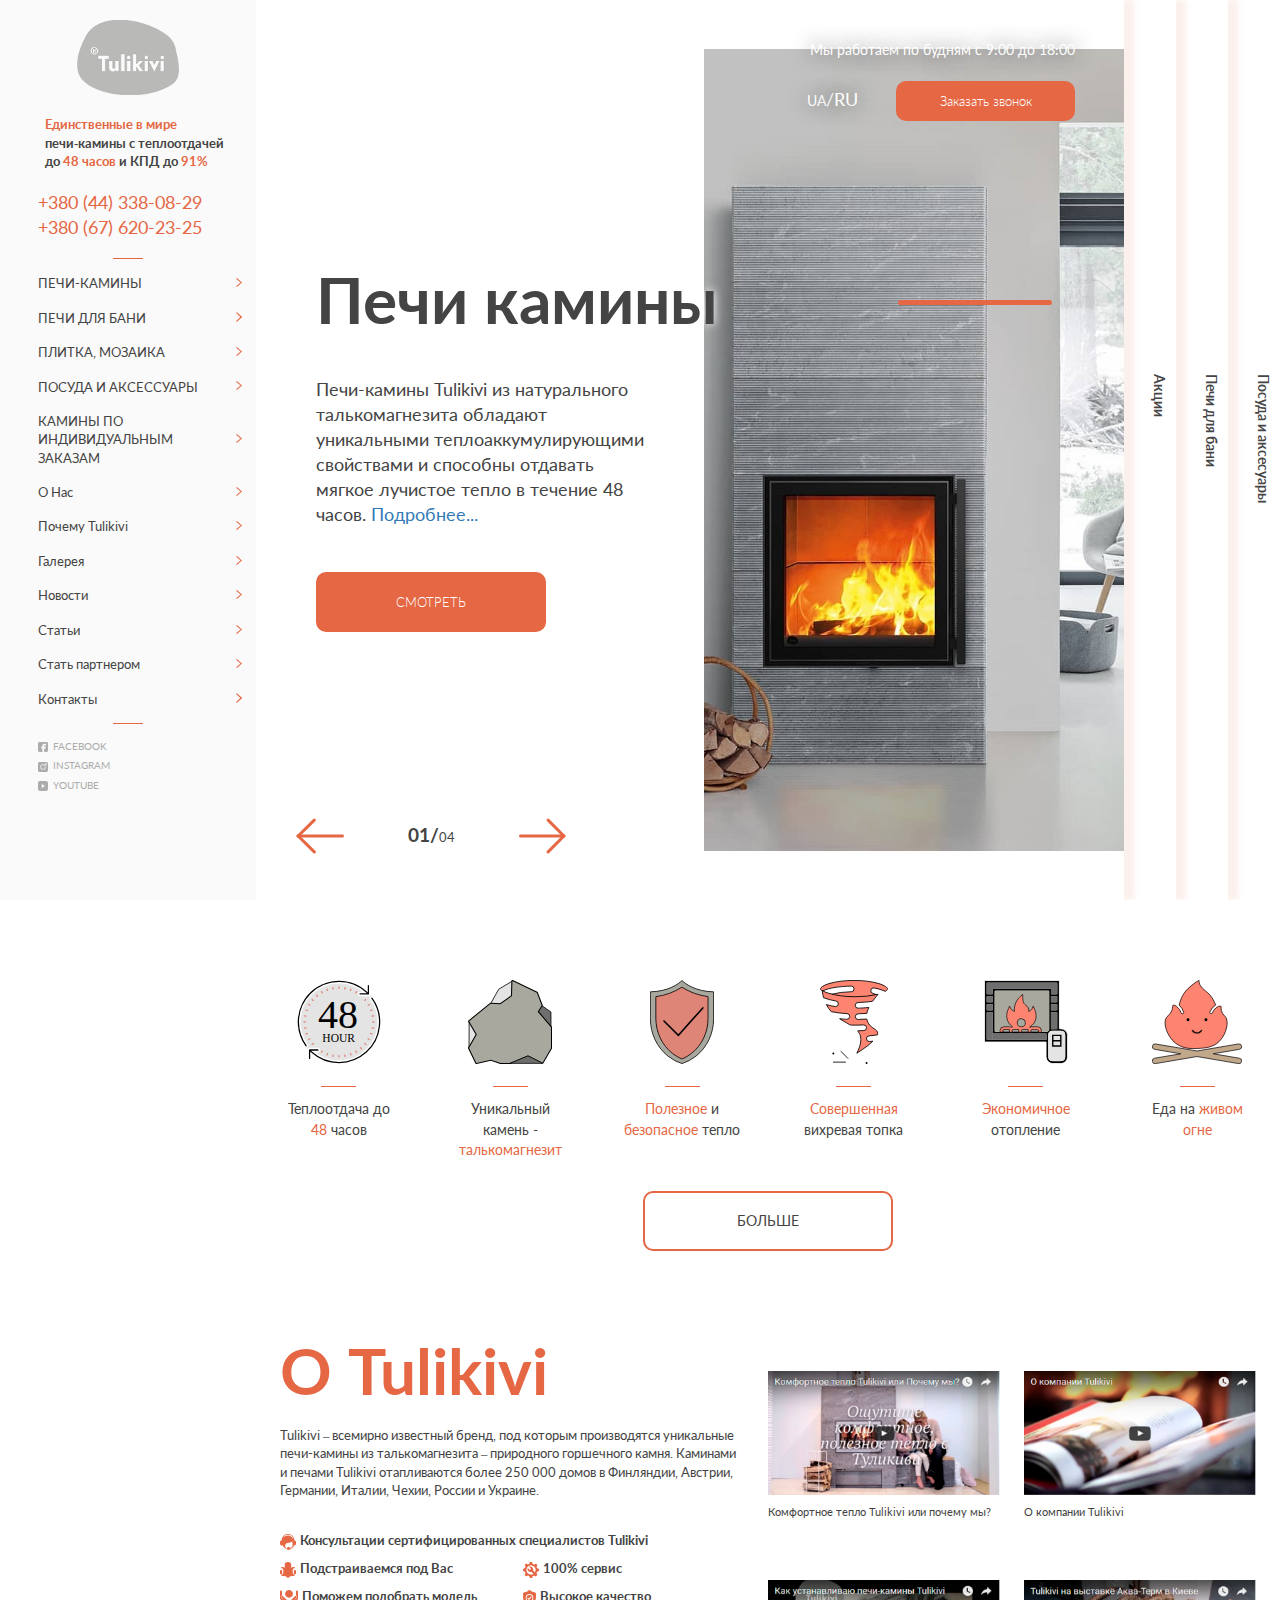
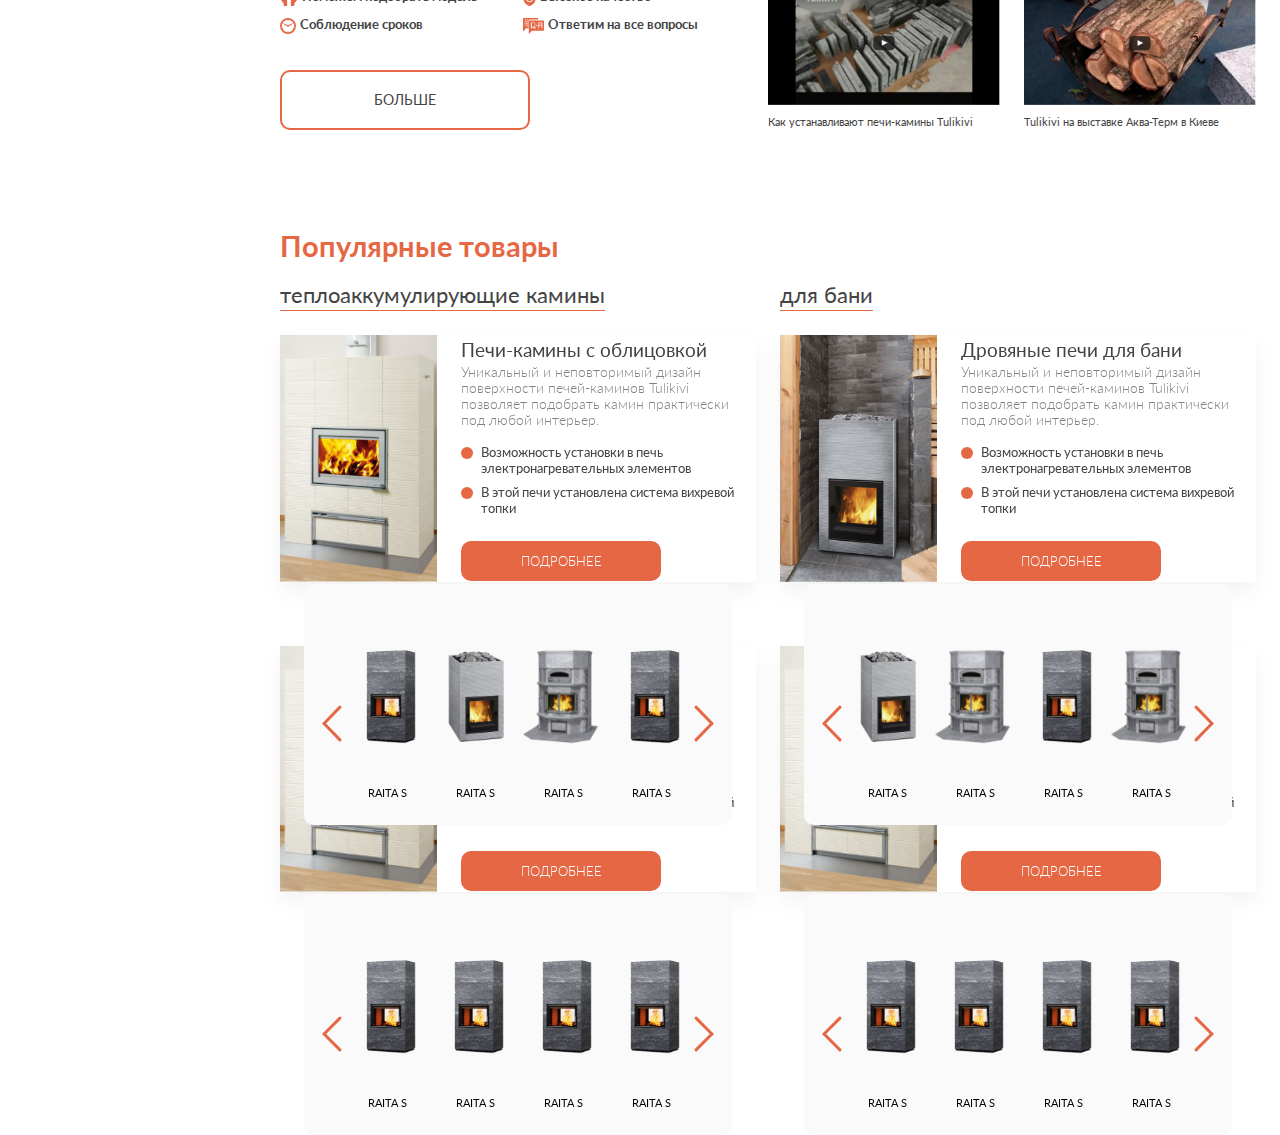
==== index.html @ 96d75d14 "add slider to category" ====
<!DOCTYPE html>
<html lang="en">
<head>
    <meta charset="UTF-8">
    <title>Tulikivi</title>
    <meta name="viewport" content="width=device-width, initial-scale=1">

    <link rel="icon" href="" type="image/ico" sizes="16x16">
    <link rel="stylesheet" href="assets/css/reset.css">
    <link rel="stylesheet" href="assets/css/bootstrap.min.css">
    <link rel="stylesheet" href="assets/fonts/lato.css">
    <link rel="stylesheet" href="assets/css/style.css">
</head>
<body>
<div class="main_wrapper">
    <div class="aside">
        <a href="/" class="aside_logo">
            <img src="assets/img/logo.png" alt="Tulikivi">
        </a>
        <div class="aside_logo_text">
            <i>Единственные в мире</i> печи&#8209;камины с теплоотдачей до&nbsp;<i>48&nbsp;часов</i> и&nbsp;КПД&nbsp;до&nbsp;<i>91%</i>
        </div>
        <div class="aside_phone">
            <p>+380 (44) 338-08-29</p>
            <p>+380 (67) 620-23-25</p>
        </div>
        <div class="aside_menu">
            <ul>
                <li><a href="">ПЕЧИ-КАМИНЫ</a></li>
                <li><a href="">ПЕЧИ ДЛЯ БАНИ</a></li>
                <li><a href="">ПЛИТКА, МОЗАИКА</a></li>
                <li><a href="">ПОСУДА И АКСЕССУАРЫ</a></li>
                <li><a href="">КАМИНЫ ПО ИНДИВИДУАЛЬНЫМ ЗАКАЗАМ</a></li>
                <li><a href="">О Нас</a></li>
                <li><a href="">Почему Tulikivi</a></li>
                <li><a href="">Галерея</a></li>
                <li><a href="">Новости</a></li>
                <li><a href="">Статьи</a></li>
                <li><a href="">Стать партнером</a></li>
                <li><a href="">Контакты</a></li>
            </ul>
        </div>
        <div class="aside_networks">
            <ul>
                <li><a href=""><img src="assets/img/facebook.svg" alt="">FACEBOOK</a></li>
                <li><a href=""><img src="assets/img/instagram.svg" alt="">INSTAGRAM</a></li>
                <li><a href=""><img src="assets/img/youtube.svg" alt="">YOUTUBE</a></li>
            </ul>
        </div>
    </div>
    <div class="page_wrapper">
        <div class="main">
            <div class="main_slider">
                <div class="main_slide  main_slide_active">
                        <div class="main_slide_wrapper">
                            <div class="main_call">
                                <div class="main_call_text">
                                    Мы работаем по будням с 9:00 до 18:00
                                </div>
                                <ul class="main_call_lang">
                                    <li><a href="#">UA</a></li>
                                    <li>/</li>
                                    <li><a href="#" class="active_lang">RU</a></li>
                                </ul>
                                <div class="main_call_btn">
                                    Заказать звонок
                                </div>
                            </div>
                            <div class="main_slide_content">
                                <h4 class="main_slide_header">Печи камины</h4>
                                <div class="main_slide_text">
                                    Печи-камины Tulikivi из натурального талькомагнезита обладают уникальными
                                    теплоаккумулирующими свойствами и способны отдавать мягкое лучистое тепло
                                    в течение 48 часов. <a href="">Подробнее...</a>
                                </div>
                                <div class="main_slide_btn">
                                    СМОТРЕТЬ
                                </div>

                            <div class="main_slide_nav">
                                <div class="main_slide_left_arrow">
                                    <img src="assets/img/l_arrow_slider.svg" alt="">
                                </div>
                                <div class="main_slide_count">
                                    <span>01/</span>04
                                </div>
                                <div class="main_slide_right_arrow">
                                    <img src="assets/img/r_arrow_slider.svg" alt="">
                                </div>
                            </div>
                            </div>
                            <div class="main_slide_img">
                                <div class="main_slide_img_viewer">
                                <img src="assets/img/main_slide.png" alt="Печи камины">
                                </div>
                            </div>
                        </div>
                </div>
                <div class="main_slide">
                        <div class="main_slide_wrapper">
                            <div class="main_call">
                                <div class="main_call_text">
                                    Мы работаем по будням с 9:00 до 18:00
                                </div>
                                <ul class="main_call_lang">
                                    <li><a href="#">UA</a></li>
                                    <li>/</li>
                                    <li><a href="#" class="active_lang">RU</a></li>
                                </ul>
                                <div class="main_call_btn">
                                    Заказать звонок
                                </div>
                            </div>
                            <div class="main_slide_content">
                                <h4 class="main_slide_header">Акции</h4>
                                <div class="main_slide_text">
                                    Печи-камины Tulikivi из натурального талькомагнезита обладают уникальными
                                    теплоаккумулирующими свойствами и способны отдавать мягкое лучистое тепло
                                    в течение 48 часов. <a href="">Подробнее...</a>
                                </div>
                                <div class="main_slide_btn">
                                    СМОТРЕТЬ
                                </div>

                            <div class="main_slide_nav">
                                <div class="main_slide_left_arrow">
                                    <img src="assets/img/l_arrow_slider.svg" alt="">
                                </div>
                                <div class="main_slide_count">
                                    <span>01/</span>04
                                </div>
                                <div class="main_slide_right_arrow">
                                    <img src="assets/img/r_arrow_slider.svg" alt="">
                                </div>
                            </div>
                            </div>
                            <div class="main_slide_img">
                                <div class="main_slide_img_viewer">
                                <img src="assets/img/main_slide.png" alt="Печи камины">
                                </div>
                            </div>
                        </div>
                </div>
                <div class="main_slide">
                        <div class="main_slide_wrapper">
                            <div class="main_call">
                                <div class="main_call_text">
                                    Мы работаем по будням с 9:00 до 18:00
                                </div>
                                <ul class="main_call_lang">
                                    <li><a href="#">UA</a></li>
                                    <li>/</li>
                                    <li><a href="#" class="active_lang">RU</a></li>
                                </ul>
                                <div class="main_call_btn">
                                    Заказать звонок
                                </div>
                            </div>
                            <div class="main_slide_content">
                                <h4 class="main_slide_header">Печи для бани</h4>
                                <div class="main_slide_text">
                                    Печи-камины Tulikivi из натурального талькомагнезита обладают уникальными
                                    теплоаккумулирующими свойствами и способны отдавать мягкое лучистое тепло
                                    в течение 48 часов. <a href="">Подробнее...</a>
                                </div>
                                <div class="main_slide_btn">
                                    СМОТРЕТЬ
                                </div>

                            <div class="main_slide_nav">
                                <div class="main_slide_left_arrow">
                                    <img src="assets/img/l_arrow_slider.svg" alt="">
                                </div>
                                <div class="main_slide_count">
                                    <span>01/</span>04
                                </div>
                                <div class="main_slide_right_arrow">
                                    <img src="assets/img/r_arrow_slider.svg" alt="">
                                </div>
                            </div>
                            </div>
                            <div class="main_slide_img">
                                <div class="main_slide_img_viewer">
                                <img src="assets/img/main_slide.png" alt="Печи камины">
                                </div>
                            </div>
                        </div>
                </div>
                <div class="main_slide">
                        <div class="main_slide_wrapper">
                            <div class="main_call">
                                <div class="main_call_text">
                                    Мы работаем по будням с 9:00 до 18:00
                                </div>
                                <ul class="main_call_lang">
                                    <li><a href="#">UA</a></li>
                                    <li>/</li>
                                    <li><a href="#" class="active_lang">RU</a></li>
                                </ul>
                                <div class="main_call_btn">
                                    Заказать звонок
                                </div>
                            </div>
                            <div class="main_slide_content">
                                <h4 class="main_slide_header">Посуда и аксесуары</h4>
                                <div class="main_slide_text">
                                    Печи-камины Tulikivi из натурального талькомагнезита обладают уникальными
                                    теплоаккумулирующими свойствами и способны отдавать мягкое лучистое тепло
                                    в течение 48 часов. <a href="">Подробнее...</a>
                                </div>
                                <div class="main_slide_btn">
                                    СМОТРЕТЬ
                                </div>

                            <div class="main_slide_nav">
                                <div class="main_slide_left_arrow">
                                    <img src="assets/img/l_arrow_slider.svg" alt="">
                                </div>
                                <div class="main_slide_count">
                                    <span>01/</span>04
                                </div>
                                <div class="main_slide_right_arrow">
                                    <img src="assets/img/r_arrow_slider.svg" alt="">
                                </div>
                            </div>
                            </div>
                            <div class="main_slide_img">
                                <div class="main_slide_img_viewer">
                                <img src="assets/img/main_slide.png" alt="Печи камины">
                                </div>
                            </div>
                        </div>
                </div>

            </div>
        </div>
        <section class="main_about">
            <div class="main_about_options">
                <ul>
                    <li class="main_about_option">
                        <a href="#">
                            <img src="assets/img/Icons-01.svg" alt="">
                            <div class="main_about_option_text">
                                Теплоотдача до <u>48</u> часов
                            </div>
                        </a>
                    </li>
                    <li class="main_about_option">
                        <a href="#">
                            <img src="assets/img/Icons-02.svg" alt="">
                            <div class="main_about_option_text">
                                Уникальный камень - <u>талькомагнезит</u>
                            </div>
                        </a>
                    </li>
                    <li class="main_about_option">
                        <a href="#">
                            <img src="assets/img/Icons-03.svg" alt="">
                            <div class="main_about_option_text">
                                <u>Полезное</u> и <u>безопасное</u> тепло
                            </div>
                        </a>
                    </li>
                    <li class="main_about_option">
                        <a href="#">
                            <img src="assets/img/Icons-04.svg" alt="">
                            <div class="main_about_option_text">
                                <u>Совершенная</u> вихревая топка
                            </div>
                        </a>
                    </li>
                    <li class="main_about_option">
                        <a href="#">
                            <img src="assets/img/Icons-05.svg" alt="">
                            <div class="main_about_option_text">
                                <u>Экономичное</u> отопление
                            </div>
                        </a>
                    </li>
                    <li class="main_about_option">
                        <a href="#">
                            <img src="assets/img/Icons-06.svg" alt="">
                            <div class="main_about_option_text">
                                Еда на <u>живом огне</u>
                            </div>
                        </a>
                    </li>
                </ul>
                <a href="#" class="main_about_options_btn">
                    <p>Больше</p>
                </a>
            </div>
            <div class="main_about_content">
                <div class="main_about_wrapper">
                    <h3 class="main_about_header">
                        О Tulikivi
                    </h3>
                    <div class="main_about_text">
                        Tulikivi – всемирно известный бренд, под которым производятся уникальные печи-камины из талькомагнезита
                        – природного горшечного камня. Каминами и печами Tulikivi отапливаются более 250 000 домов в
                        Финляндии, Австрии, Германии, Италии, Чехии, России и Украине.
                    </div>
                    <div class="main_about_services">
                        <ul>
                        <li><img src="assets/img/001-boy.svg" alt="">Консультации сертифицированных специалистов Tulikivi</li>
                        </ul>
                        <ul>
                            <li><img src="assets/img/002-study.svg" alt="">Подстраиваемся под Вас</li>
                            <li><img src="assets/img/003-help.svg" alt="">Поможем подобрать модель</li>
                            <li><img src="assets/img/004-wall-clock.svg" alt="">Соблюдение сроков</li>
                            <li><img src="assets/img/005-repairing-service.svg" alt="">100% сервис</li>
                            <li><img src="assets/img/006-shield.svg" alt="">Высокое качество</li>
                            <li><img src="assets/img/007-faq.svg" alt="">Ответим на все вопросы</li>
                        </ul>
                        <a href="#" class="main_about_btn">БОЛЬШЕ</a>
                    </div>
                </div>
                <div class="main_about_videos">
                    <div class="main_about_video"><img src="assets/img/Video1.png" alt="" class="main_about_video_frame">
                        <div class="main_about_video_text">Комфортное тепло Tulikivi или почему мы?</div>
                    </div>
                    <div class="main_about_video"><img src="assets/img/Video2.png" alt="" class="main_about_video_frame">
                        <div class="main_about_video_text">О компании Tulikivi</div>
                    </div>
                    <div class="main_about_video"><img src="assets/img/Video3.png" alt="" class="main_about_video_frame">
                        <div class="main_about_video_text">Как устанавливают печи-камины Tulikivi</div>
                    </div>
                    <div class="main_about_video"><img src="assets/img/Video4.png" alt="" class="main_about_video_frame">
                        <div class="main_about_video_text">Tulikivi на выставке Аква-Терм в Киеве</div>
                    </div>
                </div>
            </div>
        </section>
        <section class="main_popular">
            <h4 class="main_popular_header">
                Популярные товары
            </h4>
            <h5 class="main_popular_camin"><span>теплоаккумулирующие камины</span></h5>
            <h5 class="main_popular_banya"><span>для бани</span></h5>
            <div class="main_popular_wrapper">
                <div class="main_popular_column">
                <div class="main_popular_viewer">
                    <div class="main_popular_category">
                        <div class="main_popular_category_img">
                            <div class="main_popular_category_img_viewer">
                                <img src="assets/img/category1.png" alt="">
                            </div>
                        </div>
                        <div class="main_popular_category_content">
                            <h6 class="main_popular_category_header">
                                Печи-камины с облицовкой
                            </h6>
                            <div class="main_popular_category_text">
                                Уникальный и неповторимый дизайн поверхности печей-каминов
                                Tulikivi позволяет подобрать камин практически под любой интерьер.
                                <ul>
                                    <li>Возможность установки в печь электронагревательных элементов</li>
                                    <li>В этой печи установлена система вихревой топки</li>
                                </ul>
                            </div>
                            <a href="#" class="main_popular_category_btn">ПОДРОБНЕЕ</a>
                        </div>
                    </div>
                    <div class="main_popular_slider">
                        <div class="main_popular_slider_viewer">
                            <a href="#" class="main_popular_slide">
                                <div class="main_popular_slide_img">
                                    <img src="assets/img/tovar1.png" alt="">
                                </div>
                                <div class="main_popular_slide_header">
                                    RAITA S
                                </div>
                            </a>
                            <a href="#" class="main_popular_slide">
                                <div class="main_popular_slide_img">
                                    <img src="assets/img/tovar2.png" alt="">
                                </div>
                                <div class="main_popular_slide_header">
                                    RAITA S
                                </div>
                            </a>
                            <a href="#" class="main_popular_slide">
                                <div class="main_popular_slide_img">
                                    <img src="assets/img/tovar3.png" alt="">
                                </div>
                                <div class="main_popular_slide_header">
                                    RAITA S
                                </div>
                            </a>
                            <a href="#" class="main_popular_slide">
                                <div class="main_popular_slide_img">
                                    <img src="assets/img/tovar1.png" alt="">
                                </div>
                                <div class="main_popular_slide_header">
                                    RAITA S
                                </div>
                            </a>
                            <a href="#" class="main_popular_slide">
                                <div class="main_popular_slide_img">
                                    <img src="assets/img/tovar1.png" alt="">
                                </div>
                                <div class="main_popular_slide_header">
                                    RAITA S
                                </div>
                            </a>
                            <a href="#" class="main_popular_slide">
                                <div class="main_popular_slide_img">
                                    <img src="assets/img/tovar2.png" alt="">
                                </div>
                                <div class="main_popular_slide_header">
                                    RAITA S
                                </div>
                            </a>
                            <a href="#" class="main_popular_slide">
                                <div class="main_popular_slide_img">
                                    <img src="assets/img/tovar3.png" alt="">
                                </div>
                                <div class="main_popular_slide_header">
                                    RAITA S
                                </div>
                            </a>
                            <a href="#" class="main_popular_slide">
                                <div class="main_popular_slide_img">
                                    <img src="assets/img/tovar1.png" alt="">
                                </div>
                                <div class="main_popular_slide_header">
                                    RAITA S
                                </div>
                            </a>
                        </div>
                    </div>
                </div>
                <div class="main_popular_viewer">
                    <div class="main_popular_category">
                        <div class="main_popular_category_img">
                            <div class="main_popular_category_img_viewer">
                                <img src="assets/img/category1.png" alt="">
                            </div>
                        </div>
                        <div class="main_popular_category_content">
                            <h6 class="main_popular_category_header">
                                Печи-камины с облицовкой
                            </h6>
                            <div class="main_popular_category_text">
                                Уникальный и неповторимый дизайн поверхности печей-каминов
                                Tulikivi позволяет подобрать камин практически под любой интерьер.
                                <ul>
                                    <li>Возможность установки в печь электронагревательных элементов</li>
                                    <li>В этой печи установлена система вихревой топки</li>
                                </ul>
                            </div>
                            <a href="#" class="main_popular_category_btn">ПОДРОБНЕЕ</a>
                        </div>
                    </div>
                    <div class="main_popular_slider">
                        <div class="main_popular_slider_viewer">
                            <a href="#" class="main_popular_slide">
                                <div class="main_popular_slide_img">
                                    <img src="assets/img/tovar1.png" alt="">
                                </div>
                                <div class="main_popular_slide_header">
                                    RAITA S
                                </div>
                            </a>
                            <a href="#" class="main_popular_slide">
                                <div class="main_popular_slide_img">
                                    <img src="assets/img/tovar1.png" alt="">
                                </div>
                                <div class="main_popular_slide_header">
                                    RAITA S
                                </div>
                            </a>
                            <a href="#" class="main_popular_slide">
                                <div class="main_popular_slide_img">
                                    <img src="assets/img/tovar1.png" alt="">
                                </div>
                                <div class="main_popular_slide_header">
                                    RAITA S
                                </div>
                            </a>
                            <a href="#" class="main_popular_slide">
                                <div class="main_popular_slide_img">
                                    <img src="assets/img/tovar1.png" alt="">
                                </div>
                                <div class="main_popular_slide_header">
                                    RAITA S
                                </div>
                            </a>
                            <a href="#" class="main_popular_slide">
                                <div class="main_popular_slide_img">
                                    <img src="assets/img/tovar1.png" alt="">
                                </div>
                                <div class="main_popular_slide_header">
                                    RAITA S
                                </div>
                            </a>
                            <a href="#" class="main_popular_slide">
                                <div class="main_popular_slide_img">
                                    <img src="assets/img/tovar1.png" alt="">
                                </div>
                                <div class="main_popular_slide_header">
                                    RAITA S
                                </div>
                            </a>
                            <a href="#" class="main_popular_slide">
                                <div class="main_popular_slide_img">
                                    <img src="assets/img/tovar1.png" alt="">
                                </div>
                                <div class="main_popular_slide_header">
                                    RAITA S
                                </div>
                            </a>
                            <a href="#" class="main_popular_slide">
                                <div class="main_popular_slide_img">
                                    <img src="assets/img/tovar1.png" alt="">
                                </div>
                                <div class="main_popular_slide_header">
                                    RAITA S
                                </div>
                            </a>
                        </div>
                    </div>
                </div>
                </div>
                <div class="main_popular_column">
                <div class="main_popular_viewer">
                    <div class="main_popular_category">
                        <div class="main_popular_category_img">
                            <div class="main_popular_category_img_viewer">
                                <img src="assets/img/category3.png" alt="">
                            </div>
                        </div>
                        <div class="main_popular_category_content">
                            <h6 class="main_popular_category_header">
                                Дровяные печи для бани
                            </h6>
                            <div class="main_popular_category_text">
                                Уникальный и неповторимый дизайн поверхности печей-каминов
                                Tulikivi позволяет подобрать камин практически под любой интерьер.
                                <ul>
                                    <li>Возможность установки в печь электронагревательных элементов</li>
                                    <li>В этой печи установлена система вихревой топки</li>
                                </ul>
                            </div>
                            <a href="#" class="main_popular_category_btn">ПОДРОБНЕЕ</a>
                        </div>
                    </div>
                    <div class="main_popular_slider">
                        <div class="main_popular_slider_viewer">
                            <a href="#" class="main_popular_slide">
                                <div class="main_popular_slide_img">
                                    <img src="assets/img/tovar2.png" alt="">
                                </div>
                                <div class="main_popular_slide_header">
                                    RAITA S
                                </div>
                            </a>
                            <a href="#" class="main_popular_slide">
                                <div class="main_popular_slide_img">
                                    <img src="assets/img/tovar3.png" alt="">
                                </div>
                                <div class="main_popular_slide_header">
                                    RAITA S
                                </div>
                            </a>
                            <a href="#" class="main_popular_slide">
                                <div class="main_popular_slide_img">
                                    <img src="assets/img/tovar1.png" alt="">
                                </div>
                                <div class="main_popular_slide_header">
                                    RAITA S
                                </div>
                            </a>
                            <a href="#" class="main_popular_slide">
                                <div class="main_popular_slide_img">
                                    <img src="assets/img/tovar3.png" alt="">
                                </div>
                                <div class="main_popular_slide_header">
                                    RAITA S
                                </div>
                            </a>
                            <a href="#" class="main_popular_slide">
                                <div class="main_popular_slide_img">
                                    <img src="assets/img/tovar1.png" alt="">
                                </div>
                                <div class="main_popular_slide_header">
                                    RAITA S
                                </div>
                            </a>
                            <a href="#" class="main_popular_slide">
                                <div class="main_popular_slide_img">
                                    <img src="assets/img/tovar2.png" alt="">
                                </div>
                                <div class="main_popular_slide_header">
                                    RAITA S
                                </div>
                            </a>
                            <a href="#" class="main_popular_slide">
                                <div class="main_popular_slide_img">
                                    <img src="assets/img/tovar1.png" alt="">
                                </div>
                                <div class="main_popular_slide_header">
                                    RAITA S
                                </div>
                            </a>
                            <a href="#" class="main_popular_slide">
                                <div class="main_popular_slide_img">
                                    <img src="assets/img/tovar3.png" alt="">
                                </div>
                                <div class="main_popular_slide_header">
                                    RAITA S
                                </div>
                            </a>
                        </div>
                    </div>
                </div>
                <div class="main_popular_viewer">
                    <div class="main_popular_category">
                        <div class="main_popular_category_img">
                            <div class="main_popular_category_img_viewer">
                                <img src="assets/img/category1.png" alt="">
                            </div>
                        </div>
                        <div class="main_popular_category_content">
                            <h6 class="main_popular_category_header">
                                Печи-камины с облицовкой
                            </h6>
                            <div class="main_popular_category_text">
                                Уникальный и неповторимый дизайн поверхности печей-каминов
                                Tulikivi позволяет подобрать камин практически под любой интерьер.
                                <ul>
                                    <li>Возможность установки в печь электронагревательных элементов</li>
                                    <li>В этой печи установлена система вихревой топки</li>
                                </ul>
                            </div>
                            <a href="#" class="main_popular_category_btn">ПОДРОБНЕЕ</a>
                        </div>
                    </div>
                    <div class="main_popular_slider">
                        <div class="main_popular_slider_viewer">
                            <a href="#" class="main_popular_slide">
                                <div class="main_popular_slide_img">
                                    <img src="assets/img/tovar1.png" alt="">
                                </div>
                                <div class="main_popular_slide_header">
                                    RAITA S
                                </div>
                            </a>
                            <a href="#" class="main_popular_slide">
                                <div class="main_popular_slide_img">
                                    <img src="assets/img/tovar1.png" alt="">
                                </div>
                                <div class="main_popular_slide_header">
                                    RAITA S
                                </div>
                            </a>
                            <a href="#" class="main_popular_slide">
                                <div class="main_popular_slide_img">
                                    <img src="assets/img/tovar1.png" alt="">
                                </div>
                                <div class="main_popular_slide_header">
                                    RAITA S
                                </div>
                            </a>
                            <a href="#" class="main_popular_slide">
                                <div class="main_popular_slide_img">
                                    <img src="assets/img/tovar1.png" alt="">
                                </div>
                                <div class="main_popular_slide_header">
                                    RAITA S
                                </div>
                            </a>
                            <a href="#" class="main_popular_slide">
                                <div class="main_popular_slide_img">
                                    <img src="assets/img/tovar1.png" alt="">
                                </div>
                                <div class="main_popular_slide_header">
                                    RAITA S
                                </div>
                            </a>
                            <a href="#" class="main_popular_slide">
                                <div class="main_popular_slide_img">
                                    <img src="assets/img/tovar1.png" alt="">
                                </div>
                                <div class="main_popular_slide_header">
                                    RAITA S
                                </div>
                            </a>
                            <a href="#" class="main_popular_slide">
                                <div class="main_popular_slide_img">
                                    <img src="assets/img/tovar1.png" alt="">
                                </div>
                                <div class="main_popular_slide_header">
                                    RAITA S
                                </div>
                            </a>
                            <a href="#" class="main_popular_slide">
                                <div class="main_popular_slide_img">
                                    <img src="assets/img/tovar1.png" alt="">
                                </div>
                                <div class="main_popular_slide_header">
                                    RAITA S
                                </div>
                            </a>
                        </div>
                    </div>
                </div>
                </div>
            </div>
        </section>
    </div>
</div>
<script src="assets/js/jquery.js"></script>
<script src="assets/js/slick.min.js"></script>
<script src="assets/js/script.js"></script>
</body>
</html>
---- assets/fonts/lato.css ----
@font-face {
    font-family: 'Lato';
    src: local('Lato Hairline'), local('Lato-Hairline'), url('latohairline.woff2') format('woff2'), url('latohairline.woff') format('woff'), url('latohairline.ttf') format('truetype');
    font-weight: 100;
    font-style: normal;
}
@font-face {
    font-family: 'Lato';
    src: local('Lato Hairline Italic'), local('Lato-HairlineItalic'), url('latohairlineitalic.woff2') format('woff2'), url('latohairlineitalic.woff') format('woff'), url('latohairlineitalic.ttf') format('truetype');
    font-weight: 100;
    font-style: italic;
}
@font-face {
    font-family: 'Lato';
    src: local('Lato Thin'), local('Lato-Thin'), url('latothin.woff2') format('woff2'), url('latothin.woff') format('woff'), url('latothin.ttf') format('truetype');
    font-weight: 200;
    font-style: normal;
}
@font-face {
    font-family: 'Lato';
    src: local('Lato Thin Italic'), local('Lato-ThinItalic'), url('latothinitalic.woff2') format('woff2'), url('latothinitalic.woff') format('woff'), url('latothinitalic.ttf') format('truetype');
    font-weight: 200;
    font-style: italic;
}
@font-face {
    font-family: 'Lato';
    src: local('Lato Light'), local('Lato-Light'), url('latolight.woff2') format('woff2'), url('latolight.woff') format('woff'), url('latolight.ttf') format('truetype');
    font-weight: 300;
    font-style: normal;
}
@font-face {
    font-family: 'Lato';
    src: local('Lato Light Italic'), local('Lato-LightItalic'), url('latolightitalic.woff2') format('woff2'), url('latolightitalic.woff') format('woff'), url('latolightitalic.ttf') format('truetype');
    font-weight: 300;
    font-style: italic;
}
@font-face {
    font-family: 'Lato';
    src: local('Lato Regular'), local('Lato-Regular'), url('latoregular.woff2') format('woff2'), url('latoregular.woff') format('woff'), url('latoregular.ttf') format('truetype');
    font-weight: 400;
    font-style: normal;
}
@font-face {
    font-family: 'Lato';
    src: local('Lato Italic'), local('Lato-Italic'), url('latoitalic.woff2') format('woff2'), url('latoitalic.woff') format('woff'), url('latoitalic.ttf') format('truetype');
    font-weight: 400;
    font-style: italic;
}
@font-face {
    font-family: 'Lato';
    src: local('Lato Medium'), local('Lato-Medium'), url('latomedium.woff2') format('woff2'), url('latomedium.woff') format('woff'), url('latomedium.ttf') format('truetype');
    font-weight: 500;
    font-style: normal;
}
@font-face {
    font-family: 'Lato';
    src: local('Lato Medium Italic'), local('Lato-MediumItalic'), url('latomediumitalic.woff2') format('woff2'), url('latomediumitalic.woff') format('woff'), url('latomediumitalic.ttf') format('truetype');
    font-weight: 500;
    font-style: italic;
}
@font-face {
    font-family: 'Lato';
    src: local('Lato Semibold'), local('Lato-Semibold'), url('latosemibold.woff2') format('woff2'), url('latosemibold.woff') format('woff'), url('latosemibold.ttf') format('truetype');
    font-weight: 600;
    font-style: normal;
}
@font-face {
    font-family: 'Lato';
    src: local('Lato Semibold Italic'), local('Lato-SemiboldItalic'), url('latosemibolditalic.woff2') format('woff2'), url('latosemibolditalic.woff') format('woff'), url('latosemibolditalic.ttf') format('truetype');
    font-weight: 600;
    font-style: italic;
}
@font-face {
    font-family: 'Lato';
    src: local('Lato Bold'), local('Lato-Bold'), url('latobold.woff2') format('woff2'), url('latobold.woff') format('woff'), url('latobold.ttf') format('truetype');
    font-weight: 700;
    font-style: normal;
}
@font-face {
    font-family: 'Lato';
    src: local('Lato Bold Italic'), local('Lato-BoldItalic'), url('latobolditalic.woff2') format('woff2'), url('latobolditalic.woff') format('woff'), url('latobolditalic.ttf') format('truetype');
    font-weight: 700;
    font-style: italic;
}
@font-face {
    font-family: 'Lato';
    src: local('Lato Heavy'), local('Lato-Heavy'), url('latoheavy.woff2') format('woff2'), url('latoheavy.woff') format('woff'), url('latoheavy.ttf') format('truetype');
    font-weight: 800;
    font-style: normal;
}
@font-face {
    font-family: 'Lato';
    src: local('Lato Heavy Italic'), local('Lato-HeavyItalic'), url('latoheavyitalic.woff2') format('woff2'), url('latoheavyitalic.woff') format('woff'), url('latoheavyitalic.ttf') format('truetype');
    font-weight: 800;
    font-style: italic;
}
@font-face {
    font-family: 'Lato';
    src: local('Lato Black'), local('Lato-Black'), url('latoblack.woff2') format('woff2'), url('latoblack.woff') format('woff'), url('latoblack.ttf') format('truetype');
    font-weight: 900;
    font-style: normal;
}
@font-face {
    font-family: 'Lato';
    src: local('Lato Black Italic'), local('Lato-BlackItalic'), url('latoblackitalic.woff2') format('woff2'), url('latoblackitalic.woff') format('woff'), url('latoblackitalic.ttf') format('truetype');
    font-weight: 900;
    font-style: italic;
}
---- assets/css/style.css ----
body, html, * {
  font-size: 10px;
  font-family: Lato;
  color: #444444; }
  @media screen and (max-width: 1680px) {
    body, html, * {
      font-size: 8px; } }
  @media screen and (max-width: 1200px) {
    body, html, * {
      font-size: 6px; } }

@font-face {
  font-family: "Comfortaa";
  src: url("../fonts/Comfortaa-Regular.ttf") format("truetype");
  font-weight: 400;
  font-style: normal; }
@font-face {
  font-family: "Comfortaa";
  src: url("../fonts/Comfortaa-Bold.ttf") format("truetype");
  font-weight: 700;
  font-style: normal; }
@font-face {
  font-family: "Comfortaa";
  src: url("../fonts/Comfortaa-Light.ttf") format("truetype");
  font-weight: 300;
  font-style: normal; }
.aside {
  display: block;
  height: 100vh;
  position: fixed;
  left: 0;
  top: 0;
  background-color: #fafafa; }
  .aside_logo {
    display: block;
    width: 40%;
    height: auto;
    margin: 20px auto 20px; }
    .aside_logo img {
      width: 100%;
      max-width: 150px;
      transition: transform 350ms ease-in-out; }
      .aside_logo img:hover {
        transform: scale(1.1); }
    .aside_logo_text {
      padding-left: 45px;
      display: block;
      max-width: 450px;
      padding-right: 20px;
      font-size: 1.6rem;
      font-weight: bold;
      margin: 0 auto; }
      .aside_logo_text i {
        color: #e56744; }
  .aside_phone {
    font-size: 2.2rem;
    color: #e56744;
    width: 100%;
    padding-left: 15%;
    padding-bottom: 10%;
    margin: 20px auto 0 auto; }
    .aside_phone p {
      color: inherit; }
  .aside_menu {
    display: block;
    padding-left: 15%;
    height: 50%;
    position: relative; }
    .aside_menu:before {
      content: "";
      display: block;
      position: absolute;
      width: 12%;
      height: 1px;
      background-color: #e56744;
      top: -8px;
      right: 44%;
      margin: 0 auto; }
    .aside_menu:after {
      content: "";
      display: block;
      position: absolute;
      width: 12%;
      height: 1px;
      background-color: #e56744;
      bottom: -8px;
      right: 44%;
      margin: 0 auto; }
    .aside_menu ul {
      display: flex;
      height: 100%;
      flex-direction: column;
      justify-content: space-around; }
      .aside_menu ul li {
        width: 100%; }
      .aside_menu ul li a {
        display: inline-block;
        position: relative;
        width: 90%;
        font-size: 1.6rem;
        color: #444444;
        transition: transform 350ms ease-in-out; }
        .aside_menu ul li a:before {
          content: "";
          display: block;
          position: absolute;
          width: 0;
          height: 1px;
          background-color: #e56744;
          left: 0;
          bottom: 0;
          transition: width 700ms ease-in-out; }
        .aside_menu ul li a:after {
          content: url("../img/r_menu_arrow.svg");
          display: block;
          position: absolute;
          width: 10px;
          height: auto;
          right: -12px;
          bottom: calc(50% - 8px);
          transition: width 700ms ease-in-out; }
        .aside_menu ul li a:hover {
          text-decoration: none;
          transform: scale(1.1); }
          .aside_menu ul li a:hover:before {
            width: 100%; }
  .aside_networks {
    padding-left: 15%;
    display: block;
    width: 100%;
    height: auto;
    padding-top: 10%; }
    .aside_networks li {
      margin-bottom: 8px; }
      .aside_networks li a {
        font-size: 1.2rem;
        line-height: 1.2rem;
        height: 1.2rem;
        color: #acacac;
        vertical-align: baseline;
        display: inline-block; }
        .aside_networks li a:hover {
          color: black; }
        .aside_networks li a img {
          height: 100%;
          margin-right: 5px; }

.main {
  width: 100%;
  height: 100vh; }
  .main_slider {
    height: 100vh;
    width: 100%;
    display: -webkit-flex;
    display: flex;
    overflow: hidden; }
  .main_slide {
    -webkit-flex: 1;
    -ms-flex: 1;
    flex: 1 0 40px;
    display: block;
    position: relative;
    overflow: hidden;
    height: 100%;
    cursor: pointer;
    -webkit-transition: all 1200ms ease-in-out;
    -moz-transition: all 1200ms ease-in-out;
    -ms-transition: all 1200ms ease-in-out;
    -o-transition: all 1200ms ease-in-out;
    transition: all 1200ms ease-in-out;
    box-shadow: 10px 0px 5px 0px rgba(229, 103, 68, 0.1); }
    .main_slide_wrapper {
      min-width: 70vw;
      width: 100%;
      display: block;
      height: 100%;
      position: relative;
      font-size: 0; }
    .main_slide_content {
      display: inline-flex;
      flex-direction: column;
      width: 50%;
      min-width: 35vw;
      float: left;
      height: 100%;
      justify-content: center;
      padding: 0 60px; }
    .main_slide_header {
      width: 300px;
      white-space: nowrap;
      display: inline-block;
      text-shadow: 0px 0px 10px white;
      font-size: 1.8rem;
      line-height: 1.8rem;
      font-weight: bold;
      z-index: 2;
      transform: rotate(90deg);
      position: relative;
      top: 25vh;
      left: -175px;
      transition: all 900ms ease-in; }
      .main_slide_header:after {
        content: "";
        display: block;
        position: absolute;
        left: 130%;
        top: 50%;
        width: 0;
        background-color: #e56744;
        height: 5px;
        z-index: -1;
        border-radius: 5px;
        transition: all 900ms 900ms ease-in-out; }
    .main_slide_text {
      margin: 5vh 0;
      font-size: 2.2rem;
      opacity: 0;
      transition: opacity 500ms ease-in-out; }
    .main_slide_btn {
      background-color: #e56744;
      color: white;
      display: inline-block;
      height: 60px;
      line-height: 60px;
      text-align: center;
      font-size: 1.6rem;
      font-weight: 300;
      border-radius: 10px;
      width: 18vw;
      opacity: 0;
      transition: transform 350ms ease-in-out, font-weight 250ms ease-in-out, opacity 500ms ease-in-out; }
      .main_slide_btn:hover {
        transform: scale(1.03);
        font-weight: normal; }
    .main_slide_nav {
      position: absolute;
      display: inline-block;
      bottom: 5vh;
      left: 20px;
      width: 50%;
      height: 40px;
      padding-left: 20px;
      line-height: 40px;
      opacity: 0;
      transition: opacity 500ms ease-in-out; }
      .main_slide_nav img {
        height: 100%;
        width: auto;
        transition: transform 350ms ease-in-out; }
        .main_slide_nav img:hover {
          transform: scale(1.1); }
    .main_slide_left_arrow {
      display: inline-block; }
    .main_slide_right_arrow {
      display: inline-block; }
    .main_slide_count {
      color: #444444;
      display: inline-block;
      margin: 0 5vw;
      line-height: 40px;
      vertical-align: middle;
      font-size: 1.6rem; }
      .main_slide_count span {
        font-weight: bold;
        font-size: 2.4rem; }
    .main_slide_active {
      -webkit-flex-grow: 4;
      flex-grow: 4;
      flex-basis: 80%; }
      .main_slide_active .main_slide_header {
        width: 35vw;
        font-size: 8rem;
        line-height: 8rem;
        text-transform: none;
        transform: rotate(0deg);
        position: relative;
        top: 0;
        left: 0;
        text-align: left; }
        .main_slide_active .main_slide_header:after {
          width: 12vw;
          transition: all 900ms 900ms ease-in-out; }
      .main_slide_active .main_slide_text {
        opacity: 1; }
      .main_slide_active .main_slide_btn {
        opacity: 1; }
      .main_slide_active .main_slide_nav {
        opacity: 1; }
    .main_slide_img {
      display: inline-block;
      width: 50%;
      height: 100%;
      overflow: hidden;
      float: right;
      position: relative; }
      .main_slide_img_viewer {
        width: 200%;
        height: 200%;
        position: absolute;
        left: -50%;
        top: -50%;
        display: flex;
        justify-content: center;
        align-items: center;
        align-content: center;
        perspective: 60px; }
      .main_slide_img img {
        width: 55%;
        height: auto;
        transition: all 350ms ease-in-out; }
        .main_slide_img img:hover {
          transform: rotateY(1deg);
          transition: all 350ms ease-in-out; }
      .main_slide_img .rotate_img {
        transform: rotateY(180deg);
        transition: all 350ms ease-in-out; }
        .main_slide_img .rotate_img:hover {
          transform: rotateY(181deg);
          transition: all 350ms ease-in-out; }
  .main_call {
    position: absolute;
    top: 40px;
    left: calc(50% - 6vw);
    z-index: 2;
    width: 50%;
    text-align: right; }
    .main_call_text {
      text-align: right;
      color: white;
      font-size: 1.8rem;
      text-shadow: 0px 0px 20px #444444;
      margin-bottom: 20px; }
    .main_call_lang {
      display: inline-block;
      padding-right: 3vw; }
      .main_call_lang li {
        display: inline-block;
        color: white;
        font-size: 2.2rem;
        text-shadow: 0px 0px 20px #444444; }
        .main_call_lang li a {
          color: white;
          font-size: 1.8rem;
          text-shadow: 0px 0px 20px #444444; }
        .main_call_lang li .active_lang {
          font-size: 2.2rem; }
    .main_call_btn {
      background-color: #e56744;
      color: white;
      display: inline-block;
      height: 40px;
      line-height: 40px;
      text-align: center;
      font-size: 1.6rem;
      font-weight: 300;
      border-radius: 10px;
      width: 14vw;
      transition: transform 350ms ease-in-out, font-weight 150ms ease-in-out; }
      .main_call_btn:hover {
        transform: scale(1.03);
        font-weight: normal; }

.main_about {
  width: 100%;
  margin: 0 auto;
  position: relative;
  height: auto;
  padding: 10rem 3rem 2rem 3rem; }
  .main_about_options {
    width: 100%; }
    .main_about_options ul {
      display: flex;
      flex-direction: row;
      align-content: center;
      justify-content: space-between; }
    .main_about_options_btn {
      display: block;
      position: relative;
      width: 250px;
      height: 60px;
      line-height: 56px;
      background-color: white;
      border: 2px solid #e56744;
      border-radius: 10px;
      font-size: 1.8rem;
      text-align: center;
      color: #444444;
      box-sizing: border-box;
      margin: 30px auto 0;
      text-decoration: none;
      transition: all 350ms;
      text-transform: uppercase; }
      .main_about_options_btn:hover {
        background-color: #e56744;
        text-decoration: none;
        color: white;
        transform: scale(1.05); }
        .main_about_options_btn:hover p {
          color: white;
          text-transform: uppercase; }
  .main_about_option {
    display: block;
    width: 12%;
    height: auto; }
    .main_about_option a {
      display: block;
      width: 100%;
      height: auto;
      text-decoration: none;
      text-align: center; }
      .main_about_option a img {
        display: inline-block;
        height: 10.5rem;
        transition: transform 350ms ease-in-out; }
    .main_about_option:hover img {
      transform: scale(1.1); }
    .main_about_option_text {
      display: block;
      width: 100%;
      position: relative;
      font-size: 1.8rem;
      color: #444444;
      padding-top: 35px; }
      .main_about_option_text:before {
        content: "";
        position: absolute;
        display: block;
        top: 22px;
        left: 0;
        right: 0;
        width: 30%;
        height: 1px;
        background-color: #e56744;
        margin: 0 auto; }
      .main_about_option_text u {
        color: #e56744;
        text-decoration: none; }
  .main_about_content {
    display: flex;
    flex-direction: row;
    justify-content: center;
    align-items: stretch;
    align-content: stretch;
    height: auto;
    width: 100%;
    padding-top: 10rem; }
  .main_about_wrapper {
    display: flex;
    flex-direction: column;
    justify-content: space-between;
    width: 50%;
    flex: 1 1 auto;
    padding-right: 3rem; }
  .main_about_videos {
    display: flex;
    flex-direction: row;
    flex-wrap: wrap;
    width: 50%;
    flex: 1 1 auto;
    justify-content: space-between;
    align-content: space-between; }
  .main_about_video {
    width: calc(50% - 1.5rem);
    height: calc(50% - 1.2rem);
    padding-top: 5rem; }
    .main_about_video_frame {
      width: 100%;
      height: calc(100% - 3.2rem); }
    .main_about_video_text {
      width: 100%;
      font-size: 1.4rem;
      line-height: 3.2rem;
      color: #444444;
      padding-top: 0.5rem; }
  .main_about_header {
    width: 100%;
    font-size: 8rem;
    line-height: 10rem;
    color: #e56744;
    font-weight: bold; }
  .main_about_text {
    width: 100%;
    font-size: 1.6rem;
    color: #444444;
    margin-top: 1.5rem; }
  .main_about_services {
    width: 100%;
    height: auto;
    padding-top: 3rem; }
    .main_about_services ul {
      display: flex;
      flex-direction: column;
      flex-wrap: wrap;
      max-height: 11rem;
      width: 100%; }
    .main_about_services li {
      font-size: 1.6rem;
      line-height: 3.5rem;
      vertical-align: baseline;
      font-weight: bold;
      color: #444444;
      margin-right: 1rem; }
      .main_about_services li img {
        display: inline-block;
        height: 2rem;
        width: auto;
        margin-right: 0.5rem; }
  .main_about_btn {
    display: inline-block;
    position: relative;
    width: 250px;
    height: 60px;
    line-height: 56px;
    background-color: white;
    border: 2px solid #e56744;
    border-radius: 10px;
    font-size: 1.8rem;
    text-align: center;
    color: #444444;
    box-sizing: border-box;
    margin: 4rem auto 0;
    text-decoration: none;
    transition: all 350ms;
    text-transform: uppercase; }
    .main_about_btn:hover {
      background-color: #e56744;
      text-decoration: none;
      color: white;
      transform: scale(1.05); }
      .main_about_btn:hover p {
        color: white;
        text-transform: uppercase; }

.main_popular {
  width: 100%;
  margin: 0 auto;
  position: relative;
  padding: 10rem 3rem 2rem 3rem; }
  .main_popular_header {
    font-size: 3.6rem;
    font-weight: bold;
    width: 100%;
    color: #e56744; }
  .main_popular_camin {
    font-size: 2.8rem;
    color: #444444;
    width: calc(50% - 1.5rem);
    float: left;
    margin-top: 1.5rem;
    position: relative;
    display: inline-block; }
    .main_popular_camin span {
      display: inline-block;
      position: relative; }
      .main_popular_camin span:after {
        content: "";
        display: block;
        position: absolute;
        left: 0;
        width: 100%;
        height: 1px;
        background-color: #e56744;
        bottom: 0; }
  .main_popular_banya {
    font-size: 2.8rem;
    color: #444444;
    width: calc(50% - 1.5rem);
    float: right;
    margin-top: 1.5rem;
    position: relative;
    display: inline-block; }
    .main_popular_banya span {
      display: inline-block;
      position: relative; }
      .main_popular_banya span:after {
        content: "";
        display: block;
        position: absolute;
        left: 0;
        width: 100%;
        height: 1px;
        background-color: #e56744;
        bottom: 0; }
  .main_popular_wrapper {
    display: flex;
    width: 100%;
    padding-top: 3rem;
    flex-direction: row;
    justify-content: space-between; }
  .main_popular_column {
    width: calc(50% - 1.5rem); }
  .main_popular_viewer {
    width: 100%;
    position: relative;
    overflow: visible;
    padding-bottom: 8rem; }
  .main_popular_category {
    position: relative;
    z-index: 1;
    display: flex;
    flex-direction: row;
    align-content: stretch;
    align-items: stretch;
    width: 100%;
    box-shadow: 0px 10px 20px 0px rgba(0, 0, 0, 0.05); }
    .main_popular_category_img {
      width: 100%;
      display: block;
      overflow: hidden; }
      .main_popular_category_img_viewer {
        width: 100%;
        height: auto;
        perspective: 80px; }
        .main_popular_category_img_viewer img {
          width: 100%;
          height: auto;
          transition: all 350ms ease-in-out; }
          .main_popular_category_img_viewer img:hover {
            transform: rotateY(1deg);
            transition: all 350ms ease-in-out; }
        .main_popular_category_img_viewer .rotate_img {
          transform: rotateY(180deg);
          transition: all 350ms ease-in-out; }
          .main_popular_category_img_viewer .rotate_img:hover {
            transform: rotateY(181deg);
            transition: all 350ms ease-in-out; }
    .main_popular_category_content {
      display: flex;
      flex-direction: column;
      justify-content: space-around;
      padding-left: 3rem; }
    .main_popular_category_header {
      font-size: 2.4rem;
      color: #444444; }
    .main_popular_category_text {
      font-size: 1.8rem;
      line-height: 2rem;
      vertical-align: baseline;
      color: rgba(0, 0, 0, 0.5);
      font-weight: 300;
      padding-right: 1rem; }
      .main_popular_category_text ul {
        padding: 2rem 0; }
      .main_popular_category_text ul li {
        font-size: 1.6rem;
        line-height: 2rem;
        vertical-align: middle;
        font-weight: normal;
        color: #444444;
        padding-left: 2.5rem;
        position: relative;
        padding-bottom: 1rem; }
        .main_popular_category_text ul li:before {
          content: "";
          display: inline-block;
          background-color: #e56744;
          width: 1.5rem;
          height: 1.5rem;
          border-radius: 1.5rem;
          position: absolute;
          top: 0.3rem;
          left: 0; }
    .main_popular_category_btn {
      background-color: #e56744;
      color: white;
      display: inline-block;
      height: 40px;
      line-height: 40px;
      text-align: center;
      font-size: 1.6rem;
      font-weight: 300;
      border-radius: 10px;
      width: 25rem;
      transition: transform 350ms ease-in-out, font-weight 150ms ease-in-out; }
      .main_popular_category_btn:hover {
        transform: scale(1.03);
        font-weight: normal;
        text-decoration: none;
        color: white; }
  .main_popular_slider {
    background-color: #FAFAFA;
    width: 90%;
    position: absolute;
    top: 80%;
    border-radius: 10px;
    left: 5%;
    overflow: hidden;
    z-index: 2;
    padding: 3rem 5rem; }
    .main_popular_slider_viewer {
      width: auto;
      height: auto;
      overflow: hidden; }
      .main_popular_slider_viewer .slick-category {
        position: absolute;
        top: 50%;
        background-color: transparent;
        border: none;
        transition: transform 200ms ease-in-out; }
        .main_popular_slider_viewer .slick-category:focus {
          outline: none; }
        .main_popular_slider_viewer .slick-category:hover {
          transform: scale(1.2); }
      .main_popular_slider_viewer .slick-prev {
        left: 1.5rem; }
      .main_popular_slider_viewer .slick-next {
        right: 1.5rem; }
  .main_popular_slide {
    display: inline-block;
    width: 10rem; }
    .main_popular_slide_img {
      width: 100%; }
      .main_popular_slide_img img {
        width: 100%;
        transition: transform 350ms ease-in-out; }
    .main_popular_slide:hover img {
      transform: scale(1.3); }
    .main_popular_slide_header {
      width: 100%;
      text-align: center;
      font-size: 1.4rem;
      color: black; }

.main_wrapper {
  width: 100%;
  height: auto;
  display: block; }

.page_wrapper {
  width: 80%;
  margin-left: 20%;
  height: auto;
  display: block; }

.aside {
  width: 20%; }

/*# sourceMappingURL=style.css.map */
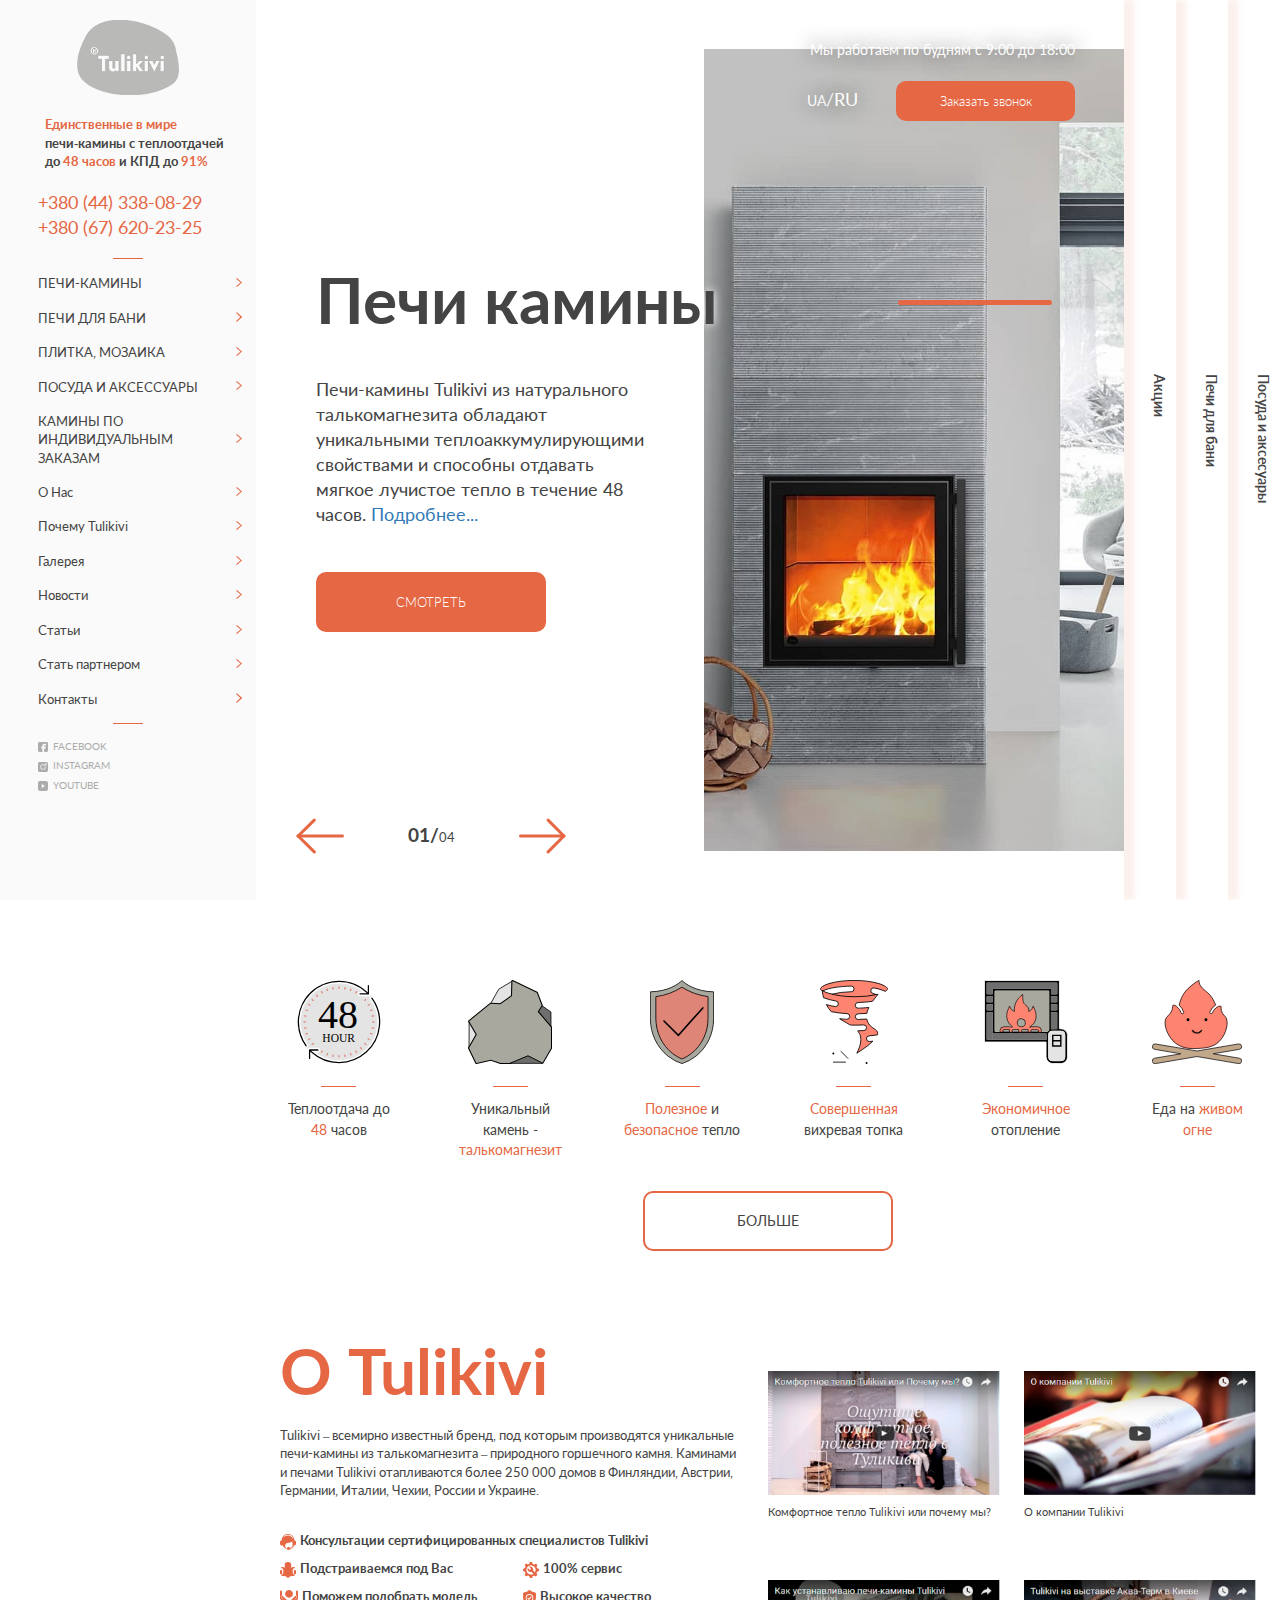
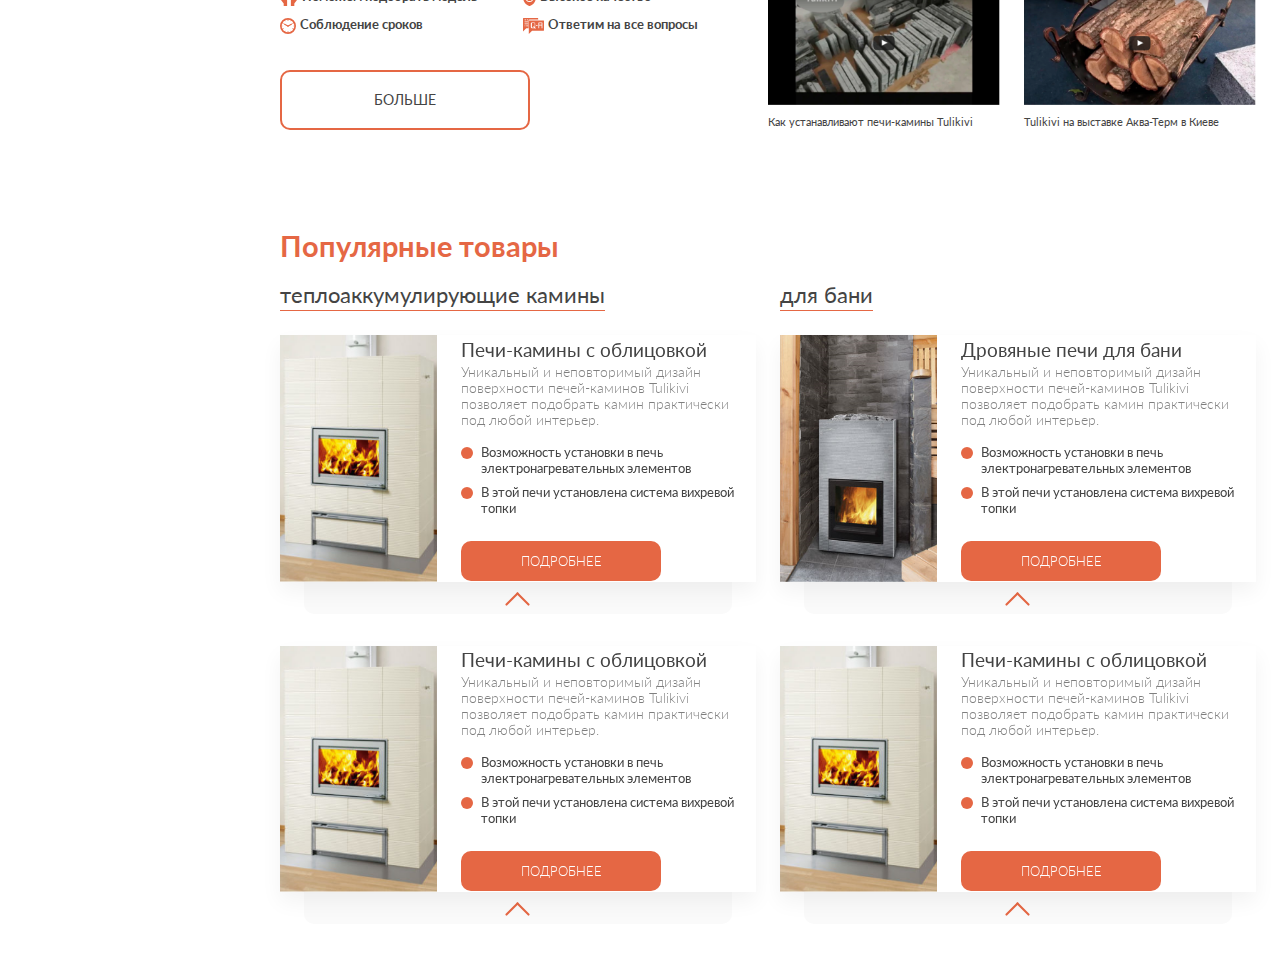
==== commit 48a38148: "hide popular slider" ====
--- a/index.html
+++ b/index.html
@@ -428,6 +428,9 @@
                                 </div>
                             </a>
                         </div>
+                        <div class="slick_d_arrow">
+                            <img src="assets/img/slick_d.svg" alt="">
+                        </div>
                     </div>
                 </div>
                 <div class="main_popular_viewer">
@@ -519,6 +522,9 @@
                                 </div>
                             </a>
                         </div>
+                        <div class="slick_d_arrow">
+                            <img src="assets/img/slick_d.svg" alt="">
+                        </div>
                     </div>
                 </div>
                 </div>
@@ -612,6 +618,9 @@
                                 </div>
                             </a>
                         </div>
+                        <div class="slick_d_arrow">
+                            <img src="assets/img/slick_d.svg" alt="">
+                        </div>
                     </div>
                 </div>
                 <div class="main_popular_viewer">
@@ -703,6 +712,9 @@
                                 </div>
                             </a>
                         </div>
+                        <div class="slick_d_arrow">
+                            <img src="assets/img/slick_d.svg" alt="">
+                        </div>
                     </div>
                 </div>
                 </div>
--- a/assets/css/style.css
+++ b/assets/css/style.css
@@ -589,6 +589,26 @@
     justify-content: space-between; }
   .main_popular_column {
     width: calc(50% - 1.5rem); }
+    .main_popular_column:first-child .main_popular_viewer:first-child .main_popular_category {
+      position: relative;
+      z-index: 20; }
+    .main_popular_column:first-child .main_popular_viewer:first-child .main_popular_slider {
+      z-index: 10; }
+    .main_popular_column:first-child .main_popular_viewer:last-child .main_popular_category {
+      position: relative;
+      z-index: 6; }
+    .main_popular_column:first-child .main_popular_viewer:last-child .main_popular_slider {
+      z-index: 2; }
+    .main_popular_column:last-child .main_popular_viewer:first-child .main_popular_category {
+      position: relative;
+      z-index: 20; }
+    .main_popular_column:last-child .main_popular_viewer:first-child .main_popular_slider {
+      z-index: 10; }
+    .main_popular_column:last-child .main_popular_viewer:last-child .main_popular_category {
+      position: relative;
+      z-index: 6; }
+    .main_popular_column:last-child .main_popular_viewer:last-child .main_popular_slider {
+      z-index: 2; }
   .main_popular_viewer {
     width: 100%;
     position: relative;
@@ -602,6 +622,7 @@
     align-content: stretch;
     align-items: stretch;
     width: 100%;
+    background-color: white;
     box-shadow: 0px 10px 20px 0px rgba(0, 0, 0, 0.05); }
     .main_popular_category_img {
       width: 100%;
@@ -681,12 +702,21 @@
     background-color: #FAFAFA;
     width: 90%;
     position: absolute;
-    top: 80%;
+    bottom: 4rem;
     border-radius: 10px;
     left: 5%;
     overflow: hidden;
     z-index: 2;
-    padding: 3rem 5rem; }
+    padding: 3rem 5rem 1rem 5rem; }
+    .main_popular_slider .slick_d_arrow {
+      cursor: pointer;
+      margin-top: 3rem;
+      width: 25px;
+      height: auto;
+      display: block;
+      margin: 4rem auto 0 auto; }
+      .main_popular_slider .slick_d_arrow img {
+        width: 100%; }
     .main_popular_slider_viewer {
       width: auto;
       height: auto;
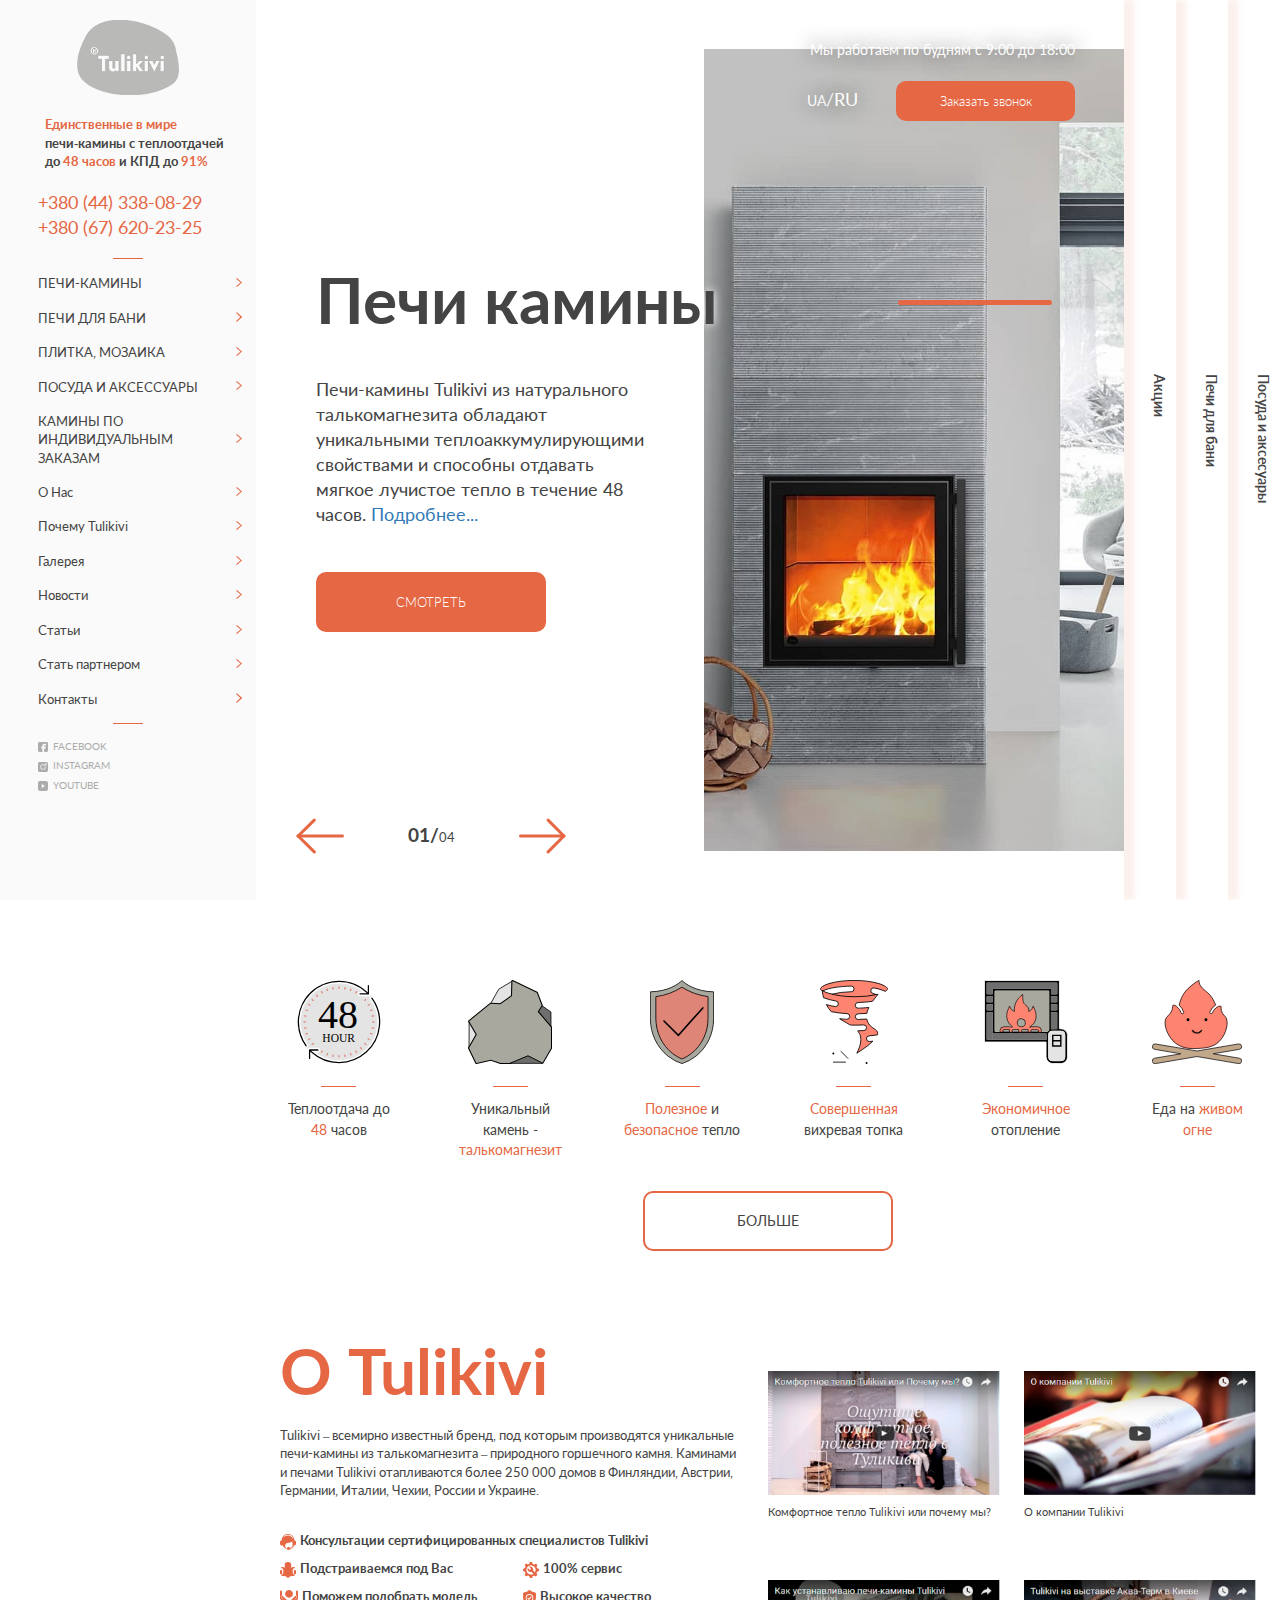
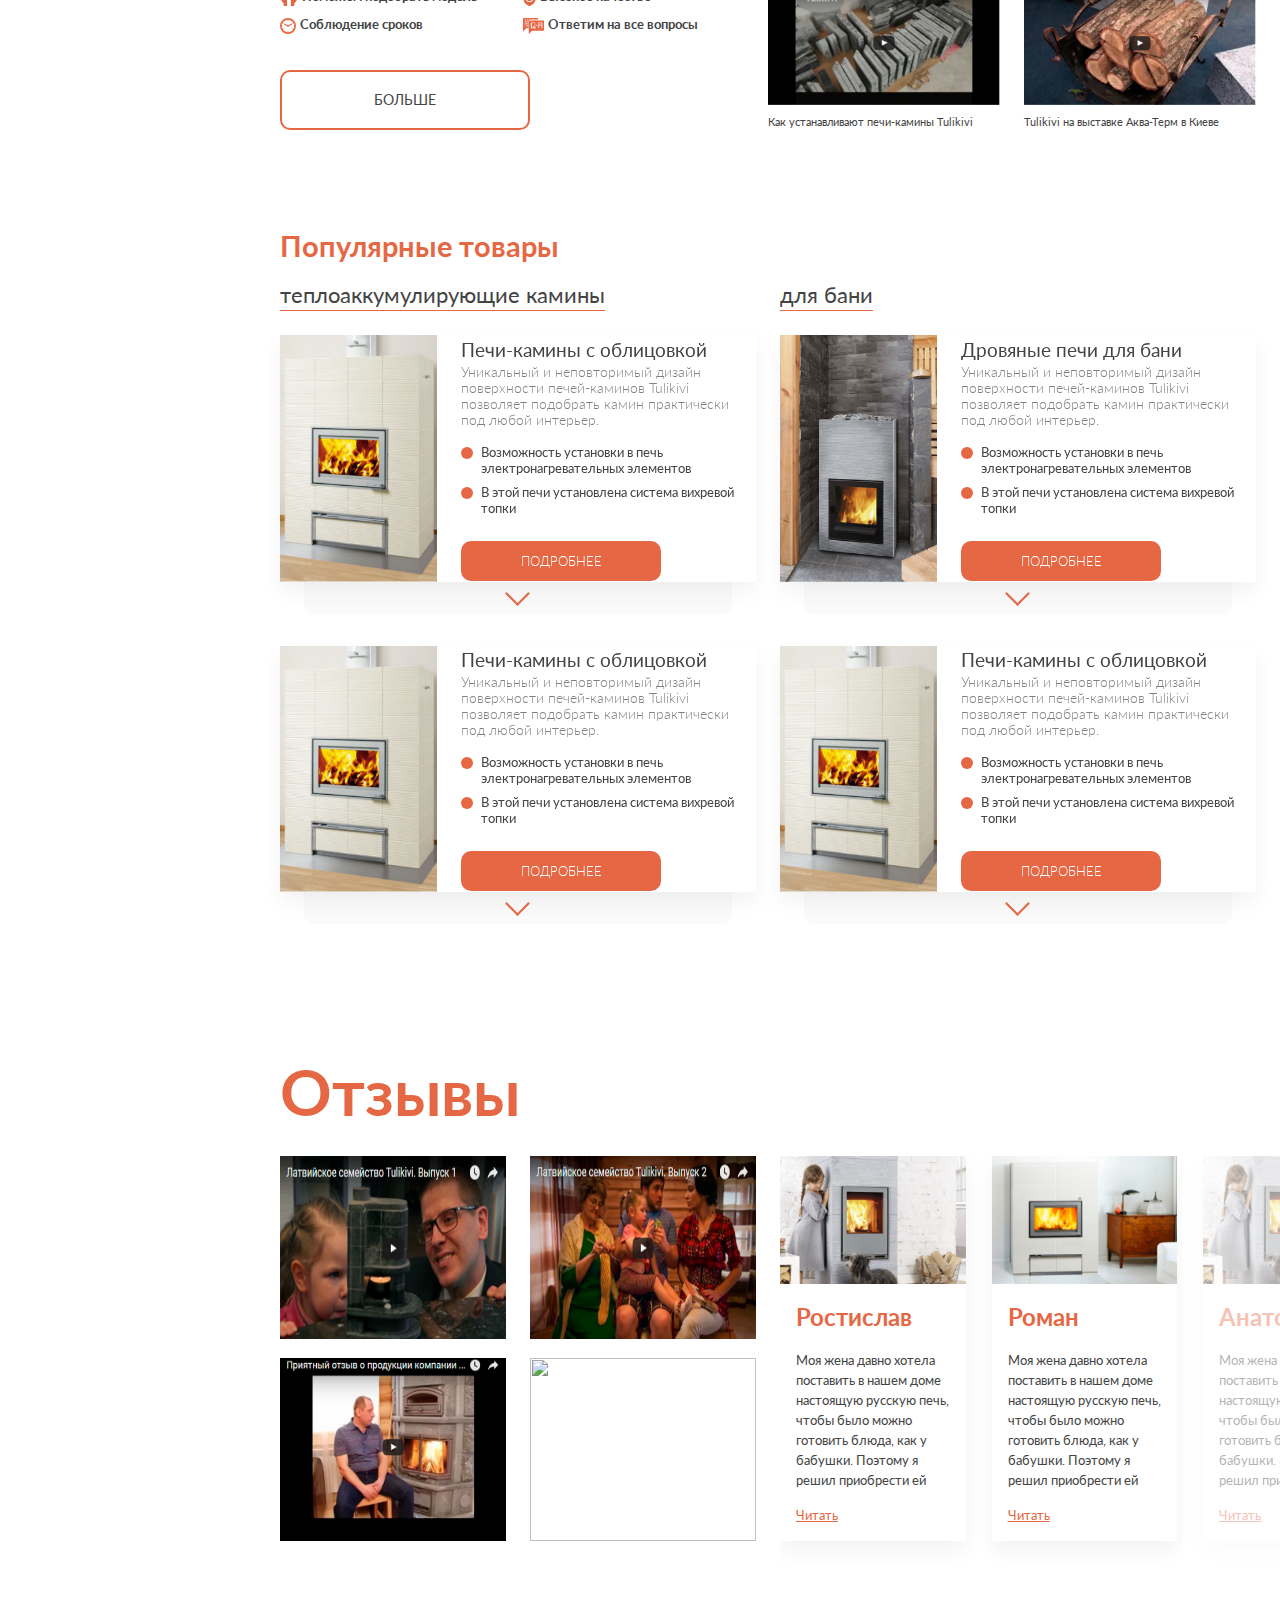
==== commit 339af0ba: "add reviews" ====
--- a/index.html
+++ b/index.html
@@ -720,6 +720,88 @@
                 </div>
             </div>
         </section>
+        <section class="main_reviews">
+            <h3 class="main_reviews_header">
+                Отзывы
+            </h3>
+            <div class="main_reviews_content">
+                <div class="main_reviews_videos">
+                    <div class="main_reviews_video"><img src="assets/img/Video5.png" alt="" class="main_reviews_video_frame">
+                        <!--<div class="main_about_video_text">Комфортное тепло Tulikivi или почему мы?</div>-->
+                    </div>
+                    <div class="main_reviews_video"><img src="assets/img/Video6.png" alt="" class="main_reviews_video_frame">
+                        <!--<div class="main_about_video_text">О компании Tulikivi</div>-->
+                    </div>
+                    <div class="main_reviews_video"><img src="assets/img/Video7.png" alt="" class="main_reviews_video_frame">
+                        <!--<div class="main_about_video_text">Как устанавливают печи-камины Tulikivi</div>-->
+                    </div>
+                    <div class="main_reviews_video"><img src="assets/img/Video8.png" alt="" class="main_reviews_video_frame">
+                        <!--<div class="main_about_video_text">Tulikivi на выставке Аква-Терм в Киеве</div>-->
+                    </div>
+                </div>
+                <div class="main_reviews_wrapper">
+                    <div class="main_reviews_slider">
+                        <a class="main_reviews_slide">
+                            <div class="main_reviews_slide_img">
+                                <img src="assets/img/review.png" alt="">
+                            </div>
+                            <div class="main_reviews_slide_content">
+                                <div class="main_reviews_slide_header">
+                                    Ростислав
+                                </div>
+                                <div class="main_reviews_slide_text">
+                                    Моя жена давно хотела поставить в нашем доме настоящую русскую печь, чтобы было можно готовить блюда,
+                                    как у бабушки. Поэтому я решил приобрести ей печь с духовкой от Tulikivi.
+                                    Ее восторг превзошел все мои ожидания. Теперь эта печь работает на полную мощность и
+                                    каждый день супруга радует меня все новыми и новыми блюдами. Хотите обрадовать жену —
+                                    купите ей такую печь, ведь изделие имеет не только привлекательный внешний вид, но и
+                                    обладает широким функционалом. Спасибо за все Tulikivi.
+                                </div>
+                                <div class="main_reviews_slide_link">Читать</div>
+                            </div>
+                        </a>
+                        <a class="main_reviews_slide">
+                            <div class="main_reviews_slide_img">
+                                <img src="assets/img/tulikivi_slider.png" alt="">
+                            </div>
+                            <div class="main_reviews_slide_content">
+                                <div class="main_reviews_slide_header">
+                                    Роман
+                                </div>
+                                <div class="main_reviews_slide_text">
+                                    Моя жена давно хотела поставить в нашем доме настоящую русскую печь, чтобы было можно готовить блюда,
+                                    как у бабушки. Поэтому я решил приобрести ей печь с духовкой от Tulikivi.
+                                    Ее восторг превзошел все мои ожидания. Теперь эта печь работает на полную мощность и
+                                    каждый день супруга радует меня все новыми и новыми блюдами. Хотите обрадовать жену —
+                                    купите ей такую печь, ведь изделие имеет не только привлекательный внешний вид, но и
+                                    обладает широким функционалом. Спасибо за все Tulikivi.
+                                </div>
+                                <div class="main_reviews_slide_link">Читать</div>
+                            </div>
+                        </a>
+                        <a class="main_reviews_slide">
+                            <div class="main_reviews_slide_img">
+                                <img src="assets/img/review.png" alt="">
+                            </div>
+                            <div class="main_reviews_slide_content">
+                                <div class="main_reviews_slide_header">
+                                    Анатолий
+                                </div>
+                                <div class="main_reviews_slide_text">
+                                    Моя жена давно хотела поставить в нашем доме настоящую русскую печь, чтобы было можно готовить блюда,
+                                    как у бабушки. Поэтому я решил приобрести ей печь с духовкой от Tulikivi.
+                                    Ее восторг превзошел все мои ожидания. Теперь эта печь работает на полную мощность и
+                                    каждый день супруга радует меня все новыми и новыми блюдами. Хотите обрадовать жену —
+                                    купите ей такую печь, ведь изделие имеет не только привлекательный внешний вид, но и
+                                    обладает широким функционалом. Спасибо за все Tulikivi.
+                                </div>
+                                <div class="main_reviews_slide_link">Читать</div>
+                            </div>
+                        </a>
+                    </div>
+                </div>
+            </div>
+        </section>
     </div>
 </div>
 <script src="assets/js/jquery.js"></script>
--- a/assets/css/style.css
+++ b/assets/css/style.css
@@ -707,16 +707,25 @@
     left: 5%;
     overflow: hidden;
     z-index: 2;
-    padding: 3rem 5rem 1rem 5rem; }
+    padding: 3rem 5rem 1rem 5rem;
+    transition: bottom 600ms ease-in-out; }
+    .main_popular_slider_active {
+      bottom: -60%; }
     .main_popular_slider .slick_d_arrow {
       cursor: pointer;
       margin-top: 3rem;
       width: 25px;
       height: auto;
       display: block;
-      margin: 4rem auto 0 auto; }
+      transform: rotateX(180deg);
+      margin: 4rem auto 0 auto;
+      transition: transform 600ms ease-in-out; }
       .main_popular_slider .slick_d_arrow img {
         width: 100%; }
+      .main_popular_slider .slick_d_arrow_active {
+        transform: rotateX(0); }
+      .main_popular_slider .slick_d_arrow:hover {
+        transform: scale(1.3); }
     .main_popular_slider_viewer {
       width: auto;
       height: auto;
@@ -751,10 +760,115 @@
       font-size: 1.4rem;
       color: black; }
 
+.main_reviews {
+  width: 100%;
+  margin: 0 auto;
+  position: relative;
+  padding: 10rem 3rem 2rem 3rem; }
+  .main_reviews_content {
+    display: flex;
+    flex-direction: row;
+    justify-content: space-between;
+    align-items: stretch;
+    align-content: stretch;
+    height: auto;
+    width: 100%;
+    padding-top: 3rem; }
+  .main_reviews_wrapper {
+    display: flex;
+    flex-direction: column;
+    justify-content: space-between;
+    width: 50%;
+    flex: 1 1 auto;
+    padding-left: 1.5rem;
+    position: relative; }
+    .main_reviews_wrapper:after {
+      pointer-events: none;
+      content: "";
+      display: block;
+      width: 50%;
+      height: 100%;
+      background-color: rgba(255, 255, 255, 0.6);
+      position: absolute;
+      right: -35%;
+      top: 0; }
+  .main_reviews_videos {
+    display: flex;
+    flex-direction: row;
+    flex-wrap: wrap;
+    width: 50%;
+    flex: 1 1 auto;
+    justify-content: space-between;
+    align-content: space-between;
+    padding-right: 1.5rem;
+    padding-bottom: 5rem; }
+  .main_reviews_video {
+    width: calc(50% - 1.5rem);
+    height: calc(50% - 1.2rem); }
+    .main_reviews_video_frame {
+      width: 100%;
+      height: 100%; }
+    .main_reviews_video_text {
+      width: 100%;
+      font-size: 1.4rem;
+      line-height: 3.2rem;
+      color: #444444;
+      padding-top: 0.5rem; }
+  .main_reviews_header {
+    width: 100%;
+    font-size: 8rem;
+    line-height: 10rem;
+    color: #e56744;
+    font-weight: bold; }
+  .main_reviews_slider {
+    width: 150%;
+    height: 100%;
+    overflow: hidden;
+    padding-bottom: 5rem; }
+  .main_reviews_slide {
+    display: inline-block;
+    width: 26%;
+    box-shadow: 0px 10px 20px 0px rgba(0, 0, 0, 0.05);
+    text-decoration: none;
+    cursor: pointer;
+    margin-right: 3rem; }
+    .main_reviews_slide:hover {
+      text-decoration: none; }
+    .main_reviews_slide_img {
+      width: 100%;
+      height: 33%;
+      overflow: hidden;
+      cursor: pointer; }
+      .main_reviews_slide_img img {
+        width: 100%;
+        height: auto; }
+    .main_reviews_slide_content {
+      padding: 2rem; }
+    .main_reviews_slide_header {
+      font-size: 3rem;
+      font-weight: bold;
+      color: #e56744; }
+    .main_reviews_slide_text {
+      font-size: 1.6rem;
+      line-height: 2.5rem;
+      margin-top: 2rem;
+      font-weight: normal;
+      width: 100%;
+      height: 17.5rem;
+      overflow: hidden;
+      color: #444444; }
+    .main_reviews_slide_link {
+      font-size: 1.6rem;
+      color: #e56744;
+      text-decoration: underline;
+      cursor: pointer;
+      margin-top: 2rem; }
+
 .main_wrapper {
   width: 100%;
   height: auto;
-  display: block; }
+  display: block;
+  overflow: hidden; }
 
 .page_wrapper {
   width: 80%;
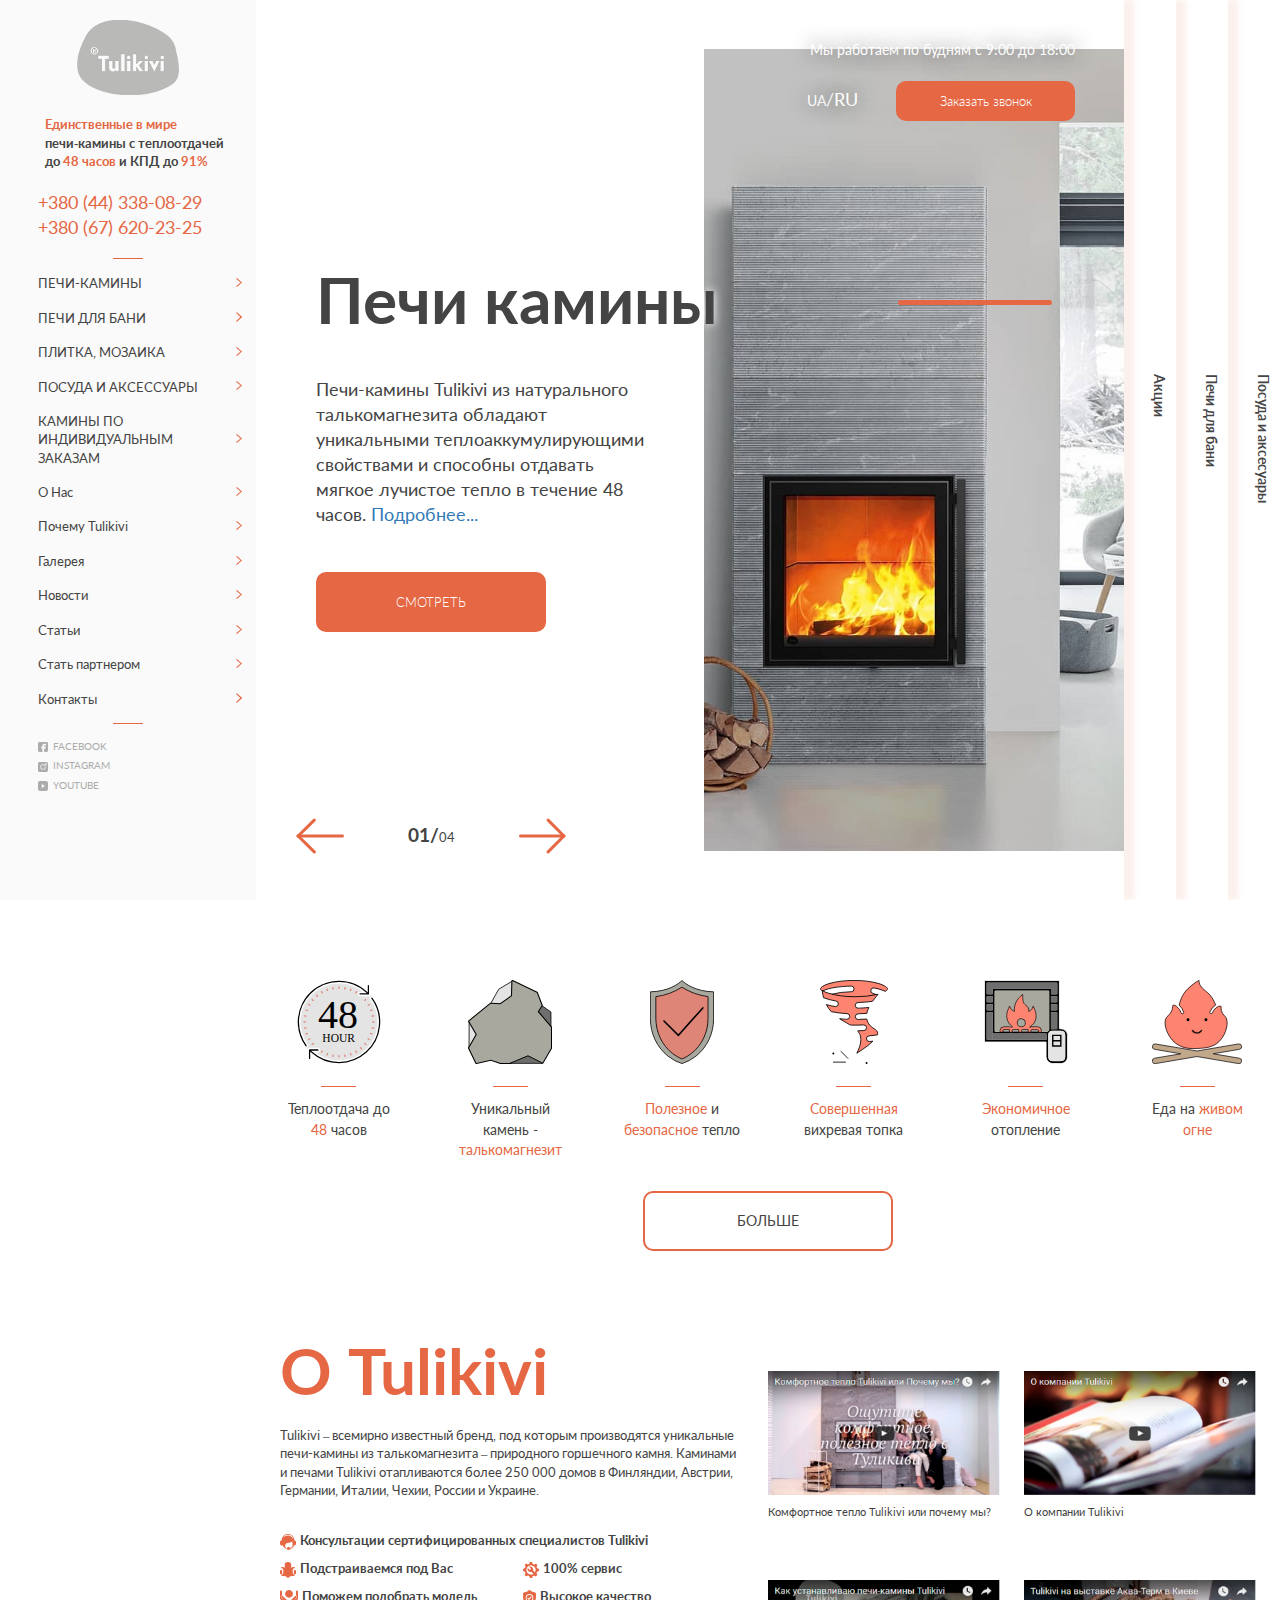
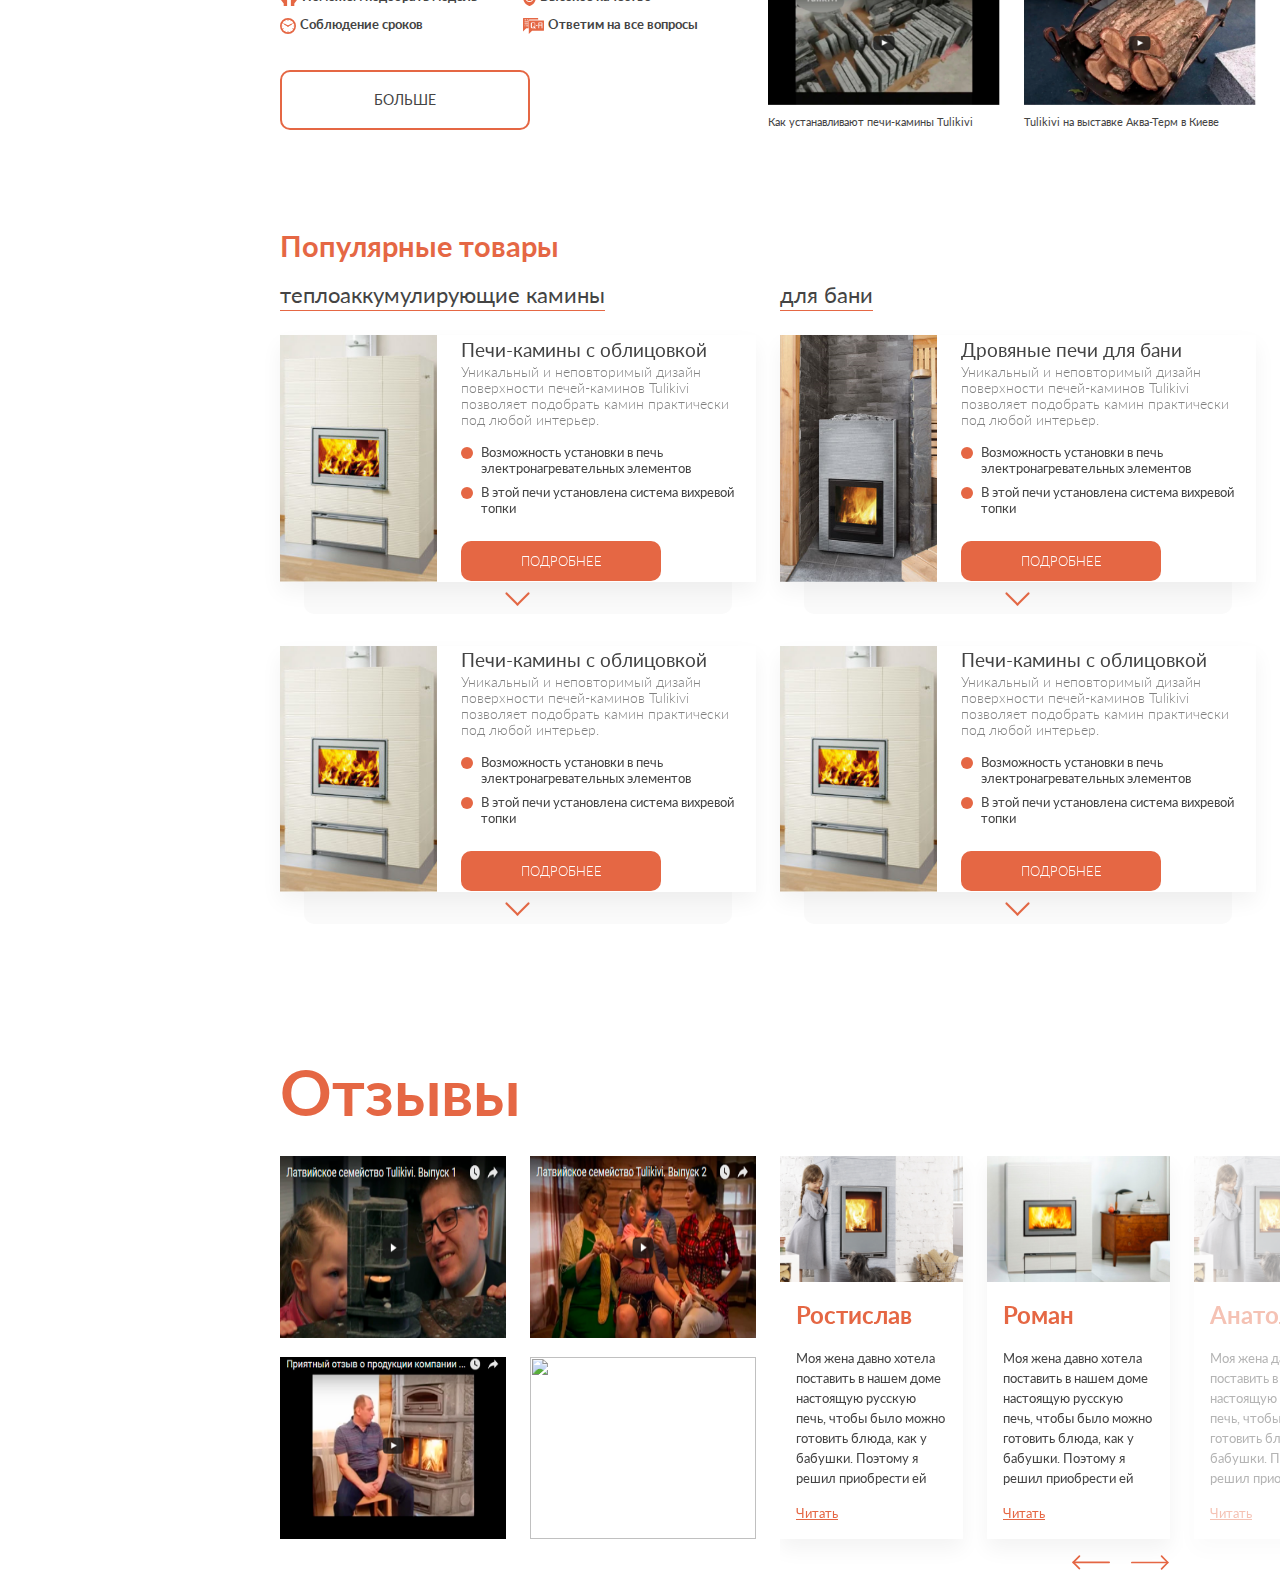
==== commit 09c7f1bf: "add review slider fix" ====
--- a/index.html
+++ b/index.html
@@ -798,6 +798,44 @@
                                 <div class="main_reviews_slide_link">Читать</div>
                             </div>
                         </a>
+                        <a class="main_reviews_slide">
+                            <div class="main_reviews_slide_img">
+                                <img src="assets/img/review.png" alt="">
+                            </div>
+                            <div class="main_reviews_slide_content">
+                                <div class="main_reviews_slide_header">
+                                    Анатолий
+                                </div>
+                                <div class="main_reviews_slide_text">
+                                    Моя жена давно хотела поставить в нашем доме настоящую русскую печь, чтобы было можно готовить блюда,
+                                    как у бабушки. Поэтому я решил приобрести ей печь с духовкой от Tulikivi.
+                                    Ее восторг превзошел все мои ожидания. Теперь эта печь работает на полную мощность и
+                                    каждый день супруга радует меня все новыми и новыми блюдами. Хотите обрадовать жену —
+                                    купите ей такую печь, ведь изделие имеет не только привлекательный внешний вид, но и
+                                    обладает широким функционалом. Спасибо за все Tulikivi.
+                                </div>
+                                <div class="main_reviews_slide_link">Читать</div>
+                            </div>
+                        </a>
+                        <a class="main_reviews_slide">
+                            <div class="main_reviews_slide_img">
+                                <img src="assets/img/review.png" alt="">
+                            </div>
+                            <div class="main_reviews_slide_content">
+                                <div class="main_reviews_slide_header">
+                                    Анатолий
+                                </div>
+                                <div class="main_reviews_slide_text">
+                                    Моя жена давно хотела поставить в нашем доме настоящую русскую печь, чтобы было можно готовить блюда,
+                                    как у бабушки. Поэтому я решил приобрести ей печь с духовкой от Tulikivi.
+                                    Ее восторг превзошел все мои ожидания. Теперь эта печь работает на полную мощность и
+                                    каждый день супруга радует меня все новыми и новыми блюдами. Хотите обрадовать жену —
+                                    купите ей такую печь, ведь изделие имеет не только привлекательный внешний вид, но и
+                                    обладает широким функционалом. Спасибо за все Tulikivi.
+                                </div>
+                                <div class="main_reviews_slide_link">Читать</div>
+                            </div>
+                        </a>
                     </div>
                 </div>
             </div>
--- a/assets/css/style.css
+++ b/assets/css/style.css
@@ -716,13 +716,15 @@
       margin-top: 3rem;
       width: 25px;
       height: auto;
+      min-height: 10px;
       display: block;
-      transform: rotateX(180deg);
       margin: 4rem auto 0 auto;
       transition: transform 600ms ease-in-out; }
       .main_popular_slider .slick_d_arrow img {
-        width: 100%; }
-      .main_popular_slider .slick_d_arrow_active {
+        width: 100%;
+        transform: rotateX(180deg);
+        transition: transform 600ms ease-in-out; }
+      .main_popular_slider .slick_d_arrow_active img {
         transform: rotateX(0); }
       .main_popular_slider .slick_d_arrow:hover {
         transform: scale(1.3); }
@@ -821,10 +823,29 @@
     color: #e56744;
     font-weight: bold; }
   .main_reviews_slider {
-    width: 150%;
+    width: 130%;
     height: 100%;
     overflow: hidden;
     padding-bottom: 5rem; }
+    .main_reviews_slider .slick-review {
+      position: absolute;
+      bottom: 1rem;
+      width: 50px;
+      background-color: transparent;
+      border: none;
+      transition: transform 200ms ease-in-out; }
+      .main_reviews_slider .slick-review img {
+        width: 100%; }
+      .main_reviews_slider .slick-review:focus {
+        outline: none; }
+      .main_reviews_slider .slick-review:hover {
+        transform: scale(1.2); }
+    .main_reviews_slider .slick-prev {
+      left: 61%; }
+      .main_reviews_slider .slick-prev img {
+        transform: rotate(180deg); }
+    .main_reviews_slider .slick-next {
+      left: calc(60% + 8rem); }
   .main_reviews_slide {
     display: inline-block;
     width: 26%;
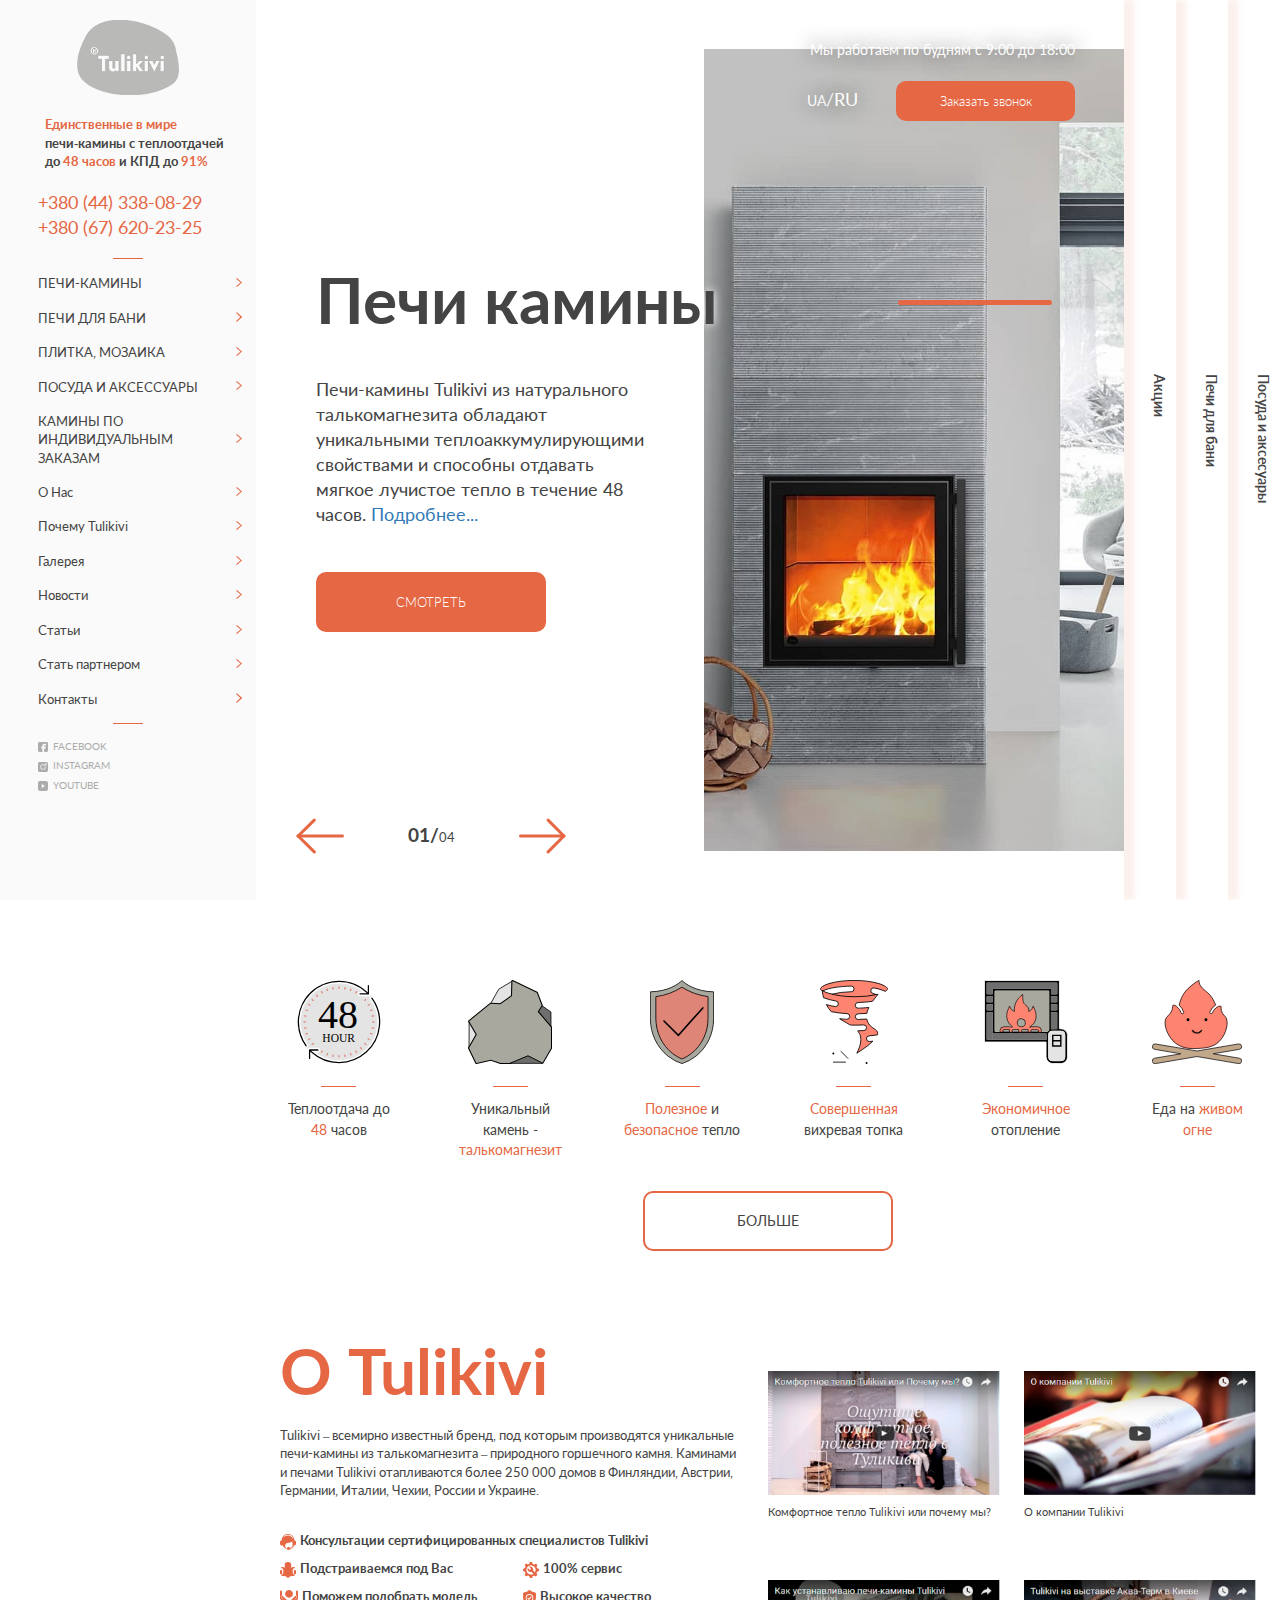
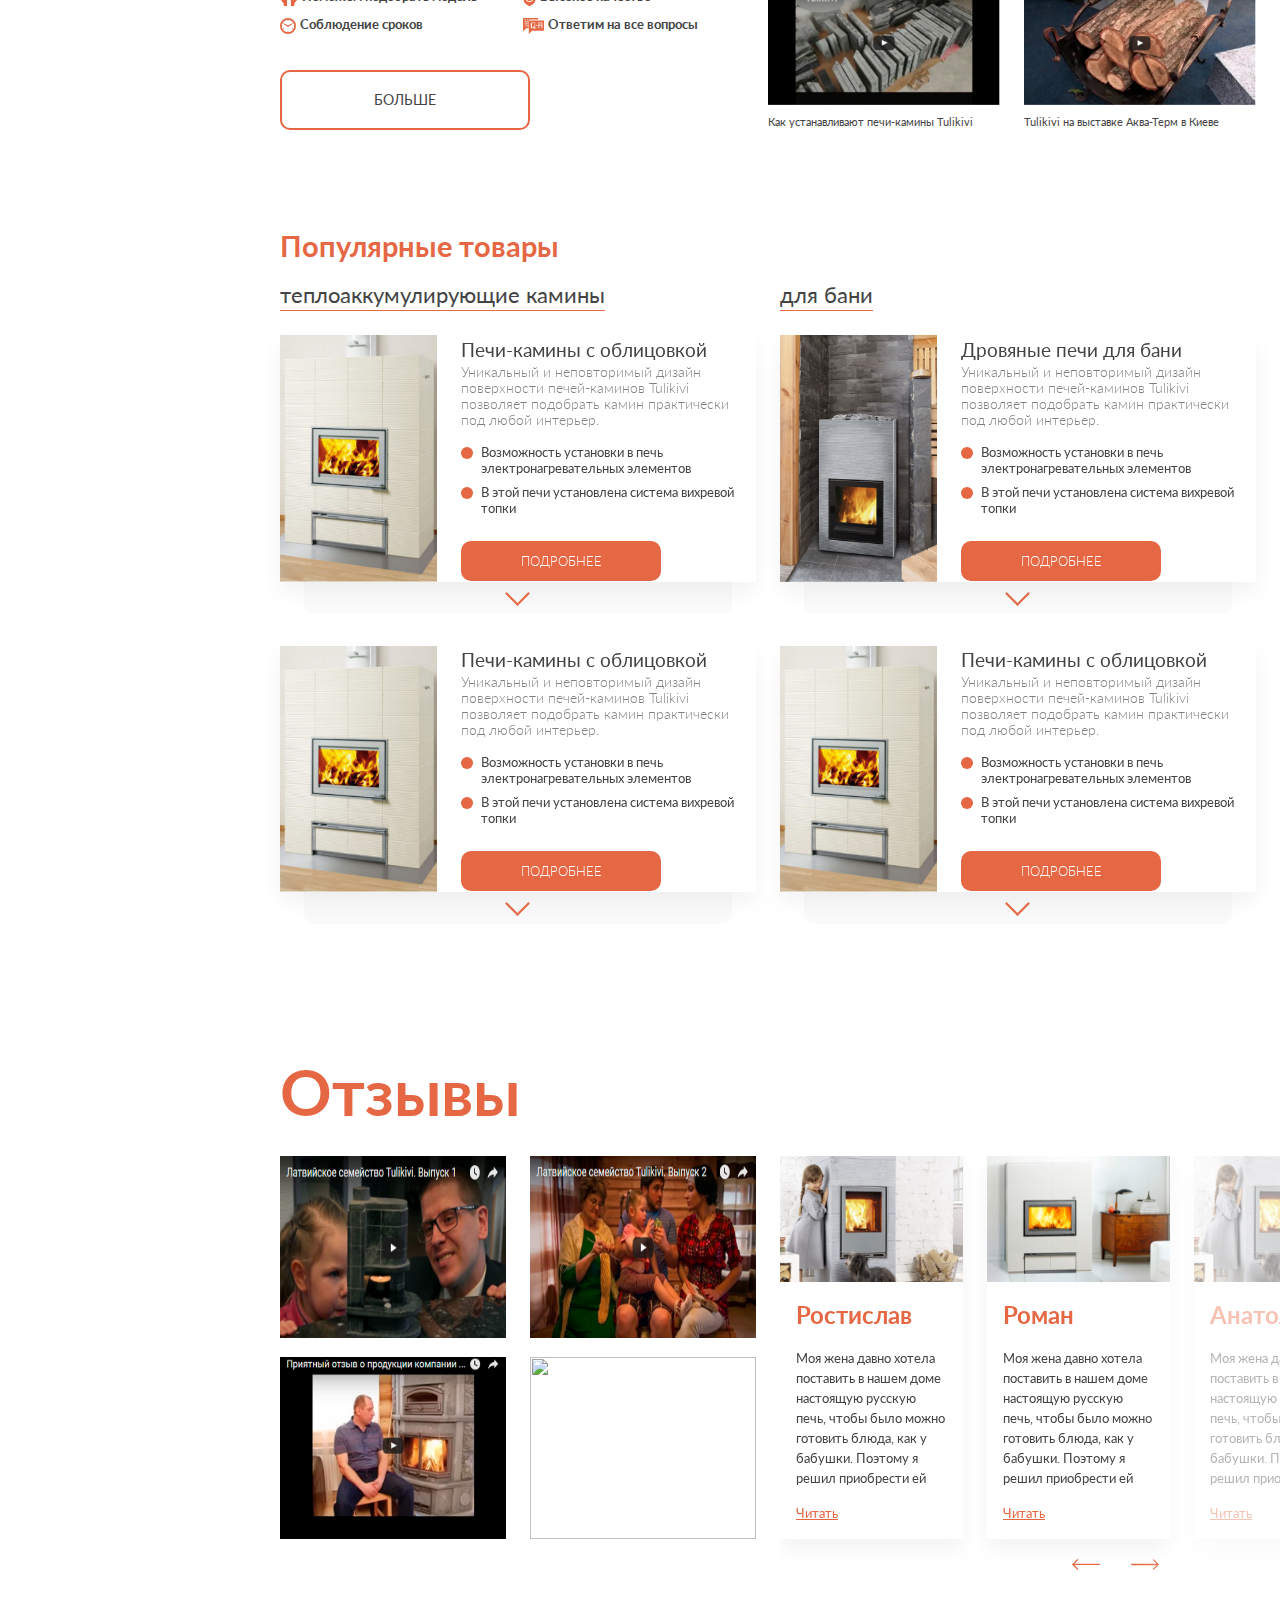
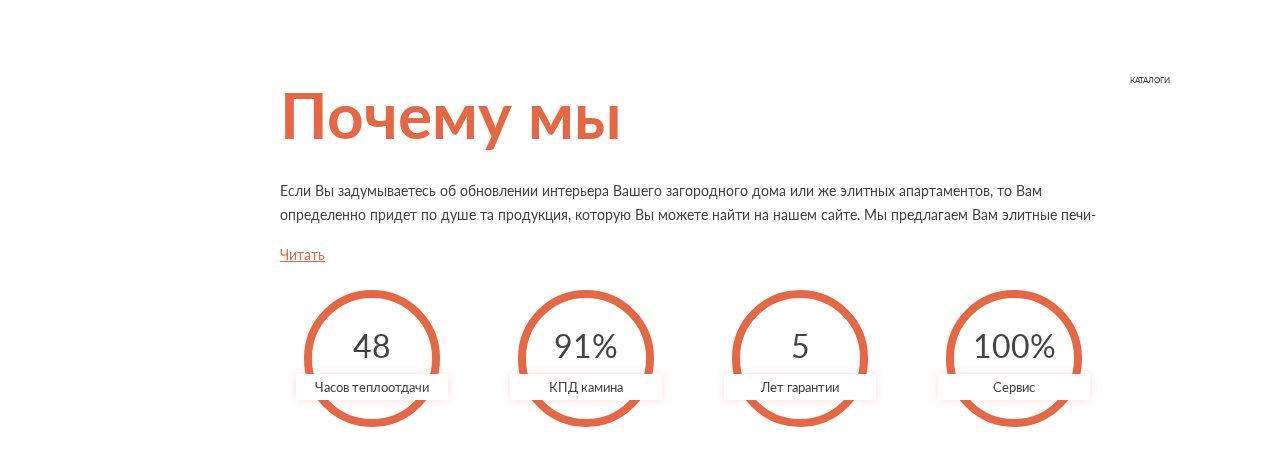
==== commit 936cce6b: "work with why section" ====
--- a/index.html
+++ b/index.html
@@ -840,6 +840,62 @@
                 </div>
             </div>
         </section>
+        <section class="main_why">
+            <div class="main_why_content">
+                <h3 class="main_why_header">
+                    Почему мы
+                </h3>
+                <div class="main_why_text">
+                    Если Вы задумываетесь об обновлении интерьера Вашего загородного дома или же элитных апартаментов, 
+                    то Вам определенно придет по душе та продукция, которую Вы можете найти на нашем сайте. 
+                    Мы предлагаем Вам элитные печи-камины бренда Tulikivi, которые не только имеют красивый внешний вид, 
+                    но и полностью функциональны и обеспечивают любому жилью настоящую независимость от коммунальных энергосистем. 
+                    Данная продукция производится в Финляндии с использованием только самого современного оборудования и материалов, 
+                    поэтому, о ее конечном качестве и дизайне Вы можете не переживать. В основе конструкции камина лежит особая 
+                    вихревая топка с вторичным дожигом, а также специальная система противотока. 
+                    Эти технологии являются «ноу-хау» на рынке и больше никем не используются.
+                </div>
+                <a href="#" class="main_why_link">Читать</a>
+
+            <div class="main_why_options">
+                <a href="#" class="main_why_option">
+                    <div class="main_why_option_number">
+                        48
+                    </div>
+                    <div class="main_why_option_text">
+                        Часов теплоотдачи
+                    </div>
+                </a>
+                <a href="#"  class="main_why_option">
+                    <div class="main_why_option_number">
+                        91%
+                    </div>
+                    <div class="main_why_option_text">
+                        КПД камина
+                    </div>
+                </a>
+                <a href="#"  class="main_why_option">
+                    <div class="main_why_option_number">
+                        5
+                    </div>
+                    <div class="main_why_option_text">
+                        Лет гарантии
+                    </div>
+                </a>
+                <a href="#"  class="main_why_option">
+                    <div class="main_why_option_number">
+                        100%
+                    </div>
+                    <div class="main_why_option_text">
+                        Сервис
+                    </div>
+                </a>
+            </div>
+            </div>
+            <div class="main_why_catalog">
+                КАТАЛОГИ
+            </div>
+        </section>
     </div>
 </div>
 <script src="assets/js/jquery.js"></script>
--- a/assets/css/style.css
+++ b/assets/css/style.css
@@ -792,6 +792,7 @@
       height: 100%;
       background-color: rgba(255, 255, 255, 0.6);
       position: absolute;
+      box-shadow: 0px 10px 45px 2px white;
       right: -35%;
       top: 0; }
   .main_reviews_videos {
@@ -830,7 +831,7 @@
     .main_reviews_slider .slick-review {
       position: absolute;
       bottom: 1rem;
-      width: 50px;
+      width: 5rem;
       background-color: transparent;
       border: none;
       transition: transform 200ms ease-in-out; }
@@ -852,9 +853,11 @@
     box-shadow: 0px 10px 20px 0px rgba(0, 0, 0, 0.05);
     text-decoration: none;
     cursor: pointer;
-    margin-right: 3rem; }
+    margin-right: 3rem;
+    transition: transform 600ms ease-in-out; }
     .main_reviews_slide:hover {
-      text-decoration: none; }
+      text-decoration: none;
+      transform: scale(1.05); }
     .main_reviews_slide_img {
       width: 100%;
       height: 33%;
@@ -885,6 +888,103 @@
       cursor: pointer;
       margin-top: 2rem; }
 
+.main_why {
+  width: 100%;
+  margin: 0 auto;
+  position: relative;
+  padding: 10rem 0 2rem 3rem;
+  display: flex;
+  flex-direction: row;
+  flex-wrap: nowrap; }
+  .main_why_header {
+    width: 100%;
+    font-size: 8rem;
+    line-height: 10rem;
+    color: #e56744;
+    font-weight: bold; }
+  .main_why_content {
+    width: 85%;
+    display: flex;
+    flex-direction: column;
+    flex-wrap: nowrap;
+    justify-content: space-between;
+    align-items: flex-start;
+    padding-right: 3rem; }
+  .main_why_text {
+    padding-top: 3rem;
+    font-size: 1.8rem;
+    line-height: 3rem;
+    color: #444444;
+    width: 100%;
+    height: 9rem;
+    overflow: hidden; }
+  .main_why_link {
+    display: inline-block;
+    width: auto;
+    font-size: 1.8rem;
+    line-height: 3rem;
+    padding-top: 2rem;
+    color: #e56744;
+    text-decoration: underline;
+    transition: transform 350ms ease-in-out; }
+    .main_why_link:hover {
+      color: #e56744;
+      transform: scale(1.3); }
+  .main_why_options {
+    padding: 2rem;
+    display: flex;
+    width: 100%;
+    flex-direction: row;
+    justify-content: space-between; }
+  .main_why_option {
+    width: 19rem;
+    height: 19rem;
+    position: relative;
+    text-align: center;
+    display: flex;
+    flex-direction: column;
+    justify-content: center;
+    align-content: center;
+    align-items: center;
+    cursor: pointer; }
+    .main_why_option:before {
+      content: "";
+      width: 90%;
+      height: 90%;
+      display: block;
+      position: absolute;
+      top: 5%;
+      left: 5%;
+      border: 1rem solid #e56744;
+      border-radius: 100%;
+      z-index: -1;
+      transition: transform 500ms ease-in-out; }
+    .main_why_option_number {
+      font-size: 4rem;
+      color: #444444;
+      line-height: 7rem;
+      vertical-align: baseline; }
+    .main_why_option_text {
+      display: block;
+      width: 100%;
+      font-size: 1.6rem;
+      line-height: 3.3rem;
+      height: 3.3rem;
+      vertical-align: baseline;
+      background-color: white;
+      position: relative;
+      z-index: 1;
+      color: #444444;
+      box-shadow: 0 0 10px 0 rgba(229, 103, 68, 0.2);
+      transition: transform 250ms 125ms ease-in-out; }
+    .main_why_option:hover {
+      text-decoration: none;
+      color: #444444; }
+      .main_why_option:hover:before {
+        transform: scale(0.9); }
+      .main_why_option:hover .main_why_option_text {
+        transform: scale(1.1); }
+
 .main_wrapper {
   width: 100%;
   height: auto;
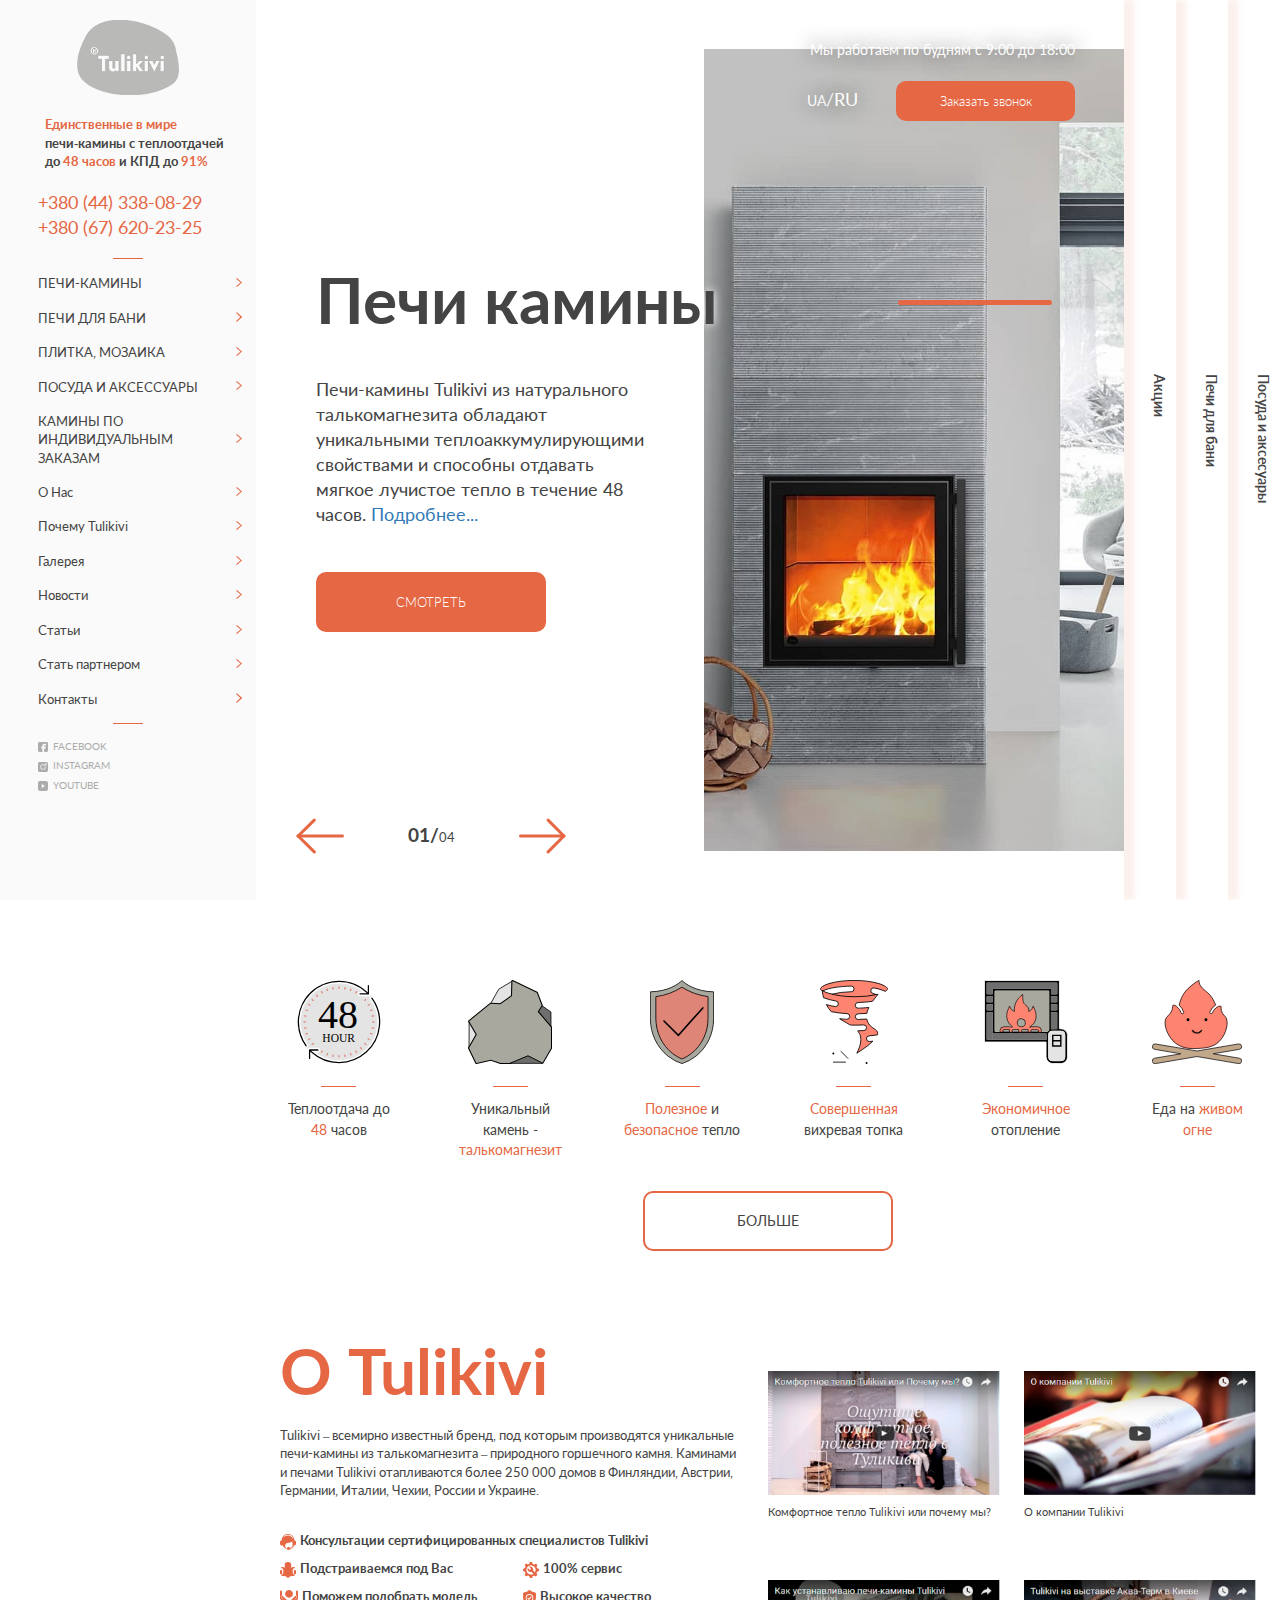
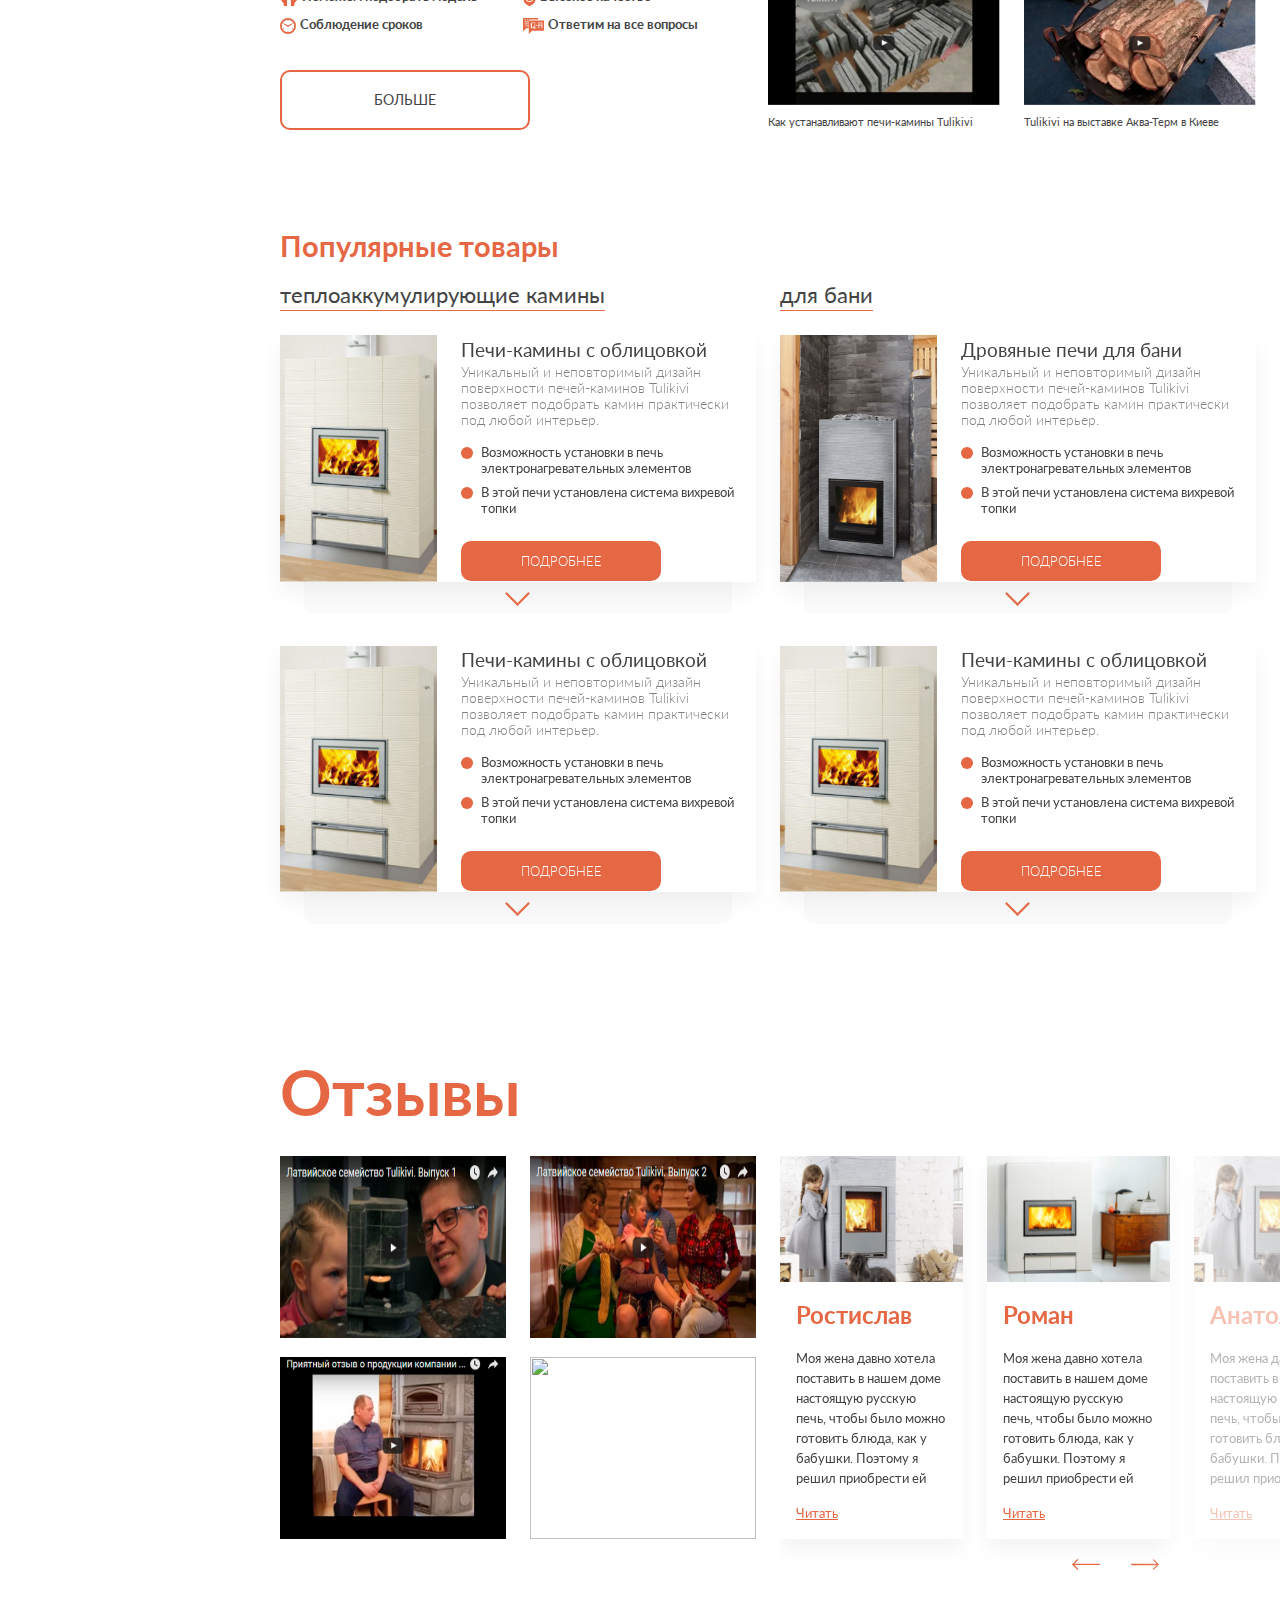
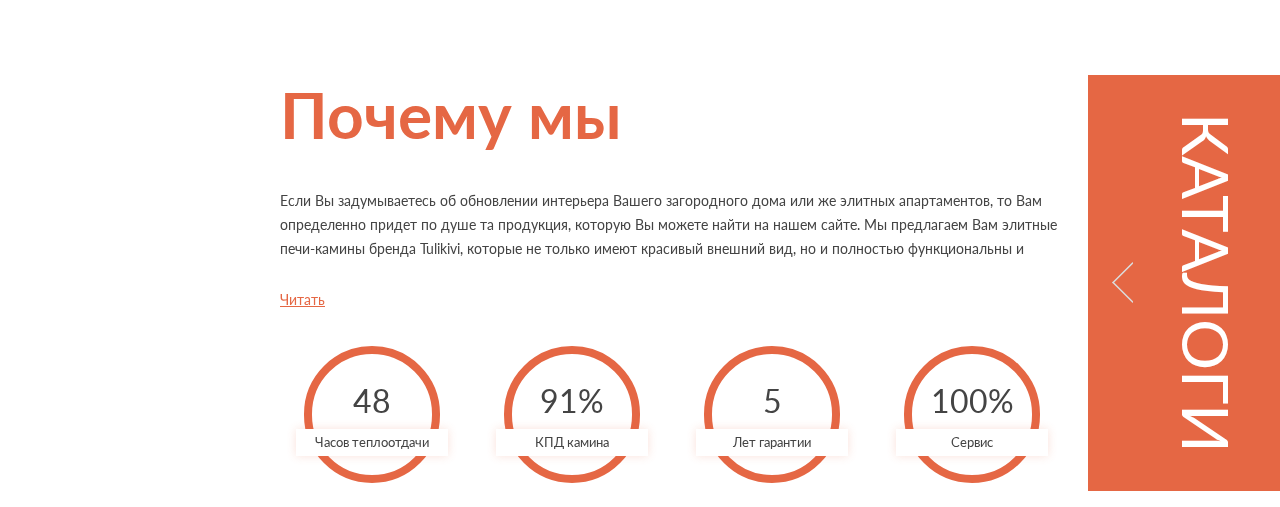
==== commit ff6d0f7c: "done with why" ====
--- a/index.html
+++ b/index.html
@@ -892,9 +892,9 @@
                 </a>
             </div>
             </div>
-            <div class="main_why_catalog">
-                КАТАЛОГИ
-            </div>
+            <a href="#" class="main_why_catalog">
+                <h4>КАТАЛОГИ</h4>
+            </a>
         </section>
     </div>
 </div>
--- a/assets/css/style.css
+++ b/assets/css/style.css
@@ -903,7 +903,8 @@
     color: #e56744;
     font-weight: bold; }
   .main_why_content {
-    width: 85%;
+    width: calc(100% - 24rem);
+    height: 52rem;
     display: flex;
     flex-direction: column;
     flex-wrap: nowrap;
@@ -916,7 +917,7 @@
     line-height: 3rem;
     color: #444444;
     width: 100%;
-    height: 9rem;
+    height: 12rem;
     overflow: hidden; }
   .main_why_link {
     display: inline-block;
@@ -931,7 +932,7 @@
       color: #e56744;
       transform: scale(1.3); }
   .main_why_options {
-    padding: 2rem;
+    padding: 2rem 2rem 0 2rem;
     display: flex;
     width: 100%;
     flex-direction: row;
@@ -984,6 +985,62 @@
         transform: scale(0.9); }
       .main_why_option:hover .main_why_option_text {
         transform: scale(1.1); }
+  .main_why_catalog {
+    display: block;
+    width: 24rem;
+    height: 52rem;
+    background-color: #e56744;
+    text-align: center;
+    position: absolute;
+    right: 0;
+    bottom: 2rem;
+    z-index: 2;
+    transition: width 600ms ease-in-out; }
+    .main_why_catalog:before {
+      content: "";
+      display: block;
+      width: 2.6rem;
+      height: 5.2rem;
+      background-image: url("../img/l_white_arrow.svg");
+      background-repeat: no-repeat;
+      background-size: cover;
+      position: absolute;
+      top: calc(50% - 2.6rem);
+      left: 3rem;
+      transition: transform 400ms 300ms ease-in-out, left 400ms 400ms ease-in-out; }
+    .main_why_catalog h4 {
+      position: absolute;
+      bottom: 22rem;
+      right: -12rem;
+      display: inline-block;
+      font-size: 8rem;
+      line-height: 8rem;
+      color: white;
+      transform: rotate(90deg);
+      transition: transform 450ms 0ms ease-in-out, right 500ms 100ms ease-in-out; }
+      .main_why_catalog h4:after {
+        content: "";
+        display: block;
+        width: 0;
+        height: 2px;
+        background-color: white;
+        position: absolute;
+        left: 0;
+        bottom: -5px;
+        transition: width 450ms 350ms ease-in-out; }
+    .main_why_catalog:hover {
+      text-decoration: none;
+      color: white;
+      width: 58rem; }
+      .main_why_catalog:hover:before {
+        transform: rotateY(180deg);
+        left: 5rem; }
+      .main_why_catalog:hover h4 {
+        transform: rotate(0);
+        right: 4rem;
+        transition: transform 350ms 250ms ease-in-out, right 600ms ease-in-out; }
+        .main_why_catalog:hover h4:after {
+          width: 100%; }
 
 .main_wrapper {
   width: 100%;
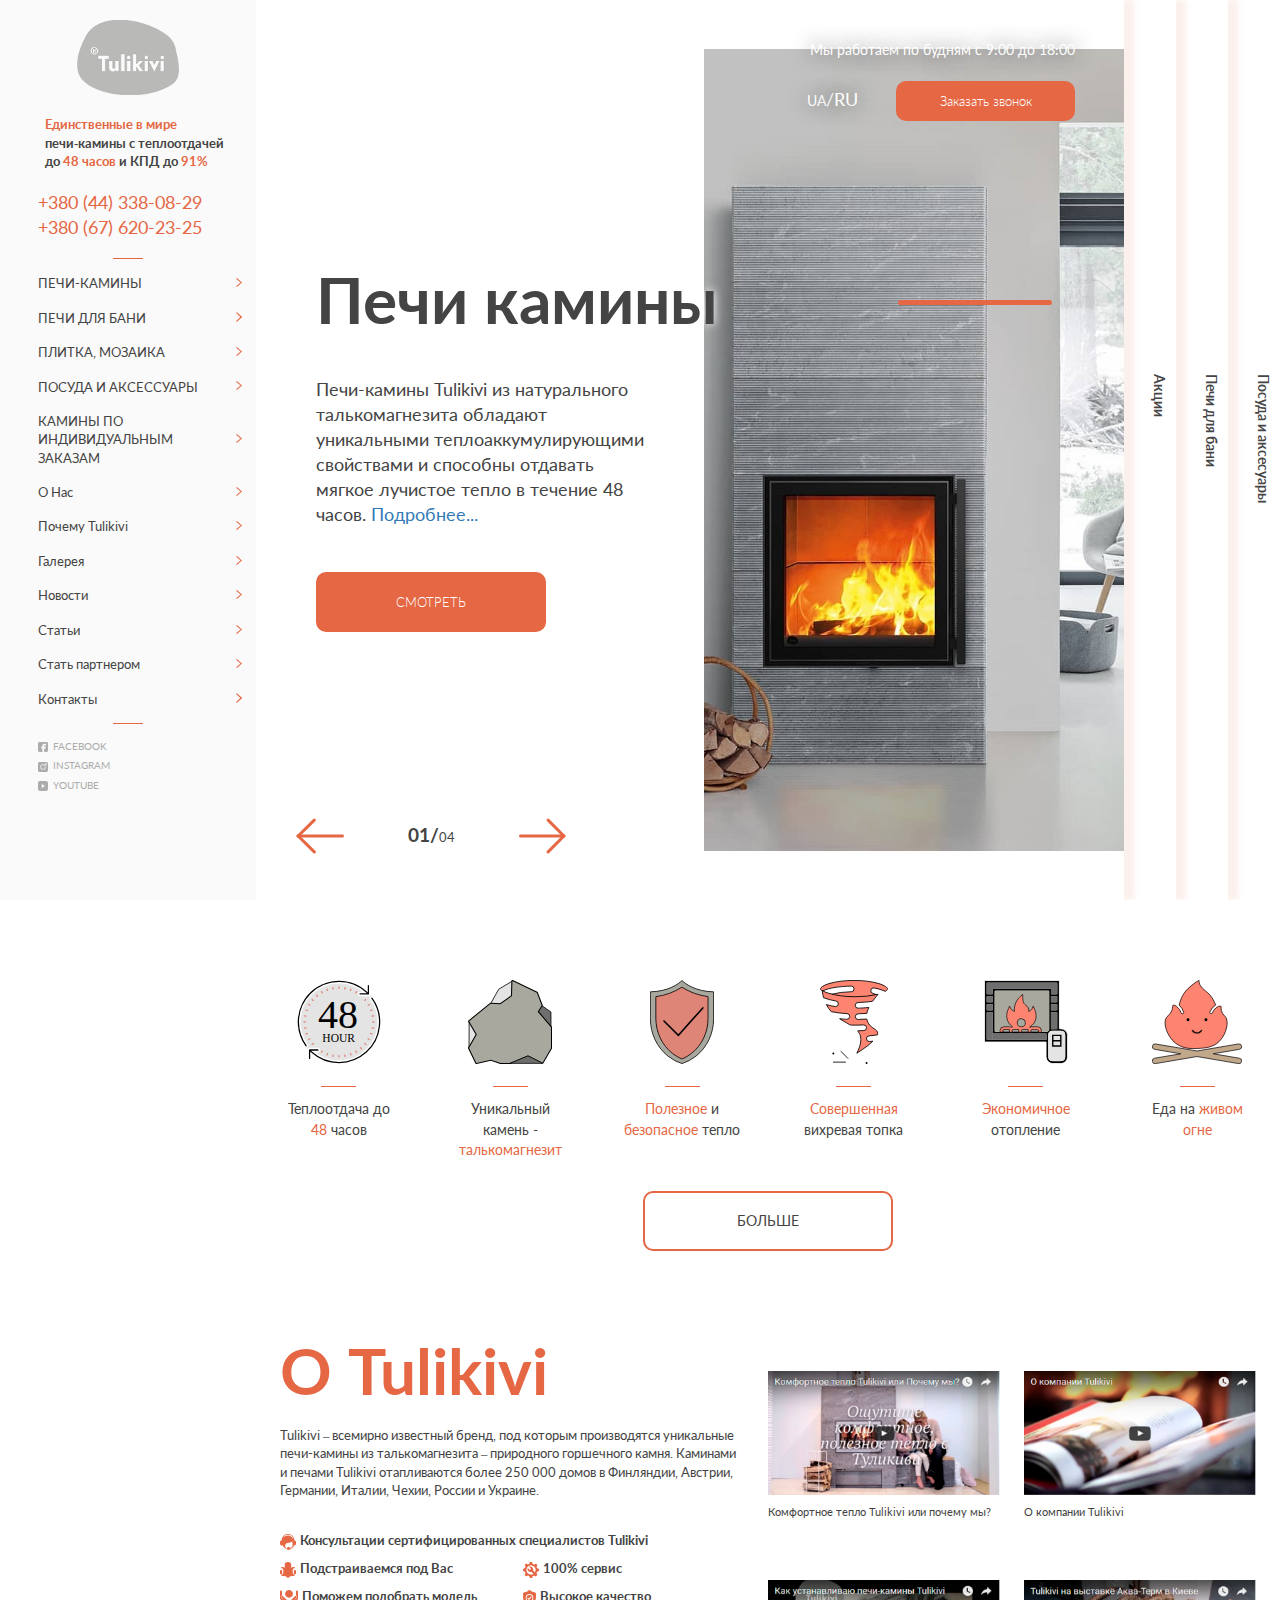
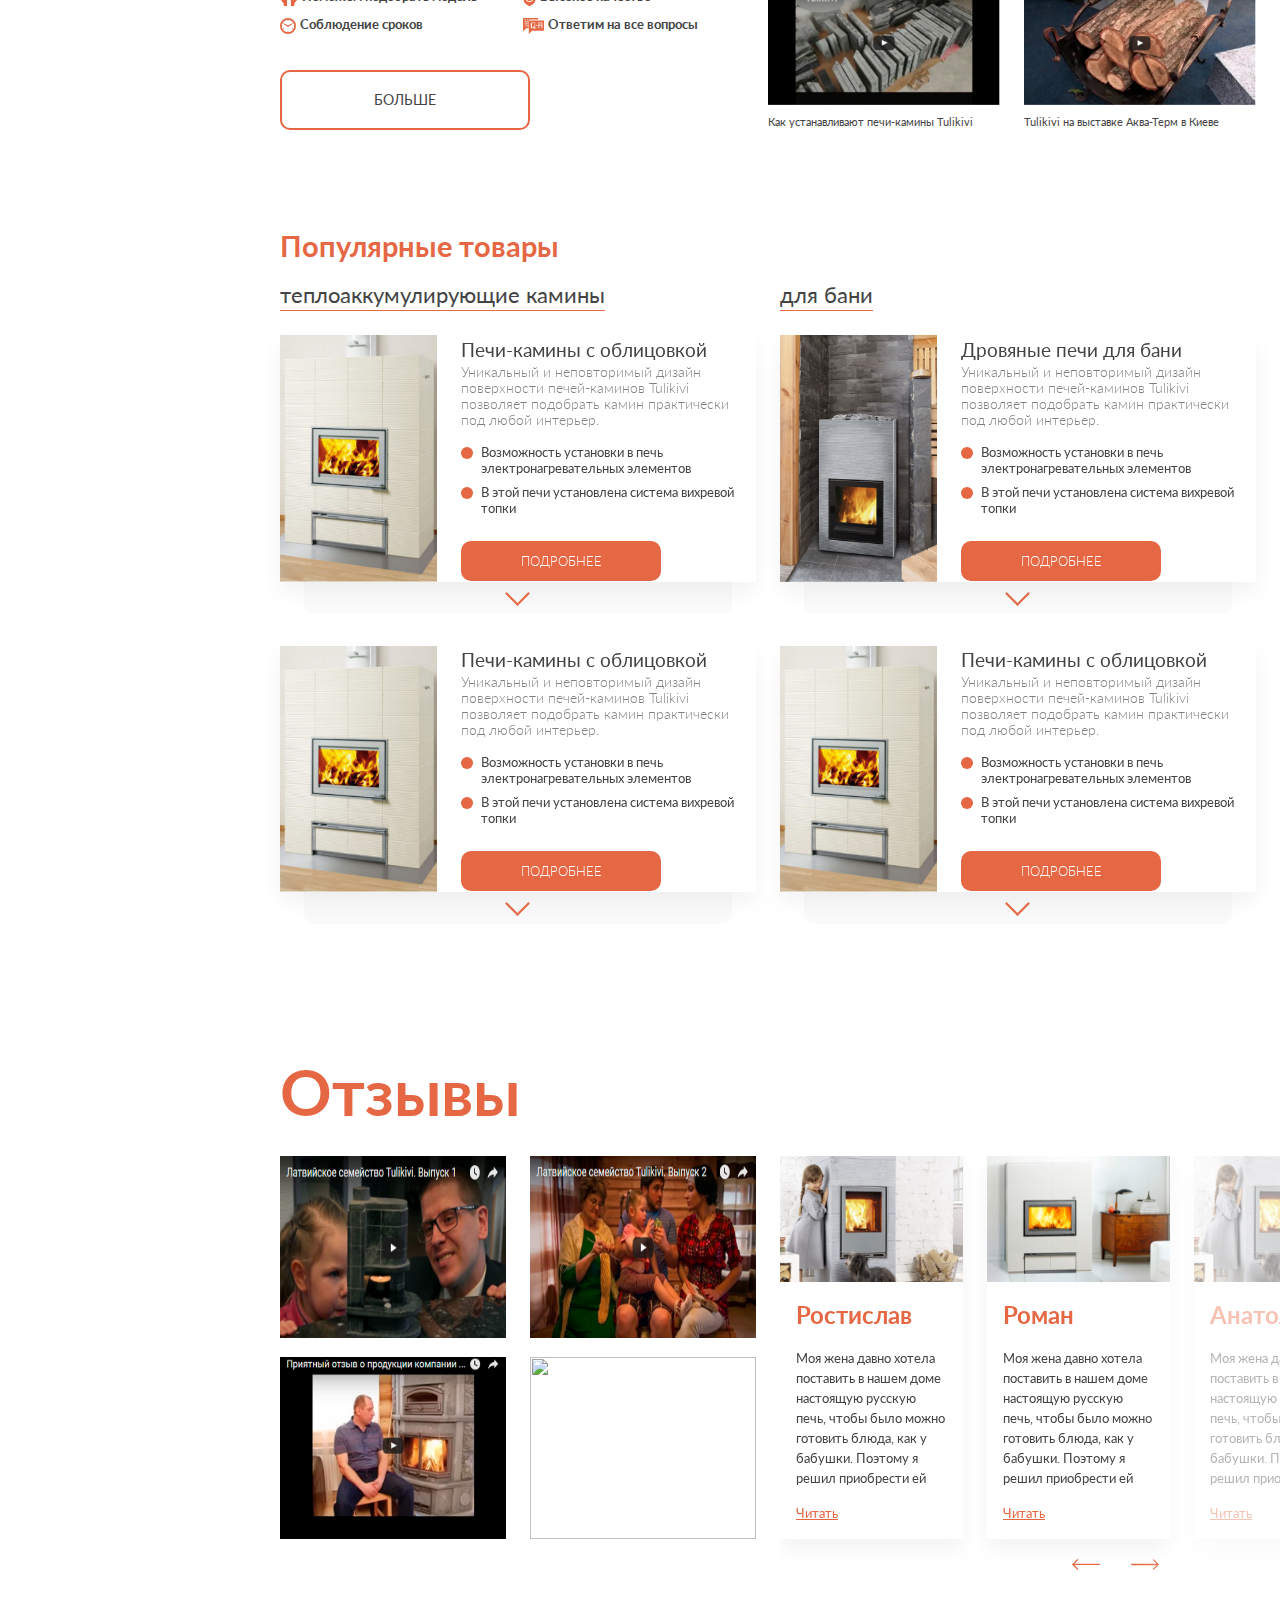
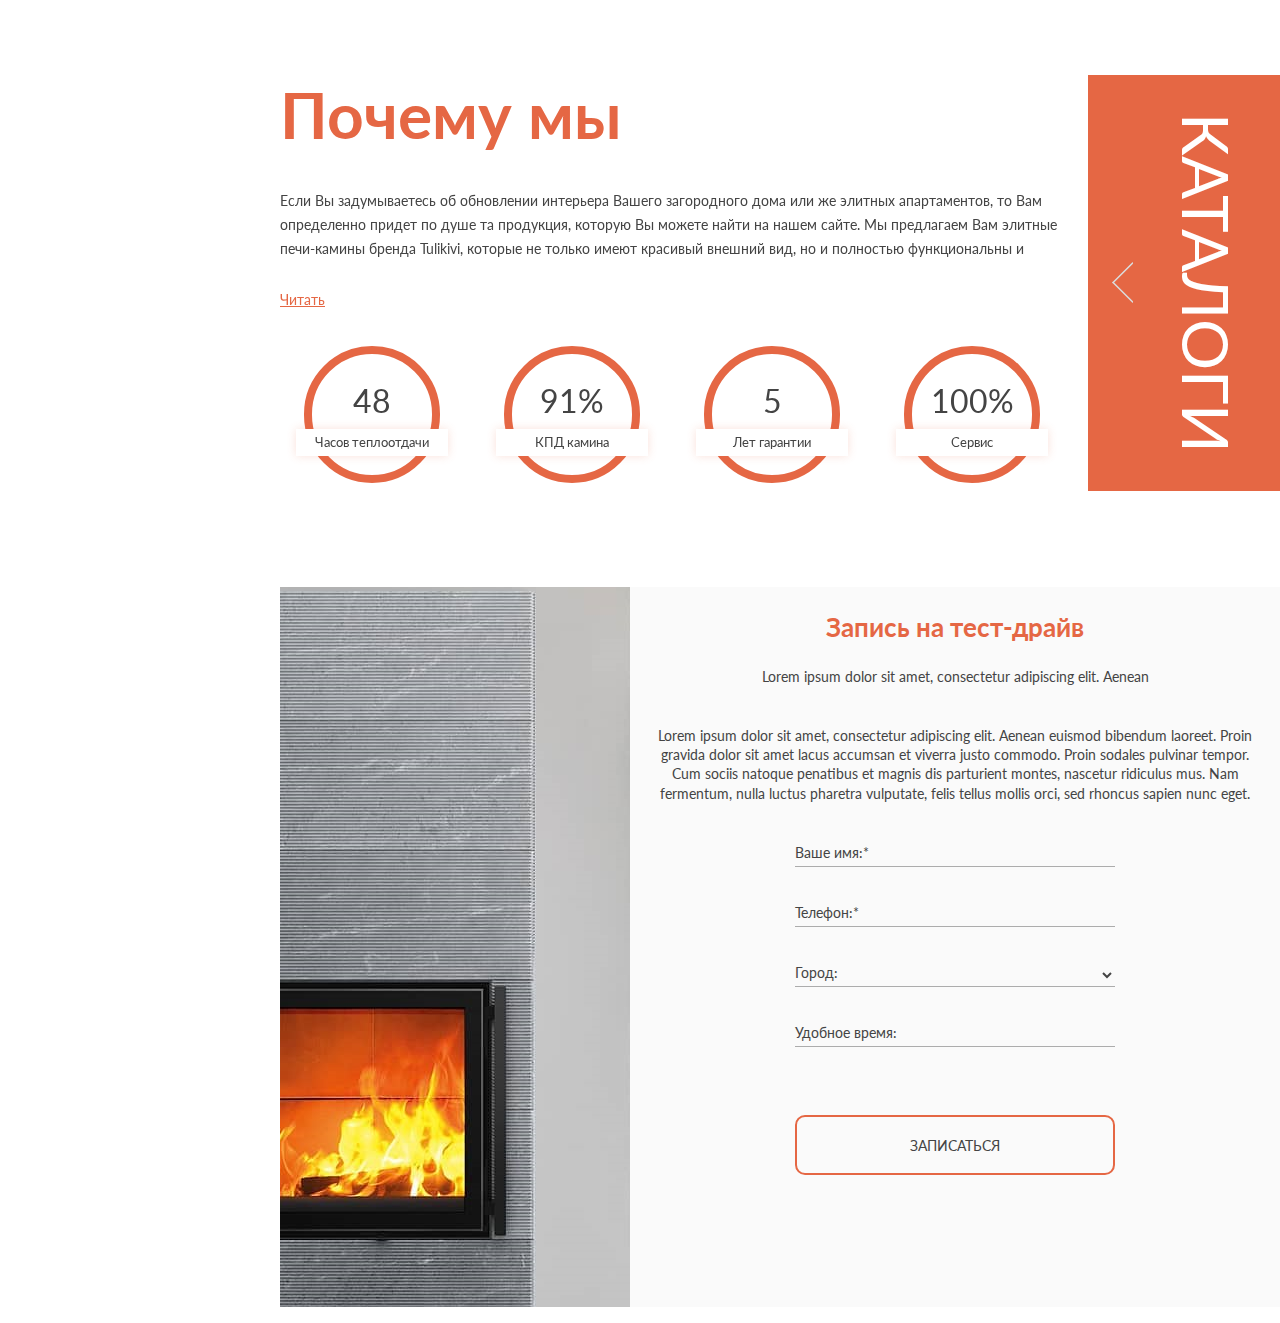
==== commit 90b58899: "add form" ====
--- a/index.html
+++ b/index.html
@@ -896,6 +896,55 @@
                 <h4>КАТАЛОГИ</h4>
             </a>
         </section>
+        <section class="drive">
+            <div class="drive_img">
+                <div class="drive_img_viewer">
+                    <img src="assets/img/main_slide.png" alt="">
+                </div>
+            </div>
+            <div class="drive_content">
+
+                    <h3 class="drive_header">
+                        Запись на тест-драйв
+                    </h3>
+                    <h6 class="drive_sub_header">
+                        Lorem ipsum dolor sit amet, consectetur adipiscing elit. Aenean
+                    </h6>
+                    <div class="drive_text">
+                        Lorem ipsum dolor sit amet, consectetur adipiscing elit. Aenean euismod bibendum
+                        laoreet. Proin gravida dolor sit amet lacus accumsan et viverra justo commodo.
+                        Proin sodales pulvinar tempor. Cum sociis natoque penatibus et magnis dis parturient
+                        montes, nascetur ridiculus mus. Nam fermentum,
+                        nulla luctus pharetra vulputate, felis tellus mollis orci, sed rhoncus sapien nunc eget.
+                    </div>
+                <form class="drive_form" action="#" method="POST">
+                    <div class="drive_form_input">
+                        <input type="text" name="name" id="drive_name" value="">
+                        <label for="drive_name">Ваше имя:*</label>
+                    </div>
+                    <div class="drive_form_input">
+                        <input type="text" name="phone" id="drive_phone" value="">
+                        <label for="drive_phone">Телефон:*</label>
+                    </div>
+                    <div class="drive_form_input">
+                        <select name="city" id="drive_city" value="">
+                            <option value=""></option>
+                            <option value="Киев">Киев</option>
+                            <option value="Одесса">Одесса</option>
+                            <option value="Днепр">Днепр</option>
+                        </select>
+                        <label for="drive_city">Город:</label>
+                    </div>
+                    <div class="drive_form_input">
+                        <input type="text" name="time" id="drive_time" value="">
+                        <label for="drive_time">Удобное время:</label>
+                    </div>
+                    <div class="drive_form_input">
+                        <button class="drive_submit" type="submit"><p>ЗАПИСАТЬСЯ</p></button>
+                    </div>
+                </form>
+            </div>
+        </section>
     </div>
 </div>
 <script src="assets/js/jquery.js"></script>
--- a/assets/css/style.css
+++ b/assets/css/style.css
@@ -1042,6 +1042,144 @@
         .main_why_catalog:hover h4:after {
           width: 100%; }
 
+.drive {
+  width: 100%;
+  margin: 0 auto;
+  position: relative;
+  padding: 10rem 0 2rem 3rem;
+  display: flex;
+  flex-direction: row;
+  flex-wrap: nowrap; }
+  .drive_header {
+    width: 100%;
+    font-size: 3.2rem;
+    line-height: 4rem;
+    color: #e56744;
+    font-weight: bold; }
+  .drive_img {
+    display: inline-block;
+    width: 35%;
+    min-height: 80vh;
+    overflow: hidden;
+    position: relative; }
+    .drive_img_viewer {
+      width: 200%;
+      height: 200%;
+      position: absolute;
+      left: -50%;
+      top: -50%;
+      display: flex;
+      justify-content: center;
+      align-items: center;
+      align-content: center;
+      perspective: 60px; }
+    .drive_img img {
+      min-height: 55%;
+      min-width: 55%;
+      transition: all 350ms ease-in-out; }
+      .drive_img img:hover {
+        transform: rotateY(1deg);
+        transition: all 350ms ease-in-out; }
+    .drive_img .rotate_img {
+      transform: rotateY(180deg);
+      transition: all 350ms ease-in-out; }
+      .drive_img .rotate_img:hover {
+        transform: rotateY(181deg);
+        transition: all 350ms ease-in-out; }
+  .drive_content {
+    width: 65%;
+    background-color: #fafafa;
+    padding: 3rem;
+    text-align: center; }
+  .drive_sub_header {
+    font-size: 1.8rem;
+    color: #444444;
+    line-height: 2.4rem;
+    margin-top: 3rem; }
+  .drive_text {
+    font-size: 1.8rem;
+    line-height: 2.4rem;
+    color: #444444;
+    margin-top: 5rem;
+    text-align: center; }
+  .drive_form {
+    display: block;
+    margin: 5rem auto;
+    width: 50%;
+    min-width: 40rem; }
+    .drive_form_input {
+      width: 100%;
+      display: block;
+      position: relative;
+      margin-top: 4.5rem; }
+      .drive_form_input label {
+        font-size: 1.8rem;
+        content: #e56744;
+        position: absolute;
+        display: inline-block;
+        top: 0;
+        left: 0;
+        transition: top 350ms ease-in-out, font-size 350ms ease-in-out;
+        pointer-events: none; }
+      .drive_form_input option {
+        font-size: 1.8rem;
+        color: #444444;
+        outline: 1px solid #fafafa;
+        background-color: #fafafa;
+        border: 1px solid #fafafa; }
+        .drive_form_input option:focus {
+          background-color: #e56744;
+          color: white;
+          font-weight: bold; }
+      .drive_form_input input, .drive_form_input select {
+        display: inline-block;
+        background-color: transparent;
+        outline: none;
+        border: none;
+        border-bottom: 1px solid #acacac;
+        height: 3rem;
+        width: 100%;
+        color: #444444;
+        font-size: 1.8rem;
+        text-indent: 10rem;
+        transition: text-indent 200ms ease-in-out; }
+        .drive_form_input input:focus, .drive_form_input select:focus {
+          text-indent: 1rem;
+          border-bottom: 1px solid #e56744; }
+        .drive_form_input input:focus + label, .drive_form_input select:focus + label {
+          top: -50%;
+          font-size: 1.4rem;
+          color: #e56744; }
+      .drive_form_input:nth-child(4) input {
+        text-indent: 15rem; }
+        .drive_form_input:nth-child(4) input:focus {
+          text-indent: 1rem; }
+  .drive_submit {
+    display: inline-block;
+    position: relative;
+    width: 100%;
+    height: 60px;
+    line-height: 56px;
+    background-color: transparent;
+    border: 2px solid #e56744;
+    border-radius: 10px;
+    font-size: 1.8rem;
+    text-align: center;
+    color: #444444;
+    box-sizing: border-box;
+    margin: 4rem auto 0;
+    text-decoration: none;
+    transition: all 350ms;
+    text-transform: uppercase; }
+    .drive_submit:hover {
+      background-color: #e56744;
+      text-decoration: none;
+      color: white;
+      transform: scale(1.05); }
+      .drive_submit:hover p {
+        color: white;
+        text-transform: uppercase; }
+
 .main_wrapper {
   width: 100%;
   height: auto;
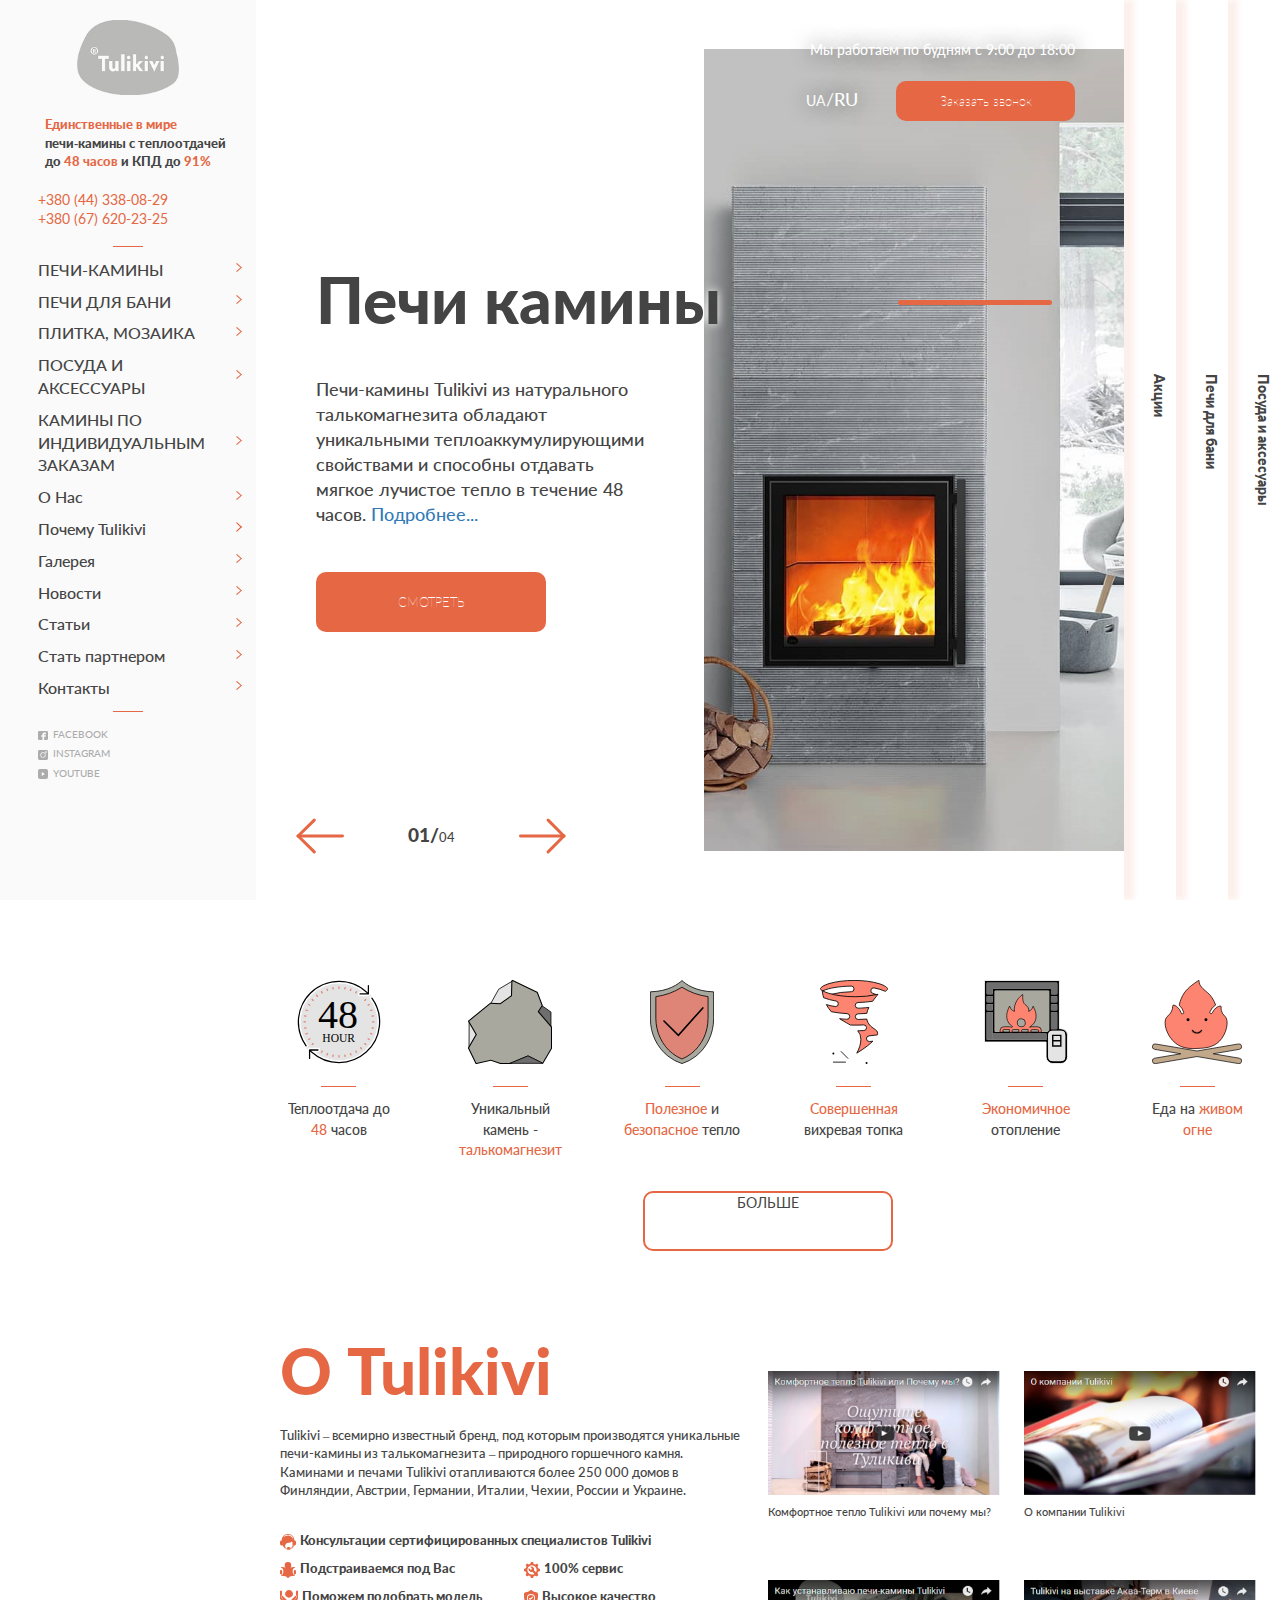
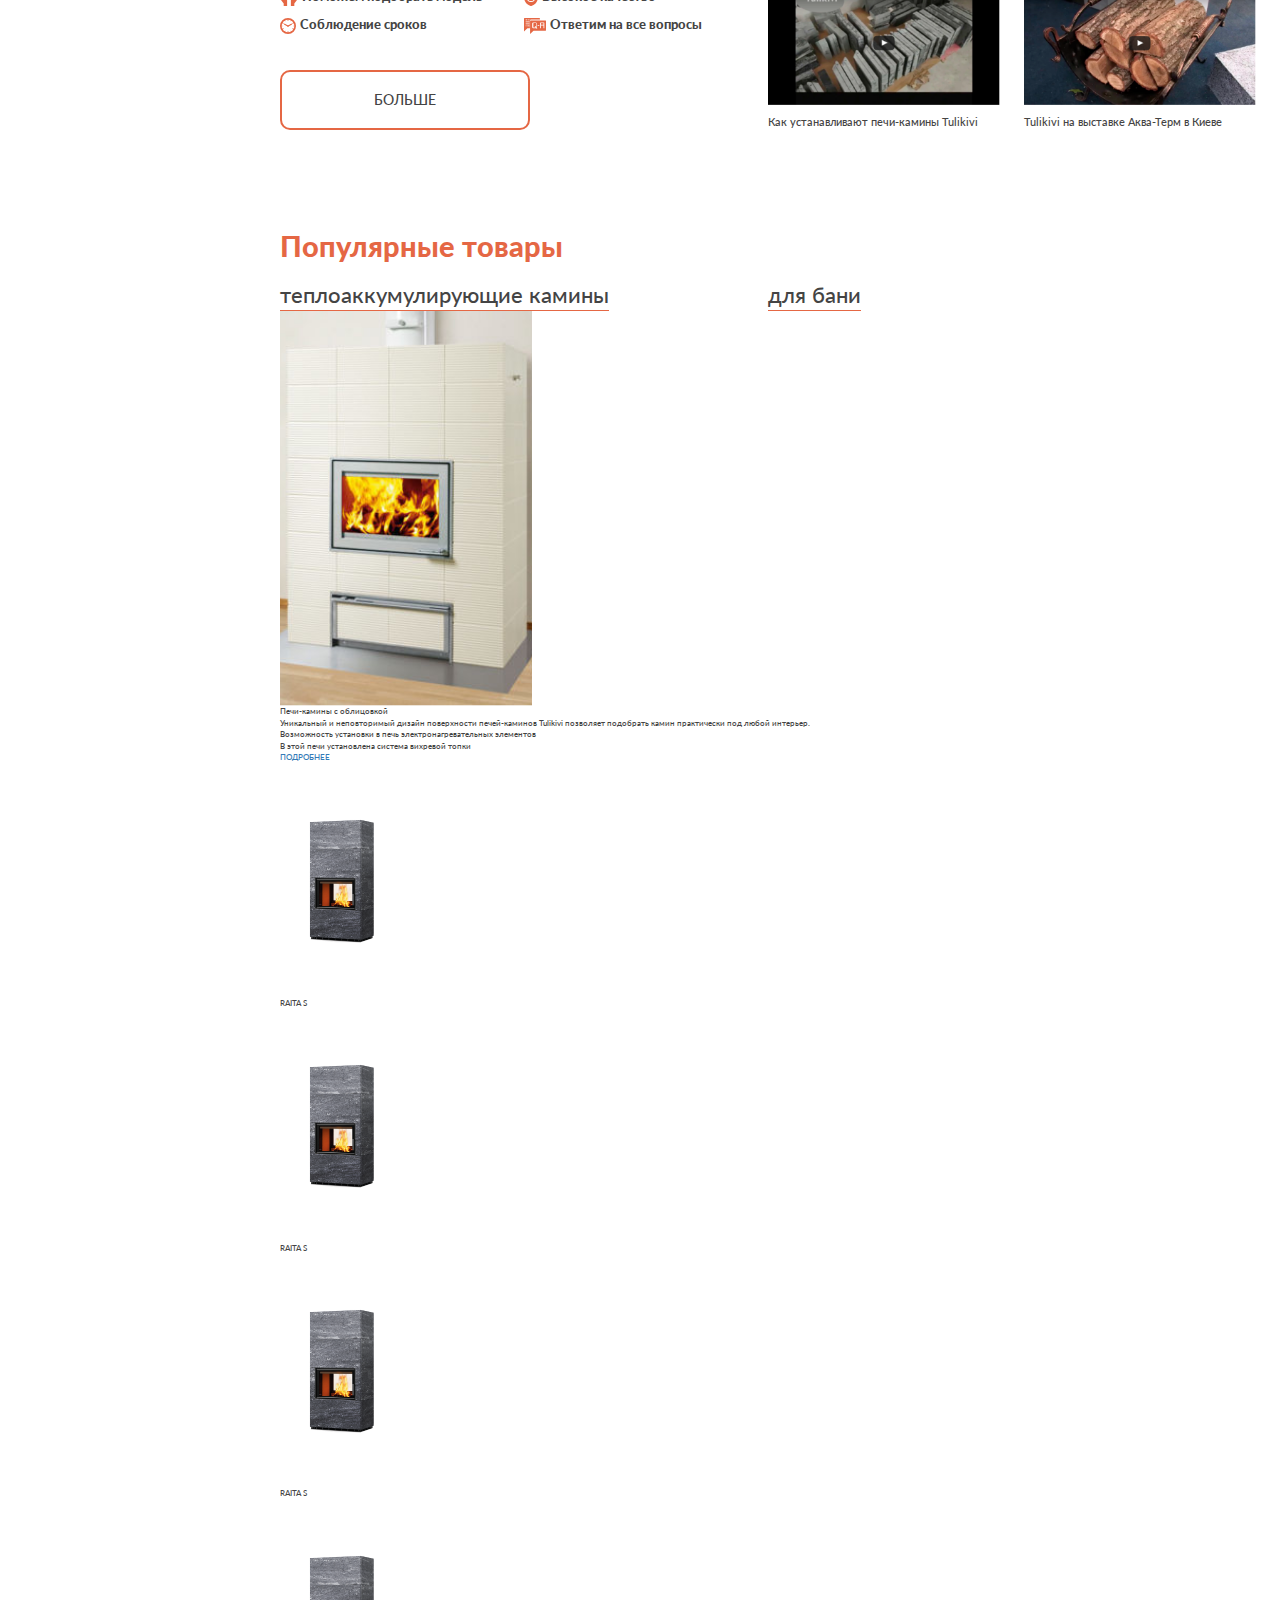
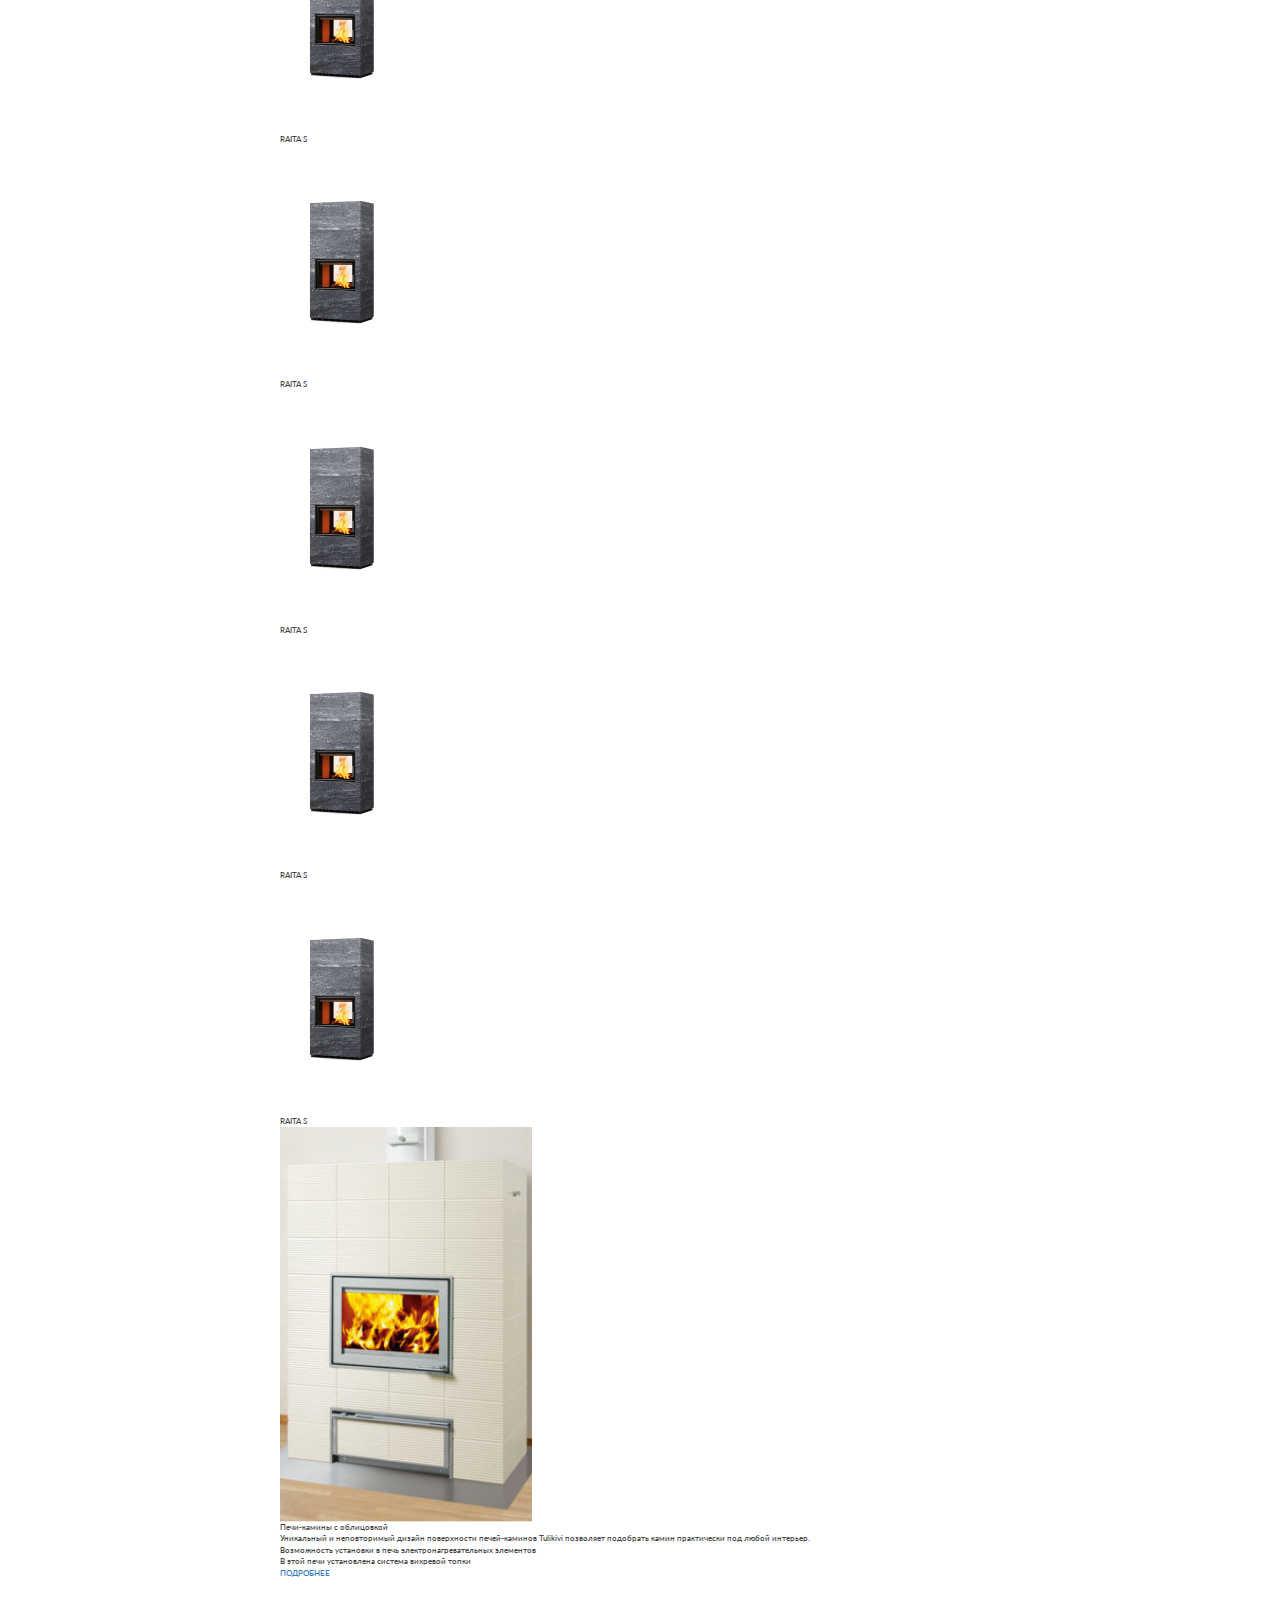
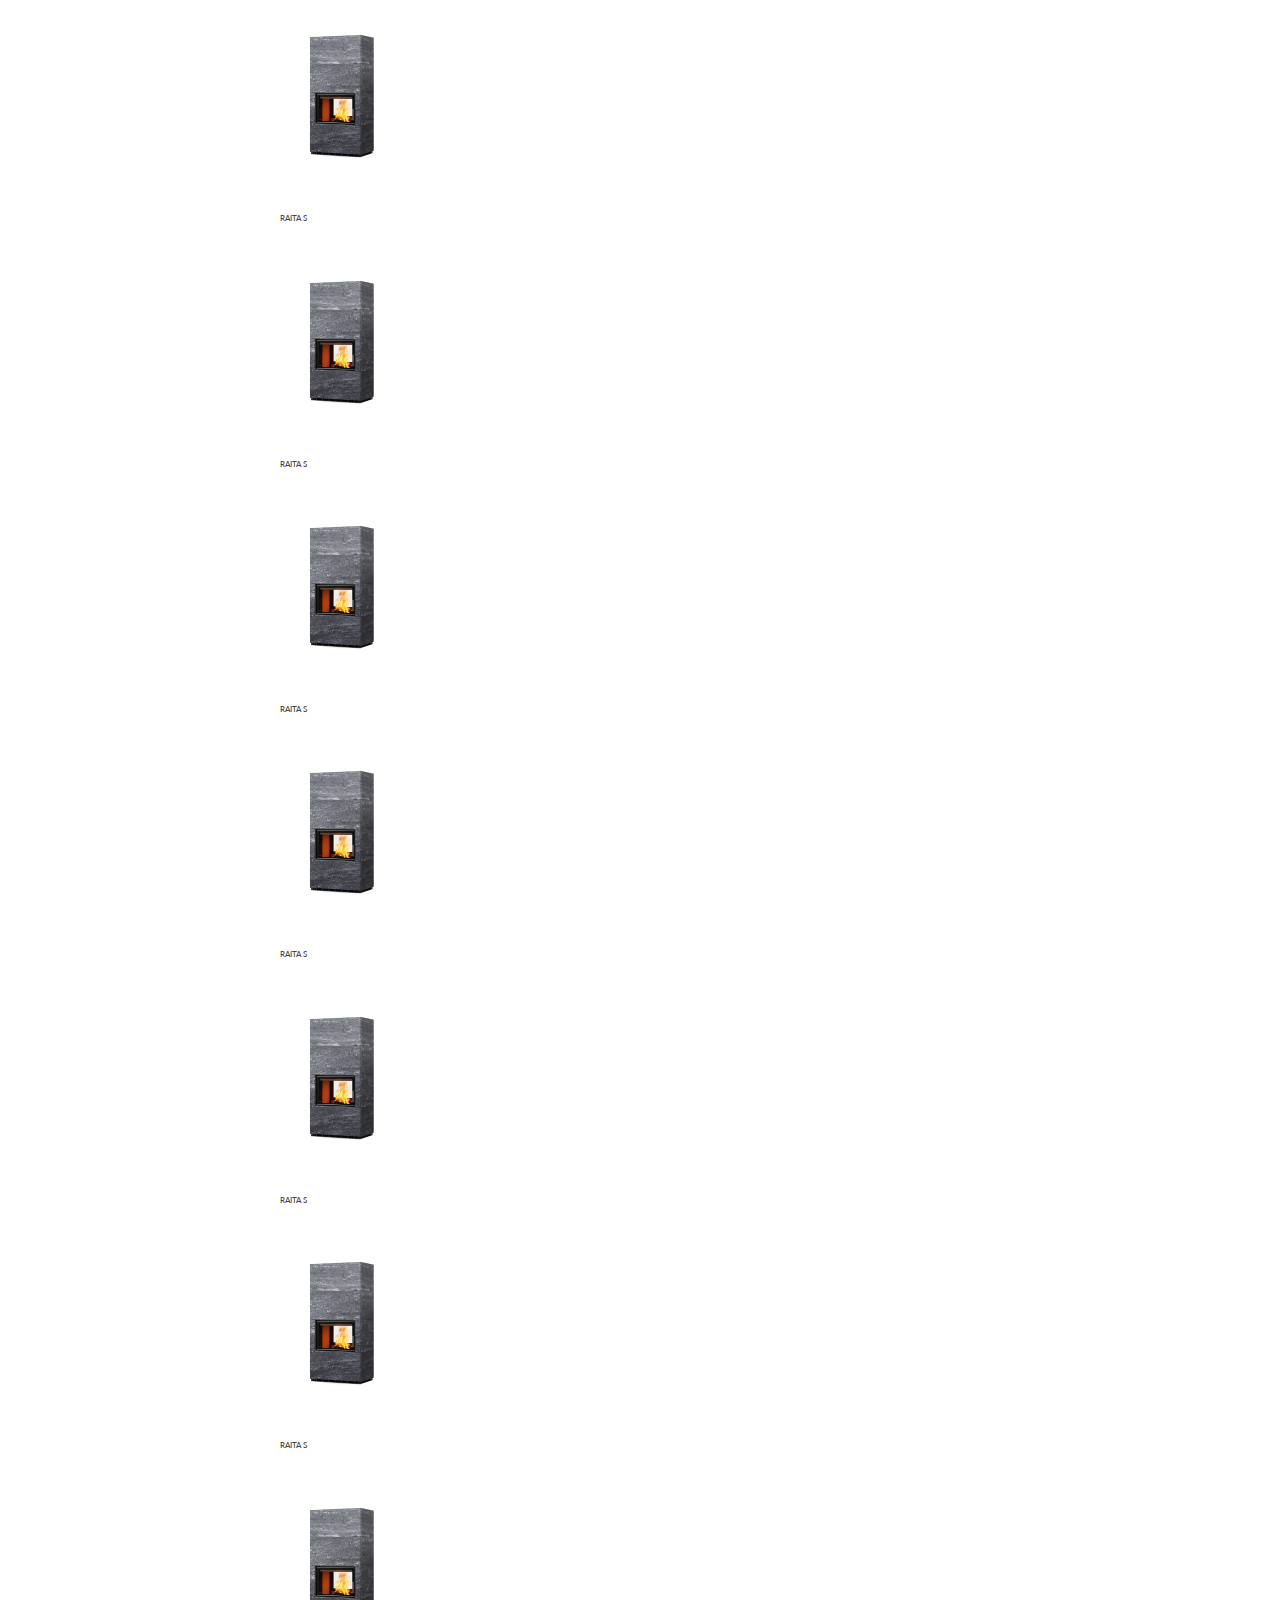
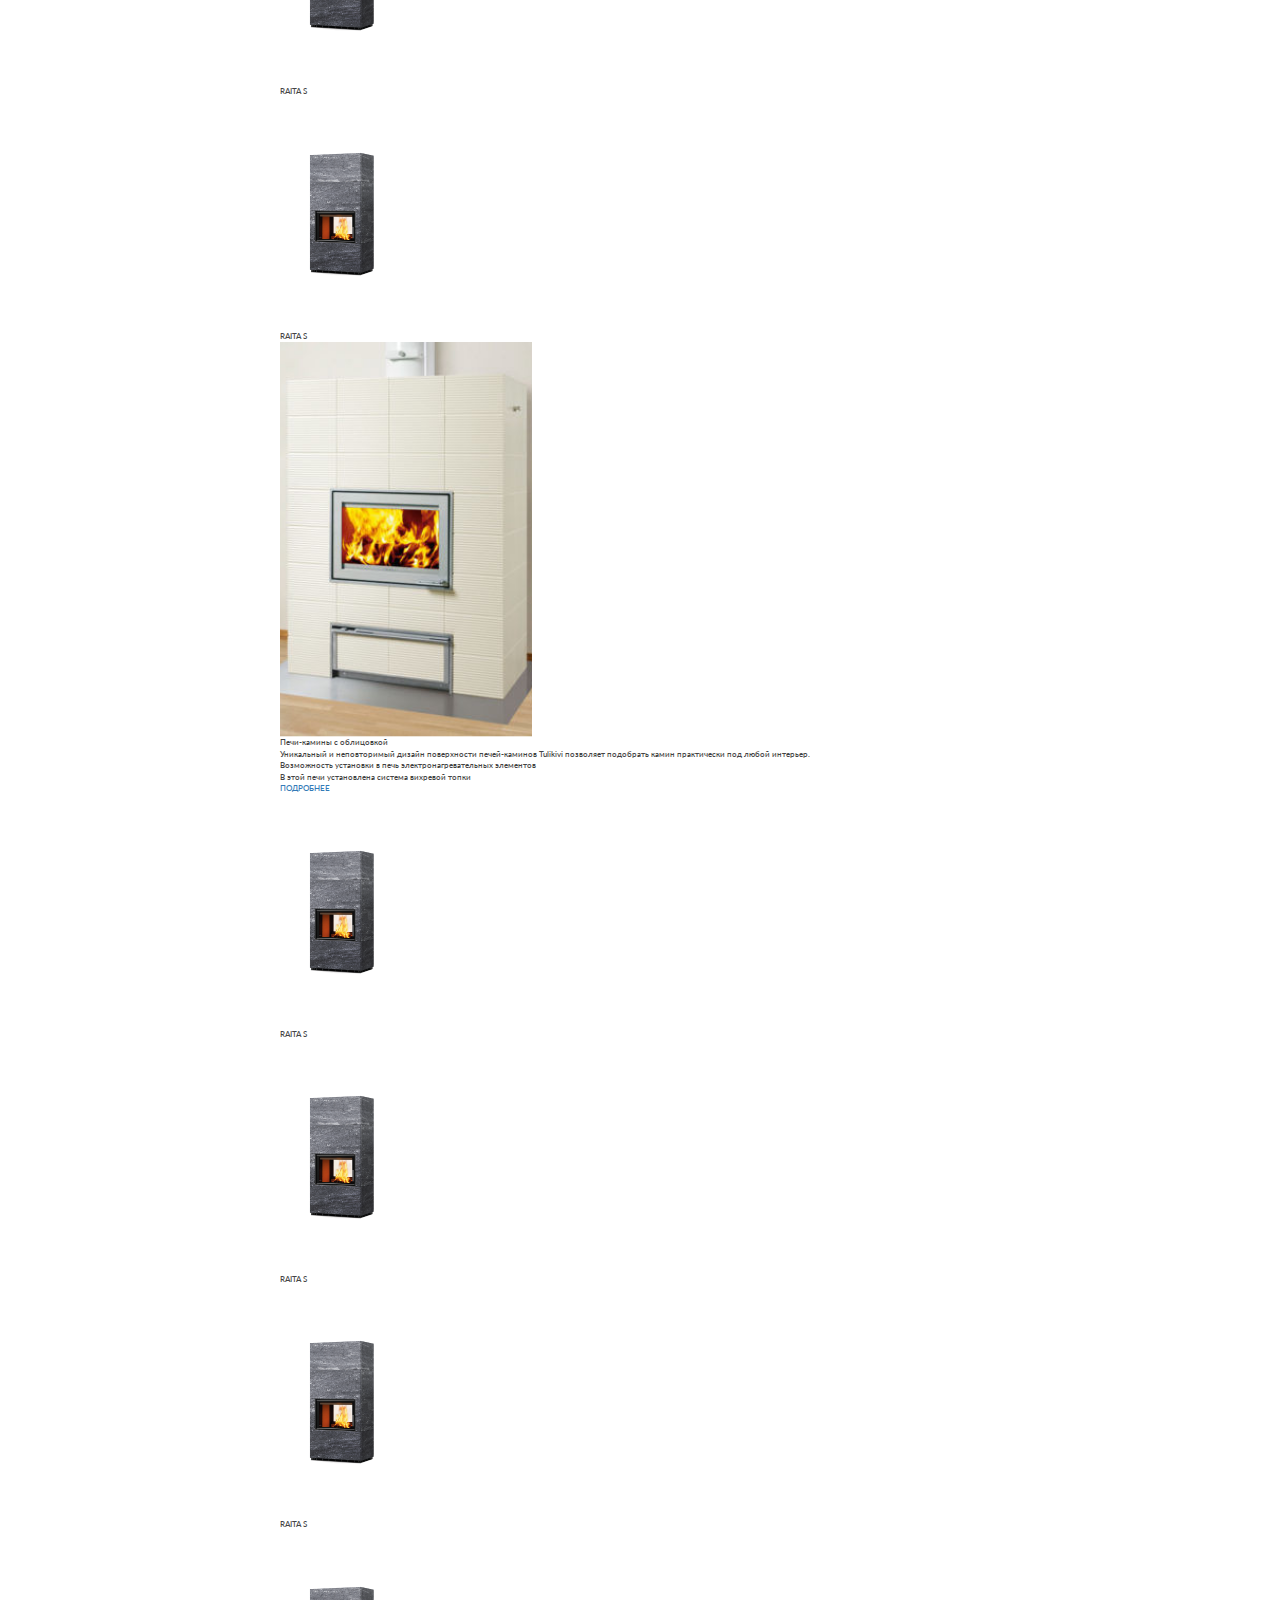
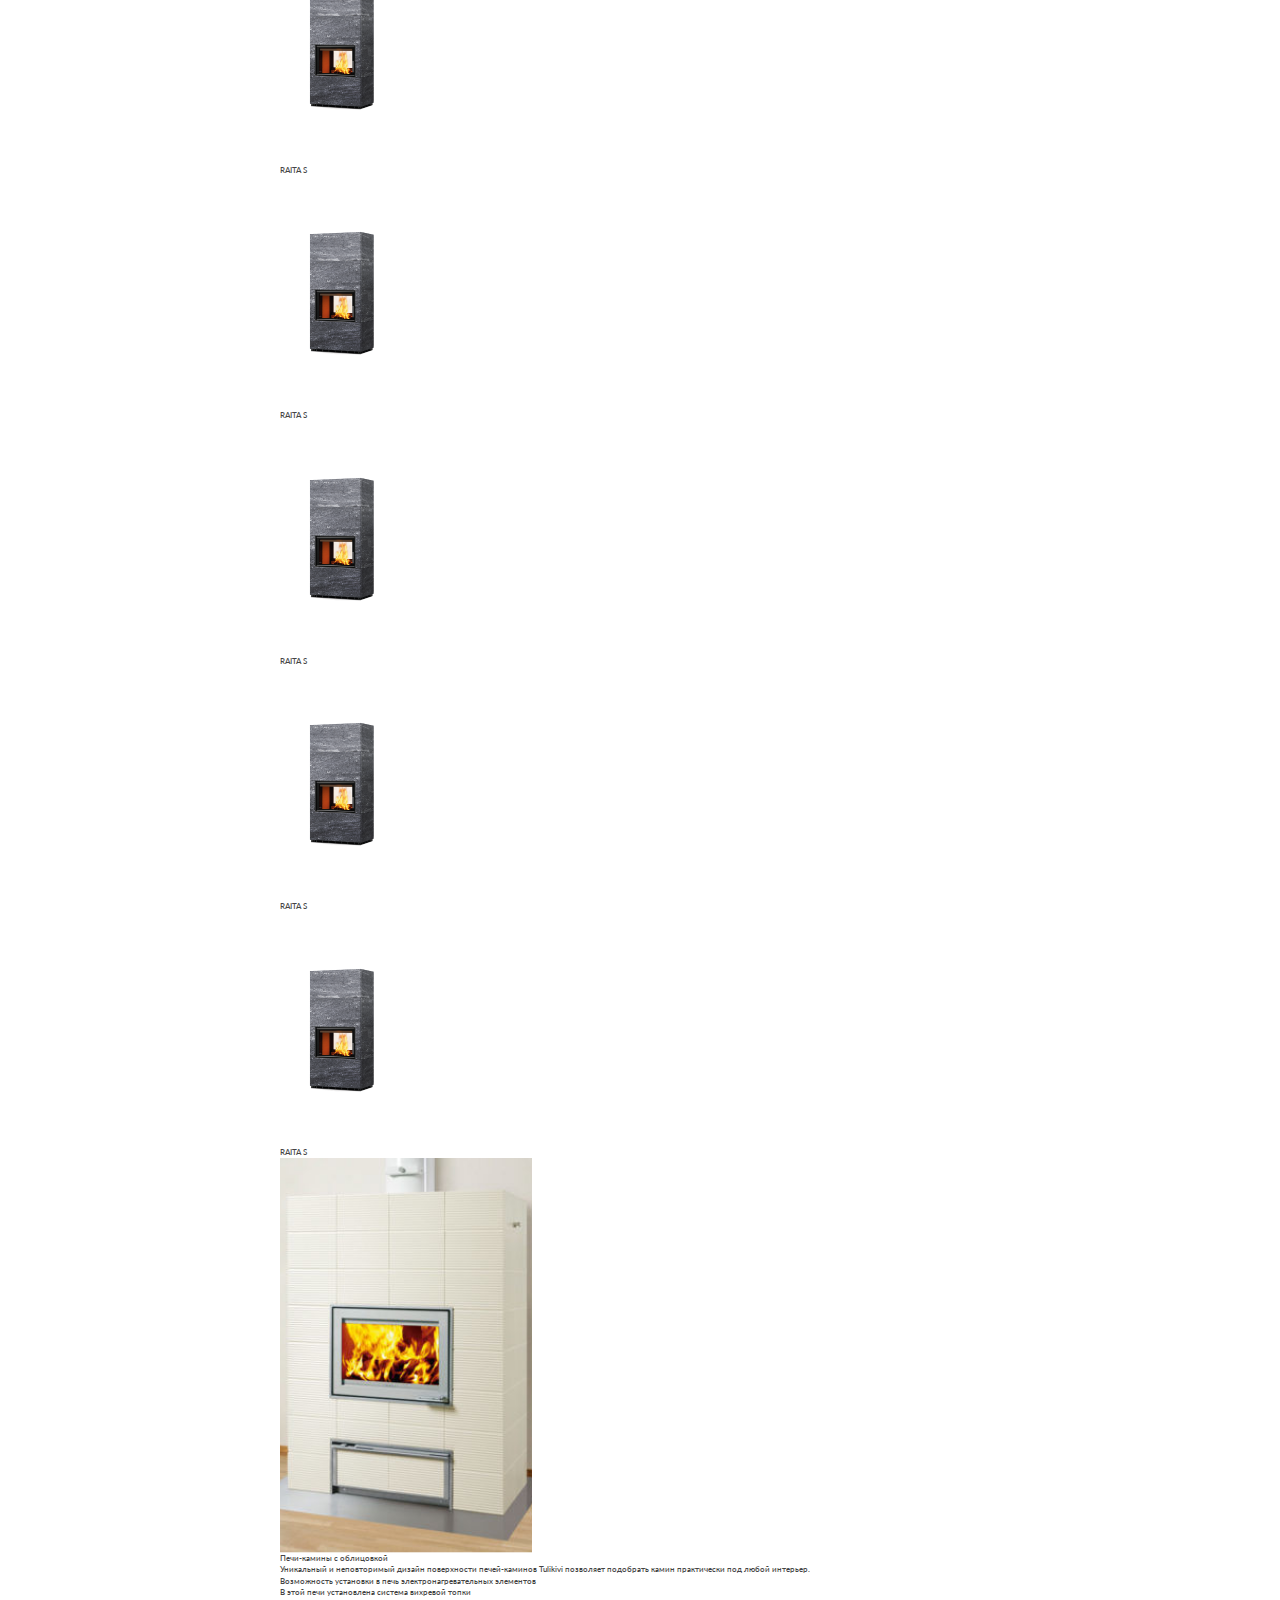
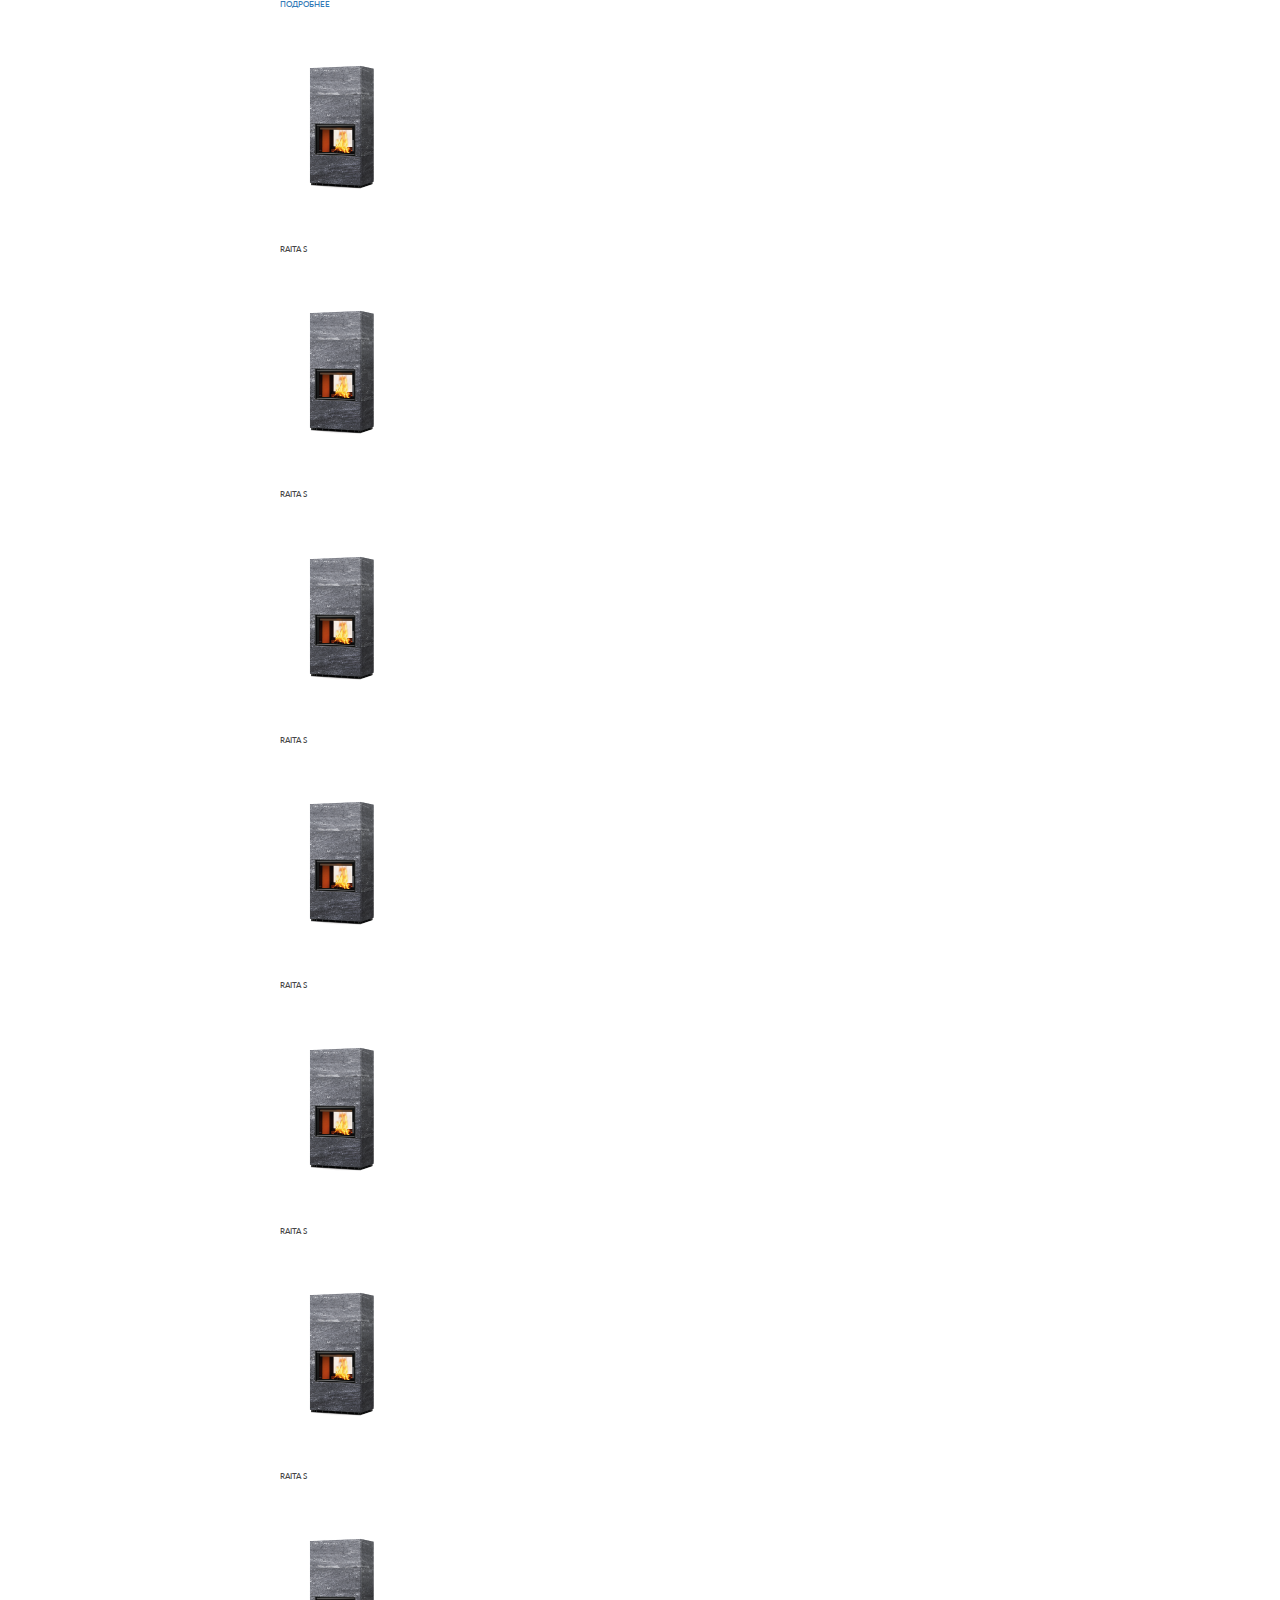
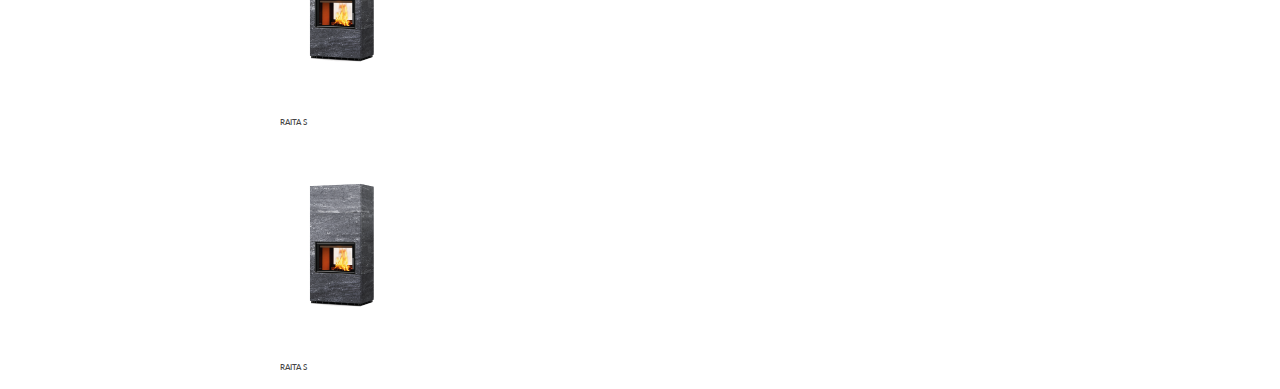
==== commit 4a523017: "first commit - created by A.R." ====
--- a/index.html
+++ b/index.html
@@ -48,7 +48,7 @@
             </ul>
         </div>
     </div>
-    <div class="page_wrapper">
+    <div class="page_wrapper_without_site_bar">
         <div class="main">
             <div class="main_slider">
                 <div class="main_slide  main_slide_active">
@@ -338,7 +338,6 @@
             <h5 class="main_popular_camin"><span>теплоаккумулирующие камины</span></h5>
             <h5 class="main_popular_banya"><span>для бани</span></h5>
             <div class="main_popular_wrapper">
-                <div class="main_popular_column">
                 <div class="main_popular_viewer">
                     <div class="main_popular_category">
                         <div class="main_popular_category_img">
@@ -373,63 +372,60 @@
                             </a>
                             <a href="#" class="main_popular_slide">
                                 <div class="main_popular_slide_img">
-                                    <img src="assets/img/tovar2.png" alt="">
-                                </div>
-                                <div class="main_popular_slide_header">
-                                    RAITA S
-                                </div>
-                            </a>
-                            <a href="#" class="main_popular_slide">
-                                <div class="main_popular_slide_img">
-                                    <img src="assets/img/tovar3.png" alt="">
-                                </div>
-                                <div class="main_popular_slide_header">
-                                    RAITA S
-                                </div>
-                            </a>
-                            <a href="#" class="main_popular_slide">
-                                <div class="main_popular_slide_img">
-                                    <img src="assets/img/tovar1.png" alt="">
-                                </div>
-                                <div class="main_popular_slide_header">
-                                    RAITA S
-                                </div>
-                            </a>
-                            <a href="#" class="main_popular_slide">
-                                <div class="main_popular_slide_img">
-                                    <img src="assets/img/tovar1.png" alt="">
-                                </div>
-                                <div class="main_popular_slide_header">
-                                    RAITA S
-                                </div>
-                            </a>
-                            <a href="#" class="main_popular_slide">
-                                <div class="main_popular_slide_img">
-                                    <img src="assets/img/tovar2.png" alt="">
-                                </div>
-                                <div class="main_popular_slide_header">
-                                    RAITA S
-                                </div>
-                            </a>
-                            <a href="#" class="main_popular_slide">
-                                <div class="main_popular_slide_img">
-                                    <img src="assets/img/tovar3.png" alt="">
-                                </div>
-                                <div class="main_popular_slide_header">
-                                    RAITA S
-                                </div>
-                            </a>
-                            <a href="#" class="main_popular_slide">
-                                <div class="main_popular_slide_img">
-                                    <img src="assets/img/tovar1.png" alt="">
-                                </div>
-                                <div class="main_popular_slide_header">
-                                    RAITA S
-                                </div>
-                            </a>
-                        </div>
-                        <div class="slick_d_arrow">
-                            <img src="assets/img/slick_d.svg" alt="">
+                                    <img src="assets/img/tovar1.png" alt="">
+                                </div>
+                                <div class="main_popular_slide_header">
+                                    RAITA S
+                                </div>
+                            </a>
+                            <a href="#" class="main_popular_slide">
+                                <div class="main_popular_slide_img">
+                                    <img src="assets/img/tovar1.png" alt="">
+                                </div>
+                                <div class="main_popular_slide_header">
+                                    RAITA S
+                                </div>
+                            </a>
+                            <a href="#" class="main_popular_slide">
+                                <div class="main_popular_slide_img">
+                                    <img src="assets/img/tovar1.png" alt="">
+                                </div>
+                                <div class="main_popular_slide_header">
+                                    RAITA S
+                                </div>
+                            </a>
+                            <a href="#" class="main_popular_slide">
+                                <div class="main_popular_slide_img">
+                                    <img src="assets/img/tovar1.png" alt="">
+                                </div>
+                                <div class="main_popular_slide_header">
+                                    RAITA S
+                                </div>
+                            </a>
+                            <a href="#" class="main_popular_slide">
+                                <div class="main_popular_slide_img">
+                                    <img src="assets/img/tovar1.png" alt="">
+                                </div>
+                                <div class="main_popular_slide_header">
+                                    RAITA S
+                                </div>
+                            </a>
+                            <a href="#" class="main_popular_slide">
+                                <div class="main_popular_slide_img">
+                                    <img src="assets/img/tovar1.png" alt="">
+                                </div>
+                                <div class="main_popular_slide_header">
+                                    RAITA S
+                                </div>
+                            </a>
+                            <a href="#" class="main_popular_slide">
+                                <div class="main_popular_slide_img">
+                                    <img src="assets/img/tovar1.png" alt="">
+                                </div>
+                                <div class="main_popular_slide_header">
+                                    RAITA S
+                                </div>
+                            </a>
                         </div>
                     </div>
                 </div>
@@ -522,105 +518,6 @@
                                 </div>
                             </a>
                         </div>
-                        <div class="slick_d_arrow">
-                            <img src="assets/img/slick_d.svg" alt="">
-                        </div>
-                    </div>
-                </div>
-                </div>
-                <div class="main_popular_column">
-                <div class="main_popular_viewer">
-                    <div class="main_popular_category">
-                        <div class="main_popular_category_img">
-                            <div class="main_popular_category_img_viewer">
-                                <img src="assets/img/category3.png" alt="">
-                            </div>
-                        </div>
-                        <div class="main_popular_category_content">
-                            <h6 class="main_popular_category_header">
-                                Дровяные печи для бани
-                            </h6>
-                            <div class="main_popular_category_text">
-                                Уникальный и неповторимый дизайн поверхности печей-каминов
-                                Tulikivi позволяет подобрать камин практически под любой интерьер.
-                                <ul>
-                                    <li>Возможность установки в печь электронагревательных элементов</li>
-                                    <li>В этой печи установлена система вихревой топки</li>
-                                </ul>
-                            </div>
-                            <a href="#" class="main_popular_category_btn">ПОДРОБНЕЕ</a>
-                        </div>
-                    </div>
-                    <div class="main_popular_slider">
-                        <div class="main_popular_slider_viewer">
-                            <a href="#" class="main_popular_slide">
-                                <div class="main_popular_slide_img">
-                                    <img src="assets/img/tovar2.png" alt="">
-                                </div>
-                                <div class="main_popular_slide_header">
-                                    RAITA S
-                                </div>
-                            </a>
-                            <a href="#" class="main_popular_slide">
-                                <div class="main_popular_slide_img">
-                                    <img src="assets/img/tovar3.png" alt="">
-                                </div>
-                                <div class="main_popular_slide_header">
-                                    RAITA S
-                                </div>
-                            </a>
-                            <a href="#" class="main_popular_slide">
-                                <div class="main_popular_slide_img">
-                                    <img src="assets/img/tovar1.png" alt="">
-                                </div>
-                                <div class="main_popular_slide_header">
-                                    RAITA S
-                                </div>
-                            </a>
-                            <a href="#" class="main_popular_slide">
-                                <div class="main_popular_slide_img">
-                                    <img src="assets/img/tovar3.png" alt="">
-                                </div>
-                                <div class="main_popular_slide_header">
-                                    RAITA S
-                                </div>
-                            </a>
-                            <a href="#" class="main_popular_slide">
-                                <div class="main_popular_slide_img">
-                                    <img src="assets/img/tovar1.png" alt="">
-                                </div>
-                                <div class="main_popular_slide_header">
-                                    RAITA S
-                                </div>
-                            </a>
-                            <a href="#" class="main_popular_slide">
-                                <div class="main_popular_slide_img">
-                                    <img src="assets/img/tovar2.png" alt="">
-                                </div>
-                                <div class="main_popular_slide_header">
-                                    RAITA S
-                                </div>
-                            </a>
-                            <a href="#" class="main_popular_slide">
-                                <div class="main_popular_slide_img">
-                                    <img src="assets/img/tovar1.png" alt="">
-                                </div>
-                                <div class="main_popular_slide_header">
-                                    RAITA S
-                                </div>
-                            </a>
-                            <a href="#" class="main_popular_slide">
-                                <div class="main_popular_slide_img">
-                                    <img src="assets/img/tovar3.png" alt="">
-                                </div>
-                                <div class="main_popular_slide_header">
-                                    RAITA S
-                                </div>
-                            </a>
-                        </div>
-                        <div class="slick_d_arrow">
-                            <img src="assets/img/slick_d.svg" alt="">
-                        </div>
                     </div>
                 </div>
                 <div class="main_popular_viewer">
@@ -712,243 +609,104 @@
                                 </div>
                             </a>
                         </div>
-                        <div class="slick_d_arrow">
-                            <img src="assets/img/slick_d.svg" alt="">
-                        </div>
-                    </div>
-                </div>
-                </div>
-            </div>
-        </section>
-        <section class="main_reviews">
-            <h3 class="main_reviews_header">
-                Отзывы
-            </h3>
-            <div class="main_reviews_content">
-                <div class="main_reviews_videos">
-                    <div class="main_reviews_video"><img src="assets/img/Video5.png" alt="" class="main_reviews_video_frame">
-                        <!--<div class="main_about_video_text">Комфортное тепло Tulikivi или почему мы?</div>-->
-                    </div>
-                    <div class="main_reviews_video"><img src="assets/img/Video6.png" alt="" class="main_reviews_video_frame">
-                        <!--<div class="main_about_video_text">О компании Tulikivi</div>-->
-                    </div>
-                    <div class="main_reviews_video"><img src="assets/img/Video7.png" alt="" class="main_reviews_video_frame">
-                        <!--<div class="main_about_video_text">Как устанавливают печи-камины Tulikivi</div>-->
-                    </div>
-                    <div class="main_reviews_video"><img src="assets/img/Video8.png" alt="" class="main_reviews_video_frame">
-                        <!--<div class="main_about_video_text">Tulikivi на выставке Аква-Терм в Киеве</div>-->
-                    </div>
-                </div>
-                <div class="main_reviews_wrapper">
-                    <div class="main_reviews_slider">
-                        <a class="main_reviews_slide">
-                            <div class="main_reviews_slide_img">
-                                <img src="assets/img/review.png" alt="">
-                            </div>
-                            <div class="main_reviews_slide_content">
-                                <div class="main_reviews_slide_header">
-                                    Ростислав
-                                </div>
-                                <div class="main_reviews_slide_text">
-                                    Моя жена давно хотела поставить в нашем доме настоящую русскую печь, чтобы было можно готовить блюда,
-                                    как у бабушки. Поэтому я решил приобрести ей печь с духовкой от Tulikivi.
-                                    Ее восторг превзошел все мои ожидания. Теперь эта печь работает на полную мощность и
-                                    каждый день супруга радует меня все новыми и новыми блюдами. Хотите обрадовать жену —
-                                    купите ей такую печь, ведь изделие имеет не только привлекательный внешний вид, но и
-                                    обладает широким функционалом. Спасибо за все Tulikivi.
-                                </div>
-                                <div class="main_reviews_slide_link">Читать</div>
-                            </div>
-                        </a>
-                        <a class="main_reviews_slide">
-                            <div class="main_reviews_slide_img">
-                                <img src="assets/img/tulikivi_slider.png" alt="">
-                            </div>
-                            <div class="main_reviews_slide_content">
-                                <div class="main_reviews_slide_header">
-                                    Роман
-                                </div>
-                                <div class="main_reviews_slide_text">
-                                    Моя жена давно хотела поставить в нашем доме настоящую русскую печь, чтобы было можно готовить блюда,
-                                    как у бабушки. Поэтому я решил приобрести ей печь с духовкой от Tulikivi.
-                                    Ее восторг превзошел все мои ожидания. Теперь эта печь работает на полную мощность и
-                                    каждый день супруга радует меня все новыми и новыми блюдами. Хотите обрадовать жену —
-                                    купите ей такую печь, ведь изделие имеет не только привлекательный внешний вид, но и
-                                    обладает широким функционалом. Спасибо за все Tulikivi.
-                                </div>
-                                <div class="main_reviews_slide_link">Читать</div>
-                            </div>
-                        </a>
-                        <a class="main_reviews_slide">
-                            <div class="main_reviews_slide_img">
-                                <img src="assets/img/review.png" alt="">
-                            </div>
-                            <div class="main_reviews_slide_content">
-                                <div class="main_reviews_slide_header">
-                                    Анатолий
-                                </div>
-                                <div class="main_reviews_slide_text">
-                                    Моя жена давно хотела поставить в нашем доме настоящую русскую печь, чтобы было можно готовить блюда,
-                                    как у бабушки. Поэтому я решил приобрести ей печь с духовкой от Tulikivi.
-                                    Ее восторг превзошел все мои ожидания. Теперь эта печь работает на полную мощность и
-                                    каждый день супруга радует меня все новыми и новыми блюдами. Хотите обрадовать жену —
-                                    купите ей такую печь, ведь изделие имеет не только привлекательный внешний вид, но и
-                                    обладает широким функционалом. Спасибо за все Tulikivi.
-                                </div>
-                                <div class="main_reviews_slide_link">Читать</div>
-                            </div>
-                        </a>
-                        <a class="main_reviews_slide">
-                            <div class="main_reviews_slide_img">
-                                <img src="assets/img/review.png" alt="">
-                            </div>
-                            <div class="main_reviews_slide_content">
-                                <div class="main_reviews_slide_header">
-                                    Анатолий
-                                </div>
-                                <div class="main_reviews_slide_text">
-                                    Моя жена давно хотела поставить в нашем доме настоящую русскую печь, чтобы было можно готовить блюда,
-                                    как у бабушки. Поэтому я решил приобрести ей печь с духовкой от Tulikivi.
-                                    Ее восторг превзошел все мои ожидания. Теперь эта печь работает на полную мощность и
-                                    каждый день супруга радует меня все новыми и новыми блюдами. Хотите обрадовать жену —
-                                    купите ей такую печь, ведь изделие имеет не только привлекательный внешний вид, но и
-                                    обладает широким функционалом. Спасибо за все Tulikivi.
-                                </div>
-                                <div class="main_reviews_slide_link">Читать</div>
-                            </div>
-                        </a>
-                        <a class="main_reviews_slide">
-                            <div class="main_reviews_slide_img">
-                                <img src="assets/img/review.png" alt="">
-                            </div>
-                            <div class="main_reviews_slide_content">
-                                <div class="main_reviews_slide_header">
-                                    Анатолий
-                                </div>
-                                <div class="main_reviews_slide_text">
-                                    Моя жена давно хотела поставить в нашем доме настоящую русскую печь, чтобы было можно готовить блюда,
-                                    как у бабушки. Поэтому я решил приобрести ей печь с духовкой от Tulikivi.
-                                    Ее восторг превзошел все мои ожидания. Теперь эта печь работает на полную мощность и
-                                    каждый день супруга радует меня все новыми и новыми блюдами. Хотите обрадовать жену —
-                                    купите ей такую печь, ведь изделие имеет не только привлекательный внешний вид, но и
-                                    обладает широким функционалом. Спасибо за все Tulikivi.
-                                </div>
-                                <div class="main_reviews_slide_link">Читать</div>
-                            </div>
-                        </a>
-                    </div>
-                </div>
-            </div>
-        </section>
-        <section class="main_why">
-            <div class="main_why_content">
-                <h3 class="main_why_header">
-                    Почему мы
-                </h3>
-                <div class="main_why_text">
-                    Если Вы задумываетесь об обновлении интерьера Вашего загородного дома или же элитных апартаментов, 
-                    то Вам определенно придет по душе та продукция, которую Вы можете найти на нашем сайте. 
-                    Мы предлагаем Вам элитные печи-камины бренда Tulikivi, которые не только имеют красивый внешний вид, 
-                    но и полностью функциональны и обеспечивают любому жилью настоящую независимость от коммунальных энергосистем. 
-                    Данная продукция производится в Финляндии с использованием только самого современного оборудования и материалов, 
-                    поэтому, о ее конечном качестве и дизайне Вы можете не переживать. В основе конструкции камина лежит особая 
-                    вихревая топка с вторичным дожигом, а также специальная система противотока. 
-                    Эти технологии являются «ноу-хау» на рынке и больше никем не используются.
-                </div>
-                <a href="#" class="main_why_link">Читать</a>
-
-            <div class="main_why_options">
-                <a href="#" class="main_why_option">
-                    <div class="main_why_option_number">
-                        48
-                    </div>
-                    <div class="main_why_option_text">
-                        Часов теплоотдачи
-                    </div>
-                </a>
-                <a href="#"  class="main_why_option">
-                    <div class="main_why_option_number">
-                        91%
-                    </div>
-                    <div class="main_why_option_text">
-                        КПД камина
-                    </div>
-                </a>
-                <a href="#"  class="main_why_option">
-                    <div class="main_why_option_number">
-                        5
-                    </div>
-                    <div class="main_why_option_text">
-                        Лет гарантии
-                    </div>
-                </a>
-                <a href="#"  class="main_why_option">
-                    <div class="main_why_option_number">
-                        100%
-                    </div>
-                    <div class="main_why_option_text">
-                        Сервис
-                    </div>
-                </a>
-            </div>
-            </div>
-            <a href="#" class="main_why_catalog">
-                <h4>КАТАЛОГИ</h4>
-            </a>
-        </section>
-        <section class="drive">
-            <div class="drive_img">
-                <div class="drive_img_viewer">
-                    <img src="assets/img/main_slide.png" alt="">
-                </div>
-            </div>
-            <div class="drive_content">
-
-                    <h3 class="drive_header">
-                        Запись на тест-драйв
-                    </h3>
-                    <h6 class="drive_sub_header">
-                        Lorem ipsum dolor sit amet, consectetur adipiscing elit. Aenean
-                    </h6>
-                    <div class="drive_text">
-                        Lorem ipsum dolor sit amet, consectetur adipiscing elit. Aenean euismod bibendum
-                        laoreet. Proin gravida dolor sit amet lacus accumsan et viverra justo commodo.
-                        Proin sodales pulvinar tempor. Cum sociis natoque penatibus et magnis dis parturient
-                        montes, nascetur ridiculus mus. Nam fermentum,
-                        nulla luctus pharetra vulputate, felis tellus mollis orci, sed rhoncus sapien nunc eget.
-                    </div>
-                <form class="drive_form" action="#" method="POST">
-                    <div class="drive_form_input">
-                        <input type="text" name="name" id="drive_name" value="">
-                        <label for="drive_name">Ваше имя:*</label>
-                    </div>
-                    <div class="drive_form_input">
-                        <input type="text" name="phone" id="drive_phone" value="">
-                        <label for="drive_phone">Телефон:*</label>
-                    </div>
-                    <div class="drive_form_input">
-                        <select name="city" id="drive_city" value="">
-                            <option value=""></option>
-                            <option value="Киев">Киев</option>
-                            <option value="Одесса">Одесса</option>
-                            <option value="Днепр">Днепр</option>
-                        </select>
-                        <label for="drive_city">Город:</label>
-                    </div>
-                    <div class="drive_form_input">
-                        <input type="text" name="time" id="drive_time" value="">
-                        <label for="drive_time">Удобное время:</label>
-                    </div>
-                    <div class="drive_form_input">
-                        <button class="drive_submit" type="submit"><p>ЗАПИСАТЬСЯ</p></button>
-                    </div>
-                </form>
+                    </div>
+                </div>
+                <div class="main_popular_viewer">
+                    <div class="main_popular_category">
+                        <div class="main_popular_category_img">
+                            <div class="main_popular_category_img_viewer">
+                                <img src="assets/img/category1.png" alt="">
+                            </div>
+                        </div>
+                        <div class="main_popular_category_content">
+                            <h6 class="main_popular_category_header">
+                                Печи-камины с облицовкой
+                            </h6>
+                            <div class="main_popular_category_text">
+                                Уникальный и неповторимый дизайн поверхности печей-каминов
+                                Tulikivi позволяет подобрать камин практически под любой интерьер.
+                                <ul>
+                                    <li>Возможность установки в печь электронагревательных элементов</li>
+                                    <li>В этой печи установлена система вихревой топки</li>
+                                </ul>
+                            </div>
+                            <a href="#" class="main_popular_category_btn">ПОДРОБНЕЕ</a>
+                        </div>
+                    </div>
+                    <div class="main_popular_slider">
+                        <div class="main_popular_slider_viewer">
+                            <a href="#" class="main_popular_slide">
+                                <div class="main_popular_slide_img">
+                                    <img src="assets/img/tovar1.png" alt="">
+                                </div>
+                                <div class="main_popular_slide_header">
+                                    RAITA S
+                                </div>
+                            </a>
+                            <a href="#" class="main_popular_slide">
+                                <div class="main_popular_slide_img">
+                                    <img src="assets/img/tovar1.png" alt="">
+                                </div>
+                                <div class="main_popular_slide_header">
+                                    RAITA S
+                                </div>
+                            </a>
+                            <a href="#" class="main_popular_slide">
+                                <div class="main_popular_slide_img">
+                                    <img src="assets/img/tovar1.png" alt="">
+                                </div>
+                                <div class="main_popular_slide_header">
+                                    RAITA S
+                                </div>
+                            </a>
+                            <a href="#" class="main_popular_slide">
+                                <div class="main_popular_slide_img">
+                                    <img src="assets/img/tovar1.png" alt="">
+                                </div>
+                                <div class="main_popular_slide_header">
+                                    RAITA S
+                                </div>
+                            </a>
+                            <a href="#" class="main_popular_slide">
+                                <div class="main_popular_slide_img">
+                                    <img src="assets/img/tovar1.png" alt="">
+                                </div>
+                                <div class="main_popular_slide_header">
+                                    RAITA S
+                                </div>
+                            </a>
+                            <a href="#" class="main_popular_slide">
+                                <div class="main_popular_slide_img">
+                                    <img src="assets/img/tovar1.png" alt="">
+                                </div>
+                                <div class="main_popular_slide_header">
+                                    RAITA S
+                                </div>
+                            </a>
+                            <a href="#" class="main_popular_slide">
+                                <div class="main_popular_slide_img">
+                                    <img src="assets/img/tovar1.png" alt="">
+                                </div>
+                                <div class="main_popular_slide_header">
+                                    RAITA S
+                                </div>
+                            </a>
+                            <a href="#" class="main_popular_slide">
+                                <div class="main_popular_slide_img">
+                                    <img src="assets/img/tovar1.png" alt="">
+                                </div>
+                                <div class="main_popular_slide_header">
+                                    RAITA S
+                                </div>
+                            </a>
+                        </div>
+                    </div>
+                </div>
             </div>
         </section>
     </div>
 </div>
 <script src="assets/js/jquery.js"></script>
-<script src="assets/js/slick.min.js"></script>
 <script src="assets/js/script.js"></script>
 </body>
 </html>--- a/assets/fonts/lato.css
+++ b/assets/fonts/lato.css
@@ -35,7 +35,7 @@
     font-style: italic;
 }
 @font-face {
-    font-family: 'Lato';
+    font-family: 'Lato Regular';
     src: local('Lato Regular'), local('Lato-Regular'), url('latoregular.woff2') format('woff2'), url('latoregular.woff') format('woff'), url('latoregular.ttf') format('truetype');
     font-weight: 400;
     font-style: normal;
@@ -71,13 +71,13 @@
     font-style: italic;
 }
 @font-face {
-    font-family: 'Lato';
+    font-family: 'Lato Bold';
     src: local('Lato Bold'), local('Lato-Bold'), url('latobold.woff2') format('woff2'), url('latobold.woff') format('woff'), url('latobold.ttf') format('truetype');
     font-weight: 700;
     font-style: normal;
 }
 @font-face {
-    font-family: 'Lato';
+    font-family: 'Lato Bolt Italic';
     src: local('Lato Bold Italic'), local('Lato-BoldItalic'), url('latobolditalic.woff2') format('woff2'), url('latobolditalic.woff') format('woff'), url('latobolditalic.ttf') format('truetype');
     font-weight: 700;
     font-style: italic;
@@ -106,3 +106,133 @@
     font-weight: 900;
     font-style: italic;
 }
+/* rubik-300 - latin */
+@font-face {
+    font-family: 'Rubik';
+    font-style: normal;
+    font-weight: 300;
+    src: url('../fonts/rubik-v7-latin-300.eot'); /* IE9 Compat Modes */
+    src: local('Rubik Light'), local('Rubik-Light'),
+    url('../fonts/rubik-v7-latin-300.eot?#iefix') format('embedded-opentype'), /* IE6-IE8 */
+    url('../fonts/rubik-v7-latin-300.woff2') format('woff2'), /* Super Modern Browsers */
+    url('../fonts/rubik-v7-latin-300.woff') format('woff'), /* Modern Browsers */
+    url('../fonts/rubik-v7-latin-300.ttf') format('truetype'), /* Safari, Android, iOS */
+    url('../fonts/rubik-v7-latin-300.svg#Rubik') format('svg'); /* Legacy iOS */
+}
+/* rubik-300italic - latin */
+@font-face {
+    font-family: 'Rubik';
+    font-style: italic;
+    font-weight: 300;
+    src: url('../fonts/rubik-v7-latin-300italic.eot'); /* IE9 Compat Modes */
+    src: local('Rubik Light Italic'), local('Rubik-LightItalic'),
+    url('../fonts/rubik-v7-latin-300italic.eot?#iefix') format('embedded-opentype'), /* IE6-IE8 */
+    url('../fonts/rubik-v7-latin-300italic.woff2') format('woff2'), /* Super Modern Browsers */
+    url('../fonts/rubik-v7-latin-300italic.woff') format('woff'), /* Modern Browsers */
+    url('../fonts/rubik-v7-latin-300italic.ttf') format('truetype'), /* Safari, Android, iOS */
+    url('../fonts/rubik-v7-latin-300italic.svg#Rubik') format('svg'); /* Legacy iOS */
+}
+/* rubik-regular - latin */
+@font-face {
+    font-family: 'Rubik';
+    font-style: normal;
+    font-weight: 400;
+    src: url('../fonts/rubik-v7-latin-regular.eot'); /* IE9 Compat Modes */
+    src: local('Rubik'), local('Rubik-Regular'),
+    url('../fonts/rubik-v7-latin-regular.eot?#iefix') format('embedded-opentype'), /* IE6-IE8 */
+    url('../fonts/rubik-v7-latin-regular.woff2') format('woff2'), /* Super Modern Browsers */
+    url('../fonts/rubik-v7-latin-regular.woff') format('woff'), /* Modern Browsers */
+    url('../fonts/rubik-v7-latin-regular.ttf') format('truetype'), /* Safari, Android, iOS */
+    url('../fonts/rubik-v7-latin-regular.svg#Rubik') format('svg'); /* Legacy iOS */
+}
+/* rubik-italic - latin */
+@font-face {
+    font-family: 'Rubik';
+    font-style: italic;
+    font-weight: 400;
+    src: url('../fonts/rubik-v7-latin-italic.eot'); /* IE9 Compat Modes */
+    src: local('Rubik Italic'), local('Rubik-Italic'),
+    url('../fonts/rubik-v7-latin-italic.eot?#iefix') format('embedded-opentype'), /* IE6-IE8 */
+    url('../fonts/rubik-v7-latin-italic.woff2') format('woff2'), /* Super Modern Browsers */
+    url('../fonts/rubik-v7-latin-italic.woff') format('woff'), /* Modern Browsers */
+    url('../fonts/rubik-v7-latin-italic.ttf') format('truetype'), /* Safari, Android, iOS */
+    url('../fonts/rubik-v7-latin-italic.svg#Rubik') format('svg'); /* Legacy iOS */
+}
+/* rubik-500 - latin */
+@font-face {
+    font-family: 'Rubik Medium';
+    font-style: normal;
+    font-weight: 500;
+    src: url('../fonts/rubik-v7-latin-500.eot'); /* IE9 Compat Modes */
+    src: local('Rubik Medium'), local('Rubik-Medium'),
+    url('../fonts/rubik-v7-latin-500.eot?#iefix') format('embedded-opentype'), /* IE6-IE8 */
+    url('../fonts/rubik-v7-latin-500.woff2') format('woff2'), /* Super Modern Browsers */
+    url('../fonts/rubik-v7-latin-500.woff') format('woff'), /* Modern Browsers */
+    url('../fonts/rubik-v7-latin-500.ttf') format('truetype'), /* Safari, Android, iOS */
+    url('../fonts/rubik-v7-latin-500.svg#Rubik') format('svg'); /* Legacy iOS */
+}
+/* rubik-500italic - latin */
+@font-face {
+    font-family: 'Rubik';
+    font-style: italic;
+    font-weight: 500;
+    src: url('../fonts/rubik-v7-latin-500italic.eot'); /* IE9 Compat Modes */
+    src: local('Rubik Medium Italic'), local('Rubik-MediumItalic'),
+    url('../fonts/rubik-v7-latin-500italic.eot?#iefix') format('embedded-opentype'), /* IE6-IE8 */
+    url('../fonts/rubik-v7-latin-500italic.woff2') format('woff2'), /* Super Modern Browsers */
+    url('../fonts/rubik-v7-latin-500italic.woff') format('woff'), /* Modern Browsers */
+    url('../fonts/rubik-v7-latin-500italic.ttf') format('truetype'), /* Safari, Android, iOS */
+    url('../fonts/rubik-v7-latin-500italic.svg#Rubik') format('svg'); /* Legacy iOS */
+}
+/* rubik-700 - latin */
+@font-face {
+    font-family: 'Rubik';
+    font-style: normal;
+    font-weight: 700;
+    src: url('../fonts/rubik-v7-latin-700.eot'); /* IE9 Compat Modes */
+    src: local('Rubik Bold'), local('Rubik-Bold'),
+    url('../fonts/rubik-v7-latin-700.eot?#iefix') format('embedded-opentype'), /* IE6-IE8 */
+    url('../fonts/rubik-v7-latin-700.woff2') format('woff2'), /* Super Modern Browsers */
+    url('../fonts/rubik-v7-latin-700.woff') format('woff'), /* Modern Browsers */
+    url('../fonts/rubik-v7-latin-700.ttf') format('truetype'), /* Safari, Android, iOS */
+    url('../fonts/rubik-v7-latin-700.svg#Rubik') format('svg'); /* Legacy iOS */
+}
+/* rubik-700italic - latin */
+@font-face {
+    font-family: 'Rubik';
+    font-style: italic;
+    font-weight: 700;
+    src: url('../fonts/rubik-v7-latin-700italic.eot'); /* IE9 Compat Modes */
+    src: local('Rubik Bold Italic'), local('Rubik-BoldItalic'),
+    url('../fonts/rubik-v7-latin-700italic.eot?#iefix') format('embedded-opentype'), /* IE6-IE8 */
+    url('../fonts/rubik-v7-latin-700italic.woff2') format('woff2'), /* Super Modern Browsers */
+    url('../fonts/rubik-v7-latin-700italic.woff') format('woff'), /* Modern Browsers */
+    url('../fonts/rubik-v7-latin-700italic.ttf') format('truetype'), /* Safari, Android, iOS */
+    url('../fonts/rubik-v7-latin-700italic.svg#Rubik') format('svg'); /* Legacy iOS */
+}
+/* rubik-900 - latin */
+@font-face {
+    font-family: 'Rubik';
+    font-style: normal;
+    font-weight: 900;
+    src: url('../fonts/rubik-v7-latin-900.eot'); /* IE9 Compat Modes */
+    src: local('Rubik Black'), local('Rubik-Black'),
+    url('../fonts/rubik-v7-latin-900.eot?#iefix') format('embedded-opentype'), /* IE6-IE8 */
+    url('../fonts/rubik-v7-latin-900.woff2') format('woff2'), /* Super Modern Browsers */
+    url('../fonts/rubik-v7-latin-900.woff') format('woff'), /* Modern Browsers */
+    url('../fonts/rubik-v7-latin-900.ttf') format('truetype'), /* Safari, Android, iOS */
+    url('../fonts/rubik-v7-latin-900.svg#Rubik') format('svg'); /* Legacy iOS */
+}
+/* rubik-900italic - latin */
+@font-face {
+    font-family: 'Rubik';
+    font-style: italic;
+    font-weight: 900;
+    src: url('../fonts/rubik-v7-latin-900italic.eot'); /* IE9 Compat Modes */
+    src: local('Rubik Black Italic'), local('Rubik-BlackItalic'),
+    url('../fonts/rubik-v7-latin-900italic.eot?#iefix') format('embedded-opentype'), /* IE6-IE8 */
+    url('../fonts/rubik-v7-latin-900italic.woff2') format('woff2'), /* Super Modern Browsers */
+    url('../fonts/rubik-v7-latin-900italic.woff') format('woff'), /* Modern Browsers */
+    url('../fonts/rubik-v7-latin-900italic.ttf') format('truetype'), /* Safari, Android, iOS */
+    url('../fonts/rubik-v7-latin-900italic.svg#Rubik') format('svg'); /* Legacy iOS */
+}
--- a/assets/css/style.css
+++ b/assets/css/style.css
@@ -1,772 +1,1258 @@
+p {
+  font-family: "Lato Regular", sans-serif;
+  font-size: 1.8rem;
+  color: #444444;
+  line-height: 2.4rem;
+}
+
+a {
+  cursor: pointer;
+  text-decoration: none;
+}
+
+a:hover {
+  text-decoration: none;
+  color: #444444;
+}
+
+button {
+  cursor: pointer;
+}
+
+.section_title {
+  font-family: "Lato Bold", sans-serif;
+  color: #444444;
+  font-size: 3.2rem;
+  line-height: 4rem;
+  margin-bottom: 3rem;
+}
+
 body, html, * {
   font-size: 10px;
   font-family: Lato;
-  color: #444444; }
-  @media screen and (max-width: 1680px) {
-    body, html, * {
-      font-size: 8px; } }
-  @media screen and (max-width: 1200px) {
-    body, html, * {
-      font-size: 6px; } }
+  color: #444444;
+}
+@media screen and (max-width: 1680px) {
+  body, html, * {
+    font-size: 8px;
+  }
+}
+@media screen and (max-width: 1200px) {
+  body, html, * {
+    font-size: 6px;
+  }
+}
 
 @font-face {
   font-family: "Comfortaa";
   src: url("../fonts/Comfortaa-Regular.ttf") format("truetype");
   font-weight: 400;
-  font-style: normal; }
+  font-style: normal;
+}
 @font-face {
   font-family: "Comfortaa";
   src: url("../fonts/Comfortaa-Bold.ttf") format("truetype");
   font-weight: 700;
-  font-style: normal; }
+  font-style: normal;
+}
 @font-face {
   font-family: "Comfortaa";
   src: url("../fonts/Comfortaa-Light.ttf") format("truetype");
   font-weight: 300;
-  font-style: normal; }
+  font-style: normal;
+}
+input[type=range] {
+  overflow: hidden;
+  width: 200px;
+  -webkit-appearance: none;
+  background-color: #969696;
+  position: relative;
+  z-index: 1;
+}
+input[type=range]::-webkit-slider-runnable-track {
+  height: 10px;
+  -webkit-appearance: none;
+  color: #13bba4;
+  margin-top: -1px;
+}
+input[type=range]::-webkit-slider-thumb {
+  position: relative;
+  z-index: 2;
+  width: 20px;
+  -webkit-appearance: none;
+  height: 20px;
+  cursor: pointer;
+  background: #FFFFFF;
+  box-shadow: -100px 0 0 100px #e56744;
+}
+
+input[type=range]::-moz-range-thumb {
+  box-shadow: 10px 10px 1px #FFFFFF, 10px 0px 0.9px #FFFFFF;
+  border: 0.3px solid #ffffff;
+  height: 40px;
+  width: 40px;
+  border-radius: 15px;
+  background: #FFFFFF;
+  cursor: pointer;
+}
+
 .aside {
   display: block;
   height: 100vh;
   position: fixed;
   left: 0;
   top: 0;
-  background-color: #fafafa; }
-  .aside_logo {
+  background-color: #fafafa;
+}
+.aside_logo {
+  display: block;
+  width: 40%;
+  height: auto;
+  margin: 20px auto 20px;
+}
+.aside_logo img {
+  width: 100%;
+  max-width: 150px;
+  transition: transform 350ms ease-in-out;
+}
+.aside_logo img:hover {
+  transform: scale(1.1);
+}
+.aside_logo_text {
+  padding-left: 45px;
+  display: block;
+  max-width: 450px;
+  padding-right: 20px;
+  font-size: 1.6rem;
+  font-weight: bold;
+  margin: 0 auto;
+}
+.aside_logo_text i {
+  color: #e56744;
+}
+.aside_phone {
+  font-size: 2.2rem;
+  color: #e56744;
+  width: 100%;
+  padding-left: 15%;
+  padding-bottom: 10%;
+  margin: 20px auto 0 auto;
+}
+.aside_phone p {
+  color: inherit;
+}
+.aside_menu {
+  display: block;
+  padding-left: 15%;
+  height: 50%;
+  position: relative;
+}
+.aside_menu:before {
+  content: "";
+  display: block;
+  position: absolute;
+  width: 12%;
+  height: 1px;
+  background-color: #e56744;
+  top: -8px;
+  right: 44%;
+  margin: 0 auto;
+}
+.aside_menu:after {
+  content: "";
+  display: block;
+  position: absolute;
+  width: 12%;
+  height: 1px;
+  background-color: #e56744;
+  bottom: -8px;
+  right: 44%;
+  margin: 0 auto;
+}
+.aside_menu ul {
+  display: flex;
+  height: 100%;
+  flex-direction: column;
+  justify-content: space-around;
+}
+.aside_menu ul li {
+  width: 100%;
+}
+.aside_menu ul li a {
+  display: inline-block;
+  position: relative;
+  width: 90%;
+  font-size: 16px;
+  color: #444444;
+  transition: transform 350ms ease-in-out;
+}
+.aside_menu ul li a:before {
+  content: "";
+  display: block;
+  position: absolute;
+  width: 0;
+  height: 1px;
+  background-color: #e56744;
+  left: 0;
+  bottom: 0;
+  transition: width 700ms ease-in-out;
+}
+.aside_menu ul li a:after {
+  content: url("../img/r_menu_arrow.svg");
+  display: block;
+  position: absolute;
+  width: 10px;
+  height: auto;
+  right: -12px;
+  bottom: calc(50% - 8px);
+  transition: width 700ms ease-in-out;
+}
+.aside_menu ul li a:hover {
+  text-decoration: none;
+  transform: scale(1.1);
+}
+.aside_menu ul li a:hover:before {
+  width: 100%;
+}
+.aside_networks {
+  padding-left: 15%;
+  display: block;
+  width: 100%;
+  height: auto;
+  padding-top: 10%;
+}
+.aside_networks li {
+  margin-bottom: 8px;
+}
+.aside_networks li a {
+  font-size: 1.2rem;
+  line-height: 1.2rem;
+  height: 1.2rem;
+  color: #acacac;
+  vertical-align: baseline;
+  display: inline-block;
+}
+.aside_networks li a:hover {
+  color: black;
+}
+.aside_networks li a img {
+  height: 100%;
+  margin-right: 5px;
+}
+
+@media (min-width: 1200px) {
+  .contact_form {
+    margin: 0px 3rem;
+    padding: 5rem 13rem;
+    background-color: #fff;
+    box-shadow: 0px 5px 80px 0px rgba(0, 0, 0, 0.05);
+    height: 45rem;
+    overflow: hidden;
+    position: relative;
+    margin-bottom: 12rem;
+  }
+  .contact_form_title {
+    color: #e56744;
+    font-size: 3rem;
+    text-align: center;
+    margin-bottom: 6.5rem;
+    position: relative;
+    z-index: 2;
+  }
+  .contact_form_info {
+    margin: auto;
+    display: flex;
+    flex-direction: column;
+    flex-wrap: wrap;
+    height: 25rem;
+    position: relative;
+    z-index: 2;
+  }
+
+  .form_input {
     display: block;
+    position: relative;
     width: 40%;
-    height: auto;
-    margin: 20px auto 20px; }
-    .aside_logo img {
-      width: 100%;
-      max-width: 150px;
-      transition: transform 350ms ease-in-out; }
-      .aside_logo img:hover {
-        transform: scale(1.1); }
-    .aside_logo_text {
-      padding-left: 45px;
-      display: block;
-      max-width: 450px;
-      padding-right: 20px;
-      font-size: 1.6rem;
-      font-weight: bold;
-      margin: 0 auto; }
-      .aside_logo_text i {
-        color: #e56744; }
-  .aside_phone {
-    font-size: 2.2rem;
+    margin-bottom: 5rem;
+  }
+  .form_input:nth-child(3) {
+    margin-bottom: 0rem;
+  }
+  .form_input:nth-child(4) {
+    margin-bottom: 12rem;
+  }
+  .form_input label {
+    font-size: 1.8rem;
+    color: #ACACAC;
+    position: absolute;
+    display: inline-block;
+    top: 0;
+    left: 0;
+    transition: top 350ms ease-in-out, font-size 350ms ease-in-out;
+    pointer-events: none;
+  }
+  .form_input input {
+    display: inline-block;
+    background-color: transparent;
+    outline: none;
+    border: none;
+    border-bottom: 1px solid #acacac;
+    height: 3rem;
+    width: 100%;
+    color: #444444;
+    font-size: 1.8rem;
+    text-indent: 10rem;
+    transition: text-indent 200ms ease-in-out;
+  }
+  .form_input input:focus {
+    text-indent: 1rem;
+    border-bottom: 1px solid #e56744;
+  }
+  .form_input input:focus + label {
+    top: -50%;
+    font-size: 1.4rem;
     color: #e56744;
-    width: 100%;
-    padding-left: 15%;
-    padding-bottom: 10%;
-    margin: 20px auto 0 auto; }
-    .aside_phone p {
-      color: inherit; }
-  .aside_menu {
-    display: block;
-    padding-left: 15%;
+  }
+
+  .form_submit {
+    width: 40%;
+    height: 6rem;
+    background-color: #ffffff;
+    border: 1px solid #e56744;
+    border-radius: 10px;
+    transition: scale 500ms;
+  }
+  .form_submit:hover {
+    background-color: #e56744;
+    text-decoration: none;
+    color: white;
+    transform: scale(1.05);
+  }
+  .form_submit p {
+    font-size: 1.6rem;
+  }
+
+  .form_bg {
+    content: "";
+    position: absolute;
+    background-color: #F3F3F3;
+    width: 65rem;
+    height: 65rem;
+    z-index: 0;
+    border-radius: 50%;
+    top: 20%;
+    right: 0%;
+  }
+
+  .contact_form_wrapper {
+    display: flex;
+    flex-direction: row;
+  }
+  .contact_form_wrapper .contact_form_with_img {
+    margin-right: 0;
+    width: 65%;
+  }
+  .contact_form_wrapper .contact_form_img {
+    width: 35%;
+    height: 45rem;
+  }
+  .contact_form_wrapper .contact_form_img > img {
+    width: 100%;
+    height: 100%;
+  }
+}
+@media (min-width: 1200px) {
+  .login_form {
+    margin: 0px 3rem;
+    padding: 15rem 13rem 5rem;
+    background-color: #fff;
+    box-shadow: 0px 5px 80px 0px rgba(0, 0, 0, 0.05);
+    height: 73vh;
+    overflow: hidden;
+    position: relative;
+    margin-bottom: 12rem;
+  }
+  .login_form_title {
+    color: #e56744;
+    font-size: 3rem;
+    text-align: center;
+    margin-bottom: 6.5rem;
+    position: relative;
+    z-index: 2;
+  }
+
+  .login {
+    display: flex;
+    flex-direction: row;
+    justify-content: center;
+    align-items: center;
+    flex-wrap: wrap;
+    position: relative;
+    z-index: 2;
+  }
+
+  .login_input {
+    position: relative;
+    width: 45%;
+    margin-bottom: 10rem;
+    margin-right: 5rem;
+  }
+  .login_input:nth-child(2n) {
+    margin-right: 0rem;
+  }
+  .login_input label {
+    font-size: 1.8rem;
+    color: #ACACAC;
+    position: absolute;
+    display: inline-block;
+    top: 0;
+    left: 0;
+    transition: top 350ms ease-in-out, font-size 350ms ease-in-out;
+    pointer-events: none;
+  }
+  .login_input input {
+    display: inline-block;
+    background-color: transparent;
+    outline: none;
+    border: none;
+    border-bottom: 1px solid #acacac;
+    height: 3rem;
+    width: 100%;
+    color: #444444;
+    font-size: 1.8rem;
+    text-indent: 10rem;
+    transition: text-indent 200ms ease-in-out;
+  }
+  .login_input input:focus {
+    text-indent: 1rem;
+    border-bottom: 1px solid #e56744;
+  }
+  .login_input input:focus + label {
+    top: -50%;
+    font-size: 1.4rem;
+    color: #e56744;
+  }
+
+  .login_submit {
+    width: 40%;
+    height: 6rem;
+    background-color: #ffffff;
+    border: 1px solid #e56744;
+    border-radius: 10px;
+    margin-right: 5rem;
+  }
+  .login_submit:last-child {
+    margin-right: 0rem;
+  }
+  .login_submit:hover {
+    background-color: #e56744;
+    text-decoration: none;
+    color: white;
+    transform: scale(1.05);
+  }
+  .login_submit p {
+    font-size: 1.6rem;
+  }
+
+  .login_form_bg {
+    content: "";
+    position: absolute;
+    background-color: #F3F3F3;
+    width: 65rem;
+    height: 65rem;
+    z-index: 0;
+    border-radius: 50%;
+    top: 40%;
+    right: -5%;
+  }
+}
+@media (min-width: 1200px) {
+  .site_bar {
+    position: relative;
+  }
+
+  .site_bar_title {
+    font-family: "Lato Bold", sans-serif;
+    font-size: 3.2rem;
+    line-height: 4rem;
+    margin-bottom: 2rem;
+    color: #444444;
+  }
+
+  .site_bar_icons {
+    display: flex;
+    flex-direction: row;
+    justify-content: space-around;
+    align-items: center;
+    margin-bottom: 5rem;
+  }
+  .site_bar_icons_icon {
+    width: 5.5rem;
+    height: 5.5rem;
+  }
+  .site_bar_icons_icon > img {
+    width: 100%;
+    height: 100%;
+  }
+
+  .site_bar_down_bg {
+    position: absolute;
+    text-align: center;
+    width: 100%;
+    height: auto;
+    bottom: 0;
+    left: 0;
+    right: 0;
+  }
+  .site_bar_down_bg > img {
+    width: 90%;
+    height: 100%;
+  }
+
+  .categories_list {
+    display: flex;
+    flex-direction: row;
+    flex-wrap: wrap;
+  }
+  .categories_list_item {
+    overflow: hidden;
+    position: relative;
+    width: 40%;
+    height: 12rem;
+    padding: 1rem;
+    margin-right: 4rem;
+    margin-bottom: 4rem;
+    background-color: #FFFFFF;
+    transition: border 500ms;
+  }
+  .categories_list_item:nth-child(2n) {
+    margin-right: 0;
+  }
+  .categories_list_item:hover {
+    border: 1px solid #e56744;
+  }
+  .categories_list_item:hover .categories_list_item_bg {
+    width: 14rem;
+    height: 14rem;
+    opacity: 0.3;
+    transition: 500ms;
+  }
+  .categories_list_item > p {
+    font-size: 1.4rem;
+    font-family: "Lato Bold", sans-serif;
+    line-height: 2rem;
+    position: relative;
+    z-index: 2;
+  }
+  .categories_list_item > img {
+    position: absolute;
+    width: 40%;
     height: 50%;
-    position: relative; }
-    .aside_menu:before {
-      content: "";
-      display: block;
-      position: absolute;
-      width: 12%;
-      height: 1px;
-      background-color: #e56744;
-      top: -8px;
-      right: 44%;
-      margin: 0 auto; }
-    .aside_menu:after {
-      content: "";
-      display: block;
-      position: absolute;
-      width: 12%;
-      height: 1px;
-      background-color: #e56744;
-      bottom: -8px;
-      right: 44%;
-      margin: 0 auto; }
-    .aside_menu ul {
-      display: flex;
-      height: 100%;
-      flex-direction: column;
-      justify-content: space-around; }
-      .aside_menu ul li {
-        width: 100%; }
-      .aside_menu ul li a {
-        display: inline-block;
-        position: relative;
-        width: 90%;
-        font-size: 1.6rem;
-        color: #444444;
-        transition: transform 350ms ease-in-out; }
-        .aside_menu ul li a:before {
-          content: "";
-          display: block;
-          position: absolute;
-          width: 0;
-          height: 1px;
-          background-color: #e56744;
-          left: 0;
-          bottom: 0;
-          transition: width 700ms ease-in-out; }
-        .aside_menu ul li a:after {
-          content: url("../img/r_menu_arrow.svg");
-          display: block;
-          position: absolute;
-          width: 10px;
-          height: auto;
-          right: -12px;
-          bottom: calc(50% - 8px);
-          transition: width 700ms ease-in-out; }
-        .aside_menu ul li a:hover {
-          text-decoration: none;
-          transform: scale(1.1); }
-          .aside_menu ul li a:hover:before {
-            width: 100%; }
-  .aside_networks {
-    padding-left: 15%;
-    display: block;
-    width: 100%;
-    height: auto;
-    padding-top: 10%; }
-    .aside_networks li {
-      margin-bottom: 8px; }
-      .aside_networks li a {
-        font-size: 1.2rem;
-        line-height: 1.2rem;
-        height: 1.2rem;
-        color: #acacac;
-        vertical-align: baseline;
-        display: inline-block; }
-        .aside_networks li a:hover {
-          color: black; }
-        .aside_networks li a img {
-          height: 100%;
-          margin-right: 5px; }
-
+    z-index: 2;
+    right: 1rem;
+    bottom: 1rem;
+  }
+  .categories_list_item_bg {
+    position: absolute;
+    transition: 1s;
+    top: 80%;
+    left: 80%;
+    width: 0rem;
+    height: 0rem;
+    content: "";
+    opacity: 0;
+    background-color: #e56744;
+    border-radius: 50%;
+    transform: translate(-50%, -50%);
+  }
+
+  .site_bar_seen_list {
+    display: flex;
+    justify-content: space-between;
+    align-items: center;
+  }
+
+  .seen_item {
+    display: flex;
+    flex-direction: column;
+    width: 30%;
+    height: auto;
+  }
+  .seen_item_img {
+    width: 100%;
+    height: auto;
+  }
+  .seen_item_img > img {
+    width: 100%;
+    height: auto;
+  }
+
+  .site_bar_filter_input {
+    display: flex;
+    flex-direction: row;
+    justify-content: space-between;
+    align-items: center;
+    margin-bottom: 2rem;
+    position: relative;
+  }
+  .site_bar_filter_input > output {
+    position: absolute;
+    right: 2%;
+    top: -80%;
+    font-size: 1.2rem;
+    font-family: "Lato Bold", sans-serif;
+  }
+  .site_bar_filter_input > select {
+    border: 1px solid #000;
+    width: 50%;
+    background-color: #ffff;
+    border-radius: 50%;
+    font-family: "Lato Bold", sans-serif;
+    font-size: 1.6rem;
+    line-height: 2rem;
+  }
+
+  .site_bar_filter_title {
+    font-size: 1.6rem;
+    font-family: "Lato Bold", sans-serif;
+    color: #444444;
+    line-height: 2rem;
+    margin-right: 2rem;
+  }
+
+  #meters {
+    width: 50%;
+  }
+
+  .site_bar_catalogs_list {
+    width: 100%;
+    height: auto;
+    display: flex;
+    flex-direction: row;
+    flex-wrap: wrap;
+    justify-content: space-between;
+  }
+  .site_bar_catalogs .site_bar_catalog {
+    width: calc(50% - 1.5rem);
+    height: auto;
+    margin-bottom: 5rem;
+  }
+  .site_bar_catalogs .site_bar_catalog_wraper_img {
+    position: relative;
+    width: 100%;
+    height: auto;
+    margin-bottom: 2rem;
+  }
+  .site_bar_catalogs .site_bar_catalog_wraper_img_picture {
+    width: 100%;
+    height: 100%;
+  }
+  .site_bar_catalogs .site_bar_catalog_icon_download {
+    width: 2rem;
+    height: 2rem;
+    position: absolute;
+    bottom: -4rem;
+    right: 0rem;
+  }
+  .site_bar_catalogs .site_bar_catalog_title {
+    height: auto;
+    font-size: 1.4rem;
+    font-family: "Lato Regular", sans-serif;
+    color: #444444;
+    line-height: 2.4rem;
+    text-decoration: none;
+  }
+}
 .main {
   width: 100%;
-  height: 100vh; }
-  .main_slider {
-    height: 100vh;
-    width: 100%;
-    display: -webkit-flex;
-    display: flex;
-    overflow: hidden; }
-  .main_slide {
-    -webkit-flex: 1;
-    -ms-flex: 1;
-    flex: 1 0 40px;
-    display: block;
-    position: relative;
-    overflow: hidden;
-    height: 100%;
-    cursor: pointer;
-    -webkit-transition: all 1200ms ease-in-out;
-    -moz-transition: all 1200ms ease-in-out;
-    -ms-transition: all 1200ms ease-in-out;
-    -o-transition: all 1200ms ease-in-out;
-    transition: all 1200ms ease-in-out;
-    box-shadow: 10px 0px 5px 0px rgba(229, 103, 68, 0.1); }
-    .main_slide_wrapper {
-      min-width: 70vw;
-      width: 100%;
-      display: block;
-      height: 100%;
-      position: relative;
-      font-size: 0; }
-    .main_slide_content {
-      display: inline-flex;
-      flex-direction: column;
-      width: 50%;
-      min-width: 35vw;
-      float: left;
-      height: 100%;
-      justify-content: center;
-      padding: 0 60px; }
-    .main_slide_header {
-      width: 300px;
-      white-space: nowrap;
-      display: inline-block;
-      text-shadow: 0px 0px 10px white;
-      font-size: 1.8rem;
-      line-height: 1.8rem;
-      font-weight: bold;
-      z-index: 2;
-      transform: rotate(90deg);
-      position: relative;
-      top: 25vh;
-      left: -175px;
-      transition: all 900ms ease-in; }
-      .main_slide_header:after {
-        content: "";
-        display: block;
-        position: absolute;
-        left: 130%;
-        top: 50%;
-        width: 0;
-        background-color: #e56744;
-        height: 5px;
-        z-index: -1;
-        border-radius: 5px;
-        transition: all 900ms 900ms ease-in-out; }
-    .main_slide_text {
-      margin: 5vh 0;
-      font-size: 2.2rem;
-      opacity: 0;
-      transition: opacity 500ms ease-in-out; }
-    .main_slide_btn {
-      background-color: #e56744;
-      color: white;
-      display: inline-block;
-      height: 60px;
-      line-height: 60px;
-      text-align: center;
-      font-size: 1.6rem;
-      font-weight: 300;
-      border-radius: 10px;
-      width: 18vw;
-      opacity: 0;
-      transition: transform 350ms ease-in-out, font-weight 250ms ease-in-out, opacity 500ms ease-in-out; }
-      .main_slide_btn:hover {
-        transform: scale(1.03);
-        font-weight: normal; }
-    .main_slide_nav {
-      position: absolute;
-      display: inline-block;
-      bottom: 5vh;
-      left: 20px;
-      width: 50%;
-      height: 40px;
-      padding-left: 20px;
-      line-height: 40px;
-      opacity: 0;
-      transition: opacity 500ms ease-in-out; }
-      .main_slide_nav img {
-        height: 100%;
-        width: auto;
-        transition: transform 350ms ease-in-out; }
-        .main_slide_nav img:hover {
-          transform: scale(1.1); }
-    .main_slide_left_arrow {
-      display: inline-block; }
-    .main_slide_right_arrow {
-      display: inline-block; }
-    .main_slide_count {
-      color: #444444;
-      display: inline-block;
-      margin: 0 5vw;
-      line-height: 40px;
-      vertical-align: middle;
-      font-size: 1.6rem; }
-      .main_slide_count span {
-        font-weight: bold;
-        font-size: 2.4rem; }
-    .main_slide_active {
-      -webkit-flex-grow: 4;
-      flex-grow: 4;
-      flex-basis: 80%; }
-      .main_slide_active .main_slide_header {
-        width: 35vw;
-        font-size: 8rem;
-        line-height: 8rem;
-        text-transform: none;
-        transform: rotate(0deg);
-        position: relative;
-        top: 0;
-        left: 0;
-        text-align: left; }
-        .main_slide_active .main_slide_header:after {
-          width: 12vw;
-          transition: all 900ms 900ms ease-in-out; }
-      .main_slide_active .main_slide_text {
-        opacity: 1; }
-      .main_slide_active .main_slide_btn {
-        opacity: 1; }
-      .main_slide_active .main_slide_nav {
-        opacity: 1; }
-    .main_slide_img {
-      display: inline-block;
-      width: 50%;
-      height: 100%;
-      overflow: hidden;
-      float: right;
-      position: relative; }
-      .main_slide_img_viewer {
-        width: 200%;
-        height: 200%;
-        position: absolute;
-        left: -50%;
-        top: -50%;
-        display: flex;
-        justify-content: center;
-        align-items: center;
-        align-content: center;
-        perspective: 60px; }
-      .main_slide_img img {
-        width: 55%;
-        height: auto;
-        transition: all 350ms ease-in-out; }
-        .main_slide_img img:hover {
-          transform: rotateY(1deg);
-          transition: all 350ms ease-in-out; }
-      .main_slide_img .rotate_img {
-        transform: rotateY(180deg);
-        transition: all 350ms ease-in-out; }
-        .main_slide_img .rotate_img:hover {
-          transform: rotateY(181deg);
-          transition: all 350ms ease-in-out; }
-  .main_call {
-    position: absolute;
-    top: 40px;
-    left: calc(50% - 6vw);
-    z-index: 2;
-    width: 50%;
-    text-align: right; }
-    .main_call_text {
-      text-align: right;
-      color: white;
-      font-size: 1.8rem;
-      text-shadow: 0px 0px 20px #444444;
-      margin-bottom: 20px; }
-    .main_call_lang {
-      display: inline-block;
-      padding-right: 3vw; }
-      .main_call_lang li {
-        display: inline-block;
-        color: white;
-        font-size: 2.2rem;
-        text-shadow: 0px 0px 20px #444444; }
-        .main_call_lang li a {
-          color: white;
-          font-size: 1.8rem;
-          text-shadow: 0px 0px 20px #444444; }
-        .main_call_lang li .active_lang {
-          font-size: 2.2rem; }
-    .main_call_btn {
-      background-color: #e56744;
-      color: white;
-      display: inline-block;
-      height: 40px;
-      line-height: 40px;
-      text-align: center;
-      font-size: 1.6rem;
-      font-weight: 300;
-      border-radius: 10px;
-      width: 14vw;
-      transition: transform 350ms ease-in-out, font-weight 150ms ease-in-out; }
-      .main_call_btn:hover {
-        transform: scale(1.03);
-        font-weight: normal; }
+  height: 100vh;
+}
+.main_slider {
+  height: 100vh;
+  width: 100%;
+  display: -webkit-flex;
+  display: flex;
+  overflow: hidden;
+}
+.main_slide {
+  -webkit-flex: 1;
+  -ms-flex: 1;
+  flex: 1 0 40px;
+  display: block;
+  position: relative;
+  overflow: hidden;
+  height: 100%;
+  cursor: pointer;
+  -webkit-transition: all 1200ms ease-in-out;
+  -moz-transition: all 1200ms ease-in-out;
+  -ms-transition: all 1200ms ease-in-out;
+  -o-transition: all 1200ms ease-in-out;
+  transition: all 1200ms ease-in-out;
+  box-shadow: 10px 0px 5px 0px rgba(229, 103, 68, 0.1);
+}
+.main_slide_wrapper {
+  min-width: 70vw;
+  width: 100%;
+  display: block;
+  height: 100%;
+  position: relative;
+  font-size: 0;
+}
+.main_slide_content {
+  display: inline-flex;
+  flex-direction: column;
+  width: 50%;
+  min-width: 35vw;
+  float: left;
+  height: 100%;
+  justify-content: center;
+  padding: 0 60px;
+}
+.main_slide_header {
+  width: 300px;
+  white-space: nowrap;
+  display: inline-block;
+  text-shadow: 0px 0px 10px white;
+  font-size: 1.8rem;
+  line-height: 1.8rem;
+  font-weight: bold;
+  z-index: 2;
+  transform: rotate(90deg);
+  position: relative;
+  top: 25vh;
+  left: -175px;
+  transition: all 900ms ease-in;
+}
+.main_slide_header:after {
+  content: "";
+  display: block;
+  position: absolute;
+  left: 130%;
+  top: 50%;
+  width: 0;
+  background-color: #e56744;
+  height: 5px;
+  z-index: -1;
+  border-radius: 5px;
+  transition: all 900ms 900ms ease-in-out;
+}
+.main_slide_text {
+  margin: 5vh 0;
+  font-size: 2.2rem;
+  opacity: 0;
+  transition: opacity 500ms ease-in-out;
+}
+.main_slide_btn {
+  background-color: #e56744;
+  color: white;
+  display: inline-block;
+  height: 60px;
+  line-height: 60px;
+  text-align: center;
+  font-size: 1.6rem;
+  font-weight: lighter;
+  border-radius: 10px;
+  width: 18vw;
+  opacity: 0;
+  transition: transform 350ms ease-in-out, font-weight 250ms ease-in-out, opacity 500ms ease-in-out;
+}
+.main_slide_btn:hover {
+  transform: scale(1.03);
+  font-weight: normal;
+}
+.main_slide_nav {
+  position: absolute;
+  display: inline-block;
+  bottom: 5vh;
+  left: 20px;
+  width: 50%;
+  height: 40px;
+  padding-left: 20px;
+  line-height: 40px;
+  opacity: 0;
+  transition: opacity 500ms ease-in-out;
+}
+.main_slide_nav img {
+  height: 100%;
+  width: auto;
+  transition: transform 350ms ease-in-out;
+}
+.main_slide_nav img:hover {
+  transform: scale(1.1);
+}
+.main_slide_left_arrow {
+  display: inline-block;
+}
+.main_slide_right_arrow {
+  display: inline-block;
+}
+.main_slide_count {
+  color: #444444;
+  display: inline-block;
+  margin: 0 5vw;
+  line-height: 40px;
+  vertical-align: middle;
+  font-size: 1.6rem;
+}
+.main_slide_count span {
+  font-weight: bold;
+  font-size: 2.4rem;
+}
+.main_slide_active {
+  -webkit-flex-grow: 4;
+  flex-grow: 4;
+  flex-basis: 80%;
+}
+.main_slide_active .main_slide_header {
+  width: 35vw;
+  font-size: 8rem;
+  line-height: 8rem;
+  text-transform: none;
+  transform: rotate(0deg);
+  position: relative;
+  top: 0;
+  left: 0;
+  text-align: left;
+}
+.main_slide_active .main_slide_header:after {
+  width: 12vw;
+  transition: all 900ms 900ms ease-in-out;
+}
+.main_slide_active .main_slide_text {
+  opacity: 1;
+}
+.main_slide_active .main_slide_btn {
+  opacity: 1;
+}
+.main_slide_active .main_slide_nav {
+  opacity: 1;
+}
+.main_slide_img {
+  display: inline-block;
+  width: 50%;
+  height: 100%;
+  overflow: hidden;
+  float: right;
+  position: relative;
+}
+.main_slide_img_viewer {
+  width: 200%;
+  height: 200%;
+  position: absolute;
+  left: -50%;
+  top: -50%;
+  display: flex;
+  justify-content: center;
+  align-items: center;
+  align-content: center;
+  perspective: 60px;
+}
+.main_slide_img img {
+  width: 55%;
+  height: auto;
+  transition: all 350ms ease-in-out;
+}
+.main_slide_img img:hover {
+  transform: rotateY(1deg);
+  transition: all 350ms ease-in-out;
+}
+.main_slide_img .rotate_img {
+  transform: rotateY(180deg);
+  transition: all 350ms ease-in-out;
+}
+.main_slide_img .rotate_img:hover {
+  transform: rotateY(181deg);
+  transition: all 350ms ease-in-out;
+}
+.main_call {
+  position: absolute;
+  top: 40px;
+  left: calc(50% - 6vw);
+  z-index: 2;
+  width: 50%;
+  text-align: right;
+}
+.main_call_text {
+  text-align: right;
+  color: white;
+  font-size: 1.8rem;
+  text-shadow: 0px 0px 20px #444444;
+  margin-bottom: 20px;
+}
+.main_call_lang {
+  display: inline-block;
+  padding-right: 3vw;
+}
+.main_call_lang li {
+  display: inline-block;
+  color: white;
+  font-size: 2.2rem;
+  text-shadow: 0px 0px 20px #444444;
+}
+.main_call_lang li a {
+  color: white;
+  font-size: 1.8rem;
+  text-shadow: 0px 0px 20px #444444;
+}
+.main_call_lang li .active_lang {
+  font-size: 2.2rem;
+}
+.main_call_btn {
+  background-color: #e56744;
+  color: white;
+  display: inline-block;
+  height: 40px;
+  line-height: 40px;
+  text-align: center;
+  font-size: 1.6rem;
+  font-weight: lighter;
+  border-radius: 10px;
+  width: 14vw;
+  transition: transform 350ms ease-in-out, font-weight 150ms ease-in-out;
+}
+.main_call_btn:hover {
+  transform: scale(1.01);
+  font-weight: normal;
+}
 
 .main_about {
   width: 100%;
   margin: 0 auto;
   position: relative;
   height: auto;
-  padding: 10rem 3rem 2rem 3rem; }
-  .main_about_options {
-    width: 100%; }
-    .main_about_options ul {
-      display: flex;
-      flex-direction: row;
-      align-content: center;
-      justify-content: space-between; }
-    .main_about_options_btn {
-      display: block;
-      position: relative;
-      width: 250px;
-      height: 60px;
-      line-height: 56px;
-      background-color: white;
-      border: 2px solid #e56744;
-      border-radius: 10px;
-      font-size: 1.8rem;
-      text-align: center;
-      color: #444444;
-      box-sizing: border-box;
-      margin: 30px auto 0;
-      text-decoration: none;
-      transition: all 350ms;
-      text-transform: uppercase; }
-      .main_about_options_btn:hover {
-        background-color: #e56744;
-        text-decoration: none;
-        color: white;
-        transform: scale(1.05); }
-        .main_about_options_btn:hover p {
-          color: white;
-          text-transform: uppercase; }
-  .main_about_option {
-    display: block;
-    width: 12%;
-    height: auto; }
-    .main_about_option a {
-      display: block;
-      width: 100%;
-      height: auto;
-      text-decoration: none;
-      text-align: center; }
-      .main_about_option a img {
-        display: inline-block;
-        height: 10.5rem;
-        transition: transform 350ms ease-in-out; }
-    .main_about_option:hover img {
-      transform: scale(1.1); }
-    .main_about_option_text {
-      display: block;
-      width: 100%;
-      position: relative;
-      font-size: 1.8rem;
-      color: #444444;
-      padding-top: 35px; }
-      .main_about_option_text:before {
-        content: "";
-        position: absolute;
-        display: block;
-        top: 22px;
-        left: 0;
-        right: 0;
-        width: 30%;
-        height: 1px;
-        background-color: #e56744;
-        margin: 0 auto; }
-      .main_about_option_text u {
-        color: #e56744;
-        text-decoration: none; }
-  .main_about_content {
-    display: flex;
-    flex-direction: row;
-    justify-content: center;
-    align-items: stretch;
-    align-content: stretch;
-    height: auto;
-    width: 100%;
-    padding-top: 10rem; }
-  .main_about_wrapper {
-    display: flex;
-    flex-direction: column;
-    justify-content: space-between;
-    width: 50%;
-    flex: 1 1 auto;
-    padding-right: 3rem; }
-  .main_about_videos {
-    display: flex;
-    flex-direction: row;
-    flex-wrap: wrap;
-    width: 50%;
-    flex: 1 1 auto;
-    justify-content: space-between;
-    align-content: space-between; }
-  .main_about_video {
-    width: calc(50% - 1.5rem);
-    height: calc(50% - 1.2rem);
-    padding-top: 5rem; }
-    .main_about_video_frame {
-      width: 100%;
-      height: calc(100% - 3.2rem); }
-    .main_about_video_text {
-      width: 100%;
-      font-size: 1.4rem;
-      line-height: 3.2rem;
-      color: #444444;
-      padding-top: 0.5rem; }
-  .main_about_header {
-    width: 100%;
-    font-size: 8rem;
-    line-height: 10rem;
-    color: #e56744;
-    font-weight: bold; }
-  .main_about_text {
-    width: 100%;
-    font-size: 1.6rem;
-    color: #444444;
-    margin-top: 1.5rem; }
-  .main_about_services {
-    width: 100%;
-    height: auto;
-    padding-top: 3rem; }
-    .main_about_services ul {
-      display: flex;
-      flex-direction: column;
-      flex-wrap: wrap;
-      max-height: 11rem;
-      width: 100%; }
-    .main_about_services li {
-      font-size: 1.6rem;
-      line-height: 3.5rem;
-      vertical-align: baseline;
-      font-weight: bold;
-      color: #444444;
-      margin-right: 1rem; }
-      .main_about_services li img {
-        display: inline-block;
-        height: 2rem;
-        width: auto;
-        margin-right: 0.5rem; }
-  .main_about_btn {
-    display: inline-block;
-    position: relative;
-    width: 250px;
-    height: 60px;
-    line-height: 56px;
-    background-color: white;
-    border: 2px solid #e56744;
-    border-radius: 10px;
-    font-size: 1.8rem;
-    text-align: center;
-    color: #444444;
-    box-sizing: border-box;
-    margin: 4rem auto 0;
-    text-decoration: none;
-    transition: all 350ms;
-    text-transform: uppercase; }
-    .main_about_btn:hover {
-      background-color: #e56744;
-      text-decoration: none;
-      color: white;
-      transform: scale(1.05); }
-      .main_about_btn:hover p {
-        color: white;
-        text-transform: uppercase; }
+  padding: 10rem 3rem 2rem 3rem;
+}
+.main_about_options {
+  width: 100%;
+}
+.main_about_options ul {
+  display: flex;
+  flex-direction: row;
+  align-content: center;
+  justify-content: space-between;
+}
+.main_about_options_btn {
+  display: block;
+  position: relative;
+  width: 250px;
+  height: 60px;
+  line-height: 56px;
+  background-color: white;
+  border: 2px solid #e56744;
+  border-radius: 10px;
+  font-size: 1.8rem;
+  text-align: center;
+  color: #444444;
+  box-sizing: border-box;
+  margin: 30px auto 0;
+  text-decoration: none;
+  transition: all 350ms;
+  text-transform: uppercase;
+}
+.main_about_options_btn:hover {
+  background-color: #e56744;
+  text-decoration: none;
+  color: white;
+  transform: scale(1.05);
+}
+.main_about_options_btn:hover p {
+  color: white;
+  text-transform: uppercase;
+}
+.main_about_option {
+  display: block;
+  width: 12%;
+  height: auto;
+}
+.main_about_option a {
+  display: block;
+  width: 100%;
+  height: auto;
+  text-decoration: none;
+  text-align: center;
+}
+.main_about_option a img {
+  display: inline-block;
+  height: 10.5rem;
+  transition: transform 350ms ease-in-out;
+}
+.main_about_option:hover img {
+  transform: scale(1.1);
+}
+.main_about_option_text {
+  display: block;
+  width: 100%;
+  position: relative;
+  font-size: 1.8rem;
+  color: #444444;
+  padding-top: 35px;
+}
+.main_about_option_text:before {
+  content: "";
+  position: absolute;
+  display: block;
+  top: 22px;
+  left: 0;
+  right: 0;
+  width: 30%;
+  height: 1px;
+  background-color: #e56744;
+  margin: 0 auto;
+}
+.main_about_option_text u {
+  color: #e56744;
+  text-decoration: none;
+}
+.main_about_content {
+  display: flex;
+  flex-direction: row;
+  justify-content: center;
+  align-items: stretch;
+  align-content: stretch;
+  height: auto;
+  width: 100%;
+  padding-top: 10rem;
+}
+.main_about_wrapper {
+  display: flex;
+  flex-direction: column;
+  justify-content: space-between;
+  width: 50%;
+  flex: 1 1 auto;
+  padding-right: 3rem;
+}
+.main_about_videos {
+  display: flex;
+  flex-direction: row;
+  flex-wrap: wrap;
+  width: 50%;
+  flex: 1 1 auto;
+  justify-content: space-between;
+  align-content: space-between;
+}
+.main_about_video {
+  width: calc(50% - 1.5rem);
+  height: calc(50% - 1.2rem);
+  padding-top: 5rem;
+}
+.main_about_video_frame {
+  width: 100%;
+  height: calc(100% - 3.2rem);
+}
+.main_about_video_text {
+  width: 100%;
+  font-size: 1.4rem;
+  line-height: 3.2rem;
+  color: #444444;
+  padding-top: 0.5rem;
+}
+.main_about_header {
+  width: 100%;
+  font-size: 8rem;
+  line-height: 10rem;
+  color: #e56744;
+  font-weight: bold;
+}
+.main_about_text {
+  width: 100%;
+  font-size: 1.6rem;
+  color: #444444;
+  margin-top: 1.5rem;
+}
+.main_about_services {
+  width: 100%;
+  height: auto;
+  padding-top: 3rem;
+}
+.main_about_services ul {
+  display: flex;
+  flex-direction: column;
+  flex-wrap: wrap;
+  max-height: 11rem;
+  width: 100%;
+}
+.main_about_services li {
+  font-size: 1.6rem;
+  line-height: 3.5rem;
+  vertical-align: baseline;
+  font-weight: bold;
+  color: #444444;
+  margin-right: 1rem;
+}
+.main_about_services li img {
+  display: inline-block;
+  height: 2rem;
+  width: auto;
+  margin-right: 0.5rem;
+}
+.main_about_btn {
+  display: inline-block;
+  position: relative;
+  width: 250px;
+  height: 60px;
+  line-height: 56px;
+  background-color: white;
+  border: 2px solid #e56744;
+  border-radius: 10px;
+  font-size: 1.8rem;
+  text-align: center;
+  color: #444444;
+  box-sizing: border-box;
+  margin: 4rem auto 0;
+  text-decoration: none;
+  transition: all 350ms;
+  text-transform: uppercase;
+}
+.main_about_btn:hover {
+  background-color: #e56744;
+  text-decoration: none;
+  color: white;
+  transform: scale(1.05);
+}
+.main_about_btn:hover p {
+  color: white;
+  text-transform: uppercase;
+}
 
 .main_popular {
   width: 100%;
   margin: 0 auto;
   position: relative;
-  padding: 10rem 3rem 2rem 3rem; }
-  .main_popular_header {
-    font-size: 3.6rem;
-    font-weight: bold;
-    width: 100%;
-    color: #e56744; }
-  .main_popular_camin {
-    font-size: 2.8rem;
+  padding: 10rem 3rem 2rem 3rem;
+}
+.main_popular_header {
+  font-size: 3.6rem;
+  font-weight: bold;
+  width: 100%;
+  color: #e56744;
+}
+.main_popular_camin {
+  font-size: 2.8rem;
+  color: #444444;
+  width: 50%;
+  float: left;
+  margin-top: 1.5rem;
+  position: relative;
+  display: inline-block;
+}
+.main_popular_camin span {
+  display: inline-block;
+  position: relative;
+}
+.main_popular_camin span:after {
+  content: "";
+  display: block;
+  position: absolute;
+  left: 0;
+  width: 100%;
+  height: 1px;
+  background-color: #e56744;
+  bottom: 0;
+}
+.main_popular_banya {
+  font-size: 2.8rem;
+  color: #444444;
+  width: 50%;
+  float: right;
+  margin-top: 1.5rem;
+  position: relative;
+  display: inline-block;
+}
+.main_popular_banya span {
+  display: inline-block;
+  position: relative;
+}
+.main_popular_banya span:after {
+  content: "";
+  display: block;
+  position: absolute;
+  left: 0;
+  width: 100%;
+  height: 1px;
+  background-color: #e56744;
+  bottom: 0;
+}
+
+@media (min-width: 1200px) {
+  .main_why {
+    width: 100%;
+    margin: 0 auto;
+    position: relative;
+    padding: 10rem 0 2rem 3rem;
+    display: flex;
+    flex-direction: row;
+    flex-wrap: nowrap;
+  }
+  .main_why_options {
+    padding: 2rem 2rem 0 2rem;
+    display: flex;
+    width: 100%;
+    flex-direction: row;
+    justify-content: space-between;
+  }
+  .main_why_option {
+    width: 19rem;
+    height: 19rem;
+    position: relative;
+    text-align: center;
+    display: flex;
+    flex-direction: column;
+    justify-content: center;
+    align-content: center;
+    align-items: center;
+    cursor: pointer;
+  }
+  .main_why_option:before {
+    content: "";
+    width: 90%;
+    height: 90%;
+    display: block;
+    position: absolute;
+    top: 5%;
+    left: 5%;
+    border: 1rem solid #e56744;
+    border-radius: 100%;
+    z-index: -1;
+    transition: transform 500ms ease-in-out;
+  }
+  .main_why_option_number {
+    font-size: 4rem;
     color: #444444;
-    width: calc(50% - 1.5rem);
-    float: left;
-    margin-top: 1.5rem;
-    position: relative;
-    display: inline-block; }
-    .main_popular_camin span {
-      display: inline-block;
-      position: relative; }
-      .main_popular_camin span:after {
-        content: "";
-        display: block;
-        position: absolute;
-        left: 0;
-        width: 100%;
-        height: 1px;
-        background-color: #e56744;
-        bottom: 0; }
-  .main_popular_banya {
-    font-size: 2.8rem;
+    line-height: 7rem;
+    vertical-align: baseline;
+  }
+  .main_why_option_text {
+    display: block;
+    width: 100%;
+    font-size: 1.6rem;
+    line-height: 3.3rem;
+    height: 3.3rem;
+    vertical-align: baseline;
+    background-color: white;
+    position: relative;
+    z-index: 1;
     color: #444444;
-    width: calc(50% - 1.5rem);
-    float: right;
-    margin-top: 1.5rem;
-    position: relative;
-    display: inline-block; }
-    .main_popular_banya span {
-      display: inline-block;
-      position: relative; }
-      .main_popular_banya span:after {
-        content: "";
-        display: block;
-        position: absolute;
-        left: 0;
-        width: 100%;
-        height: 1px;
-        background-color: #e56744;
-        bottom: 0; }
-  .main_popular_wrapper {
-    display: flex;
-    width: 100%;
-    padding-top: 3rem;
-    flex-direction: row;
-    justify-content: space-between; }
-  .main_popular_column {
-    width: calc(50% - 1.5rem); }
-    .main_popular_column:first-child .main_popular_viewer:first-child .main_popular_category {
-      position: relative;
-      z-index: 20; }
-    .main_popular_column:first-child .main_popular_viewer:first-child .main_popular_slider {
-      z-index: 10; }
-    .main_popular_column:first-child .main_popular_viewer:last-child .main_popular_category {
-      position: relative;
-      z-index: 6; }
-    .main_popular_column:first-child .main_popular_viewer:last-child .main_popular_slider {
-      z-index: 2; }
-    .main_popular_column:last-child .main_popular_viewer:first-child .main_popular_category {
-      position: relative;
-      z-index: 20; }
-    .main_popular_column:last-child .main_popular_viewer:first-child .main_popular_slider {
-      z-index: 10; }
-    .main_popular_column:last-child .main_popular_viewer:last-child .main_popular_category {
-      position: relative;
-      z-index: 6; }
-    .main_popular_column:last-child .main_popular_viewer:last-child .main_popular_slider {
-      z-index: 2; }
-  .main_popular_viewer {
-    width: 100%;
-    position: relative;
-    overflow: visible;
-    padding-bottom: 8rem; }
-  .main_popular_category {
-    position: relative;
-    z-index: 1;
-    display: flex;
-    flex-direction: row;
-    align-content: stretch;
-    align-items: stretch;
-    width: 100%;
-    background-color: white;
-    box-shadow: 0px 10px 20px 0px rgba(0, 0, 0, 0.05); }
-    .main_popular_category_img {
-      width: 100%;
-      display: block;
-      overflow: hidden; }
-      .main_popular_category_img_viewer {
-        width: 100%;
-        height: auto;
-        perspective: 80px; }
-        .main_popular_category_img_viewer img {
-          width: 100%;
-          height: auto;
-          transition: all 350ms ease-in-out; }
-          .main_popular_category_img_viewer img:hover {
-            transform: rotateY(1deg);
-            transition: all 350ms ease-in-out; }
-        .main_popular_category_img_viewer .rotate_img {
-          transform: rotateY(180deg);
-          transition: all 350ms ease-in-out; }
-          .main_popular_category_img_viewer .rotate_img:hover {
-            transform: rotateY(181deg);
-            transition: all 350ms ease-in-out; }
-    .main_popular_category_content {
-      display: flex;
-      flex-direction: column;
-      justify-content: space-around;
-      padding-left: 3rem; }
-    .main_popular_category_header {
-      font-size: 2.4rem;
-      color: #444444; }
-    .main_popular_category_text {
-      font-size: 1.8rem;
-      line-height: 2rem;
-      vertical-align: baseline;
-      color: rgba(0, 0, 0, 0.5);
-      font-weight: 300;
-      padding-right: 1rem; }
-      .main_popular_category_text ul {
-        padding: 2rem 0; }
-      .main_popular_category_text ul li {
-        font-size: 1.6rem;
-        line-height: 2rem;
-        vertical-align: middle;
-        font-weight: normal;
-        color: #444444;
-        padding-left: 2.5rem;
-        position: relative;
-        padding-bottom: 1rem; }
-        .main_popular_category_text ul li:before {
-          content: "";
-          display: inline-block;
-          background-color: #e56744;
-          width: 1.5rem;
-          height: 1.5rem;
-          border-radius: 1.5rem;
-          position: absolute;
-          top: 0.3rem;
-          left: 0; }
-    .main_popular_category_btn {
-      background-color: #e56744;
-      color: white;
-      display: inline-block;
-      height: 40px;
-      line-height: 40px;
-      text-align: center;
-      font-size: 1.6rem;
-      font-weight: 300;
-      border-radius: 10px;
-      width: 25rem;
-      transition: transform 350ms ease-in-out, font-weight 150ms ease-in-out; }
-      .main_popular_category_btn:hover {
-        transform: scale(1.03);
-        font-weight: normal;
-        text-decoration: none;
-        color: white; }
-  .main_popular_slider {
-    background-color: #FAFAFA;
-    width: 90%;
-    position: absolute;
-    bottom: 4rem;
-    border-radius: 10px;
-    left: 5%;
-    overflow: hidden;
-    z-index: 2;
-    padding: 3rem 5rem 1rem 5rem;
-    transition: bottom 600ms ease-in-out; }
-    .main_popular_slider_active {
-      bottom: -60%; }
-    .main_popular_slider .slick_d_arrow {
-      cursor: pointer;
-      margin-top: 3rem;
-      width: 25px;
-      height: auto;
-      min-height: 10px;
-      display: block;
-      margin: 4rem auto 0 auto;
-      transition: transform 600ms ease-in-out; }
-      .main_popular_slider .slick_d_arrow img {
-        width: 100%;
-        transform: rotateX(180deg);
-        transition: transform 600ms ease-in-out; }
-      .main_popular_slider .slick_d_arrow_active img {
-        transform: rotateX(0); }
-      .main_popular_slider .slick_d_arrow:hover {
-        transform: scale(1.3); }
-    .main_popular_slider_viewer {
-      width: auto;
-      height: auto;
-      overflow: hidden; }
-      .main_popular_slider_viewer .slick-category {
-        position: absolute;
-        top: 50%;
-        background-color: transparent;
-        border: none;
-        transition: transform 200ms ease-in-out; }
-        .main_popular_slider_viewer .slick-category:focus {
-          outline: none; }
-        .main_popular_slider_viewer .slick-category:hover {
-          transform: scale(1.2); }
-      .main_popular_slider_viewer .slick-prev {
-        left: 1.5rem; }
-      .main_popular_slider_viewer .slick-next {
-        right: 1.5rem; }
-  .main_popular_slide {
-    display: inline-block;
-    width: 10rem; }
-    .main_popular_slide_img {
-      width: 100%; }
-      .main_popular_slide_img img {
-        width: 100%;
-        transition: transform 350ms ease-in-out; }
-    .main_popular_slide:hover img {
-      transform: scale(1.3); }
-    .main_popular_slide_header {
-      width: 100%;
-      text-align: center;
-      font-size: 1.4rem;
-      color: black; }
-
-.main_reviews {
-  width: 100%;
-  margin: 0 auto;
-  position: relative;
-  padding: 10rem 3rem 2rem 3rem; }
+    box-shadow: 0 0 10px 0 rgba(229, 103, 68, 0.2);
+    transition: transform 250ms 125ms ease-in-out;
+  }
+  .main_why_option:hover {
+    text-decoration: none;
+    color: #444444;
+  }
+  .main_why_option:hover:before {
+    transform: scale(0.9);
+  }
+  .main_why_option:hover .main_why_option_text {
+    transform: scale(1.1);
+  }
+}
+@media (min-width: 1200px) {
+  .main_reviews {
+    width: 100%;
+    margin: 0 auto;
+    position: relative;
+    padding: 10rem 3rem 2rem 3rem;
+  }
   .main_reviews_content {
     display: flex;
     flex-direction: row;
@@ -775,7 +1261,8 @@
     align-content: stretch;
     height: auto;
     width: 100%;
-    padding-top: 3rem; }
+    padding-top: 3rem;
+  }
   .main_reviews_wrapper {
     display: flex;
     flex-direction: column;
@@ -783,18 +1270,20 @@
     width: 50%;
     flex: 1 1 auto;
     padding-left: 1.5rem;
-    position: relative; }
-    .main_reviews_wrapper:after {
-      pointer-events: none;
-      content: "";
-      display: block;
-      width: 50%;
-      height: 100%;
-      background-color: rgba(255, 255, 255, 0.6);
-      position: absolute;
-      box-shadow: 0px 10px 45px 2px white;
-      right: -35%;
-      top: 0; }
+    position: relative;
+  }
+  .main_reviews_wrapper:after {
+    pointer-events: none;
+    content: "";
+    display: block;
+    width: 50%;
+    height: 100%;
+    background-color: rgba(255, 255, 255, 0.6);
+    position: absolute;
+    box-shadow: 0px 10px 45px 2px white;
+    right: -35%;
+    top: 0;
+  }
   .main_reviews_videos {
     display: flex;
     flex-direction: row;
@@ -804,49 +1293,62 @@
     justify-content: space-between;
     align-content: space-between;
     padding-right: 1.5rem;
-    padding-bottom: 5rem; }
+    padding-bottom: 5rem;
+  }
   .main_reviews_video {
     width: calc(50% - 1.5rem);
-    height: calc(50% - 1.2rem); }
-    .main_reviews_video_frame {
-      width: 100%;
-      height: 100%; }
-    .main_reviews_video_text {
-      width: 100%;
-      font-size: 1.4rem;
-      line-height: 3.2rem;
-      color: #444444;
-      padding-top: 0.5rem; }
+    height: calc(50% - 1.2rem);
+  }
+  .main_reviews_video_frame {
+    width: 100%;
+    height: 100%;
+  }
+  .main_reviews_video_text {
+    width: 100%;
+    font-size: 1.4rem;
+    line-height: 3.2rem;
+    color: #444444;
+    padding-top: 0.5rem;
+  }
   .main_reviews_header {
     width: 100%;
     font-size: 8rem;
     line-height: 10rem;
     color: #e56744;
-    font-weight: bold; }
+    font-weight: bold;
+  }
   .main_reviews_slider {
     width: 130%;
     height: 100%;
     overflow: hidden;
-    padding-bottom: 5rem; }
-    .main_reviews_slider .slick-review {
-      position: absolute;
-      bottom: 1rem;
-      width: 5rem;
-      background-color: transparent;
-      border: none;
-      transition: transform 200ms ease-in-out; }
-      .main_reviews_slider .slick-review img {
-        width: 100%; }
-      .main_reviews_slider .slick-review:focus {
-        outline: none; }
-      .main_reviews_slider .slick-review:hover {
-        transform: scale(1.2); }
-    .main_reviews_slider .slick-prev {
-      left: 61%; }
-      .main_reviews_slider .slick-prev img {
-        transform: rotate(180deg); }
-    .main_reviews_slider .slick-next {
-      left: calc(60% + 8rem); }
+    padding-bottom: 5rem;
+  }
+  .main_reviews_slider .slick-review {
+    position: absolute;
+    bottom: 1rem;
+    width: 5rem;
+    background-color: transparent;
+    border: none;
+    transition: transform 200ms ease-in-out;
+  }
+  .main_reviews_slider .slick-review img {
+    width: 100%;
+  }
+  .main_reviews_slider .slick-review:focus {
+    outline: none;
+  }
+  .main_reviews_slider .slick-review:hover {
+    transform: scale(1.2);
+  }
+  .main_reviews_slider .slick-prev {
+    left: 61%;
+  }
+  .main_reviews_slider .slick-prev img {
+    transform: rotate(180deg);
+  }
+  .main_reviews_slider .slick-next {
+    left: calc(60% + 8rem);
+  }
   .main_reviews_slide {
     display: inline-block;
     width: 26%;
@@ -854,345 +1356,1987 @@
     text-decoration: none;
     cursor: pointer;
     margin-right: 3rem;
-    transition: transform 600ms ease-in-out; }
-    .main_reviews_slide:hover {
-      text-decoration: none;
-      transform: scale(1.05); }
-    .main_reviews_slide_img {
-      width: 100%;
-      height: 33%;
-      overflow: hidden;
-      cursor: pointer; }
-      .main_reviews_slide_img img {
-        width: 100%;
-        height: auto; }
-    .main_reviews_slide_content {
-      padding: 2rem; }
-    .main_reviews_slide_header {
-      font-size: 3rem;
-      font-weight: bold;
-      color: #e56744; }
-    .main_reviews_slide_text {
-      font-size: 1.6rem;
-      line-height: 2.5rem;
-      margin-top: 2rem;
-      font-weight: normal;
-      width: 100%;
-      height: 17.5rem;
-      overflow: hidden;
-      color: #444444; }
-    .main_reviews_slide_link {
-      font-size: 1.6rem;
-      color: #e56744;
-      text-decoration: underline;
-      cursor: pointer;
-      margin-top: 2rem; }
-
-.main_why {
-  width: 100%;
-  margin: 0 auto;
-  position: relative;
-  padding: 10rem 0 2rem 3rem;
-  display: flex;
-  flex-direction: row;
-  flex-wrap: nowrap; }
-  .main_why_header {
-    width: 100%;
-    font-size: 8rem;
+    transition: transform 600ms ease-in-out;
+  }
+  .main_reviews_slide:hover {
+    text-decoration: none;
+    transform: scale(1.05);
+  }
+  .main_reviews_slide_img {
+    width: 100%;
+    height: 33%;
+    overflow: hidden;
+    cursor: pointer;
+  }
+  .main_reviews_slide_img img {
+    width: 100%;
+    height: auto;
+  }
+  .main_reviews_slide_content {
+    padding: 2rem;
+  }
+  .main_reviews_slide_header {
+    font-size: 3rem;
+    font-weight: bold;
+    color: #e56744;
+  }
+  .main_reviews_slide_text {
+    font-size: 1.6rem;
+    line-height: 2.5rem;
+    margin-top: 2rem;
+    font-weight: normal;
+    width: 100%;
+    height: 17.5rem;
+    overflow: hidden;
+    color: #444444;
+  }
+  .main_reviews_slide_link {
+    font-size: 1.6rem;
+    color: #e56744;
+    text-decoration: underline;
+    cursor: pointer;
+    margin-top: 2rem;
+  }
+  .main_reviews .main_reviews_videos_for_page_ovens {
+    flex-direction: column;
+    width: 30%;
+  }
+  .main_reviews .main_reviews_video_for_page_ovens {
+    width: 100%;
+  }
+}
+@media (min-width: 1200px) {
+  .slider_works {
+    padding: 0rem 3rem;
+    margin-bottom: 12rem;
+  }
+  .slider_works_list {
+    position: relative;
+    width: 100%;
+    height: auto;
+    margin-bottom: 2rem;
+  }
+  .slider_works_nav {
+    margin: auto;
+    margin-top: 1rem;
+    display: flex;
+    flex-direction: row;
+    justify-content: center;
+    align-items: center;
+    line-height: 45px;
+  }
+  .slider_works_nav_count {
+    font-family: "Lato Bold", sans-serif;
+    font-size: 1.6rem;
+    line-height: 60px;
+    color: #444444;
+  }
+  .slider_works_nav_count_check {
+    font-size: 4rem;
+    font-family: "Lato Bold", sans-serif;
+    line-height: 60px;
+    color: #444444;
+  }
+  .slider_works_nav_count_quantity {
+    font-family: "Lato Bold", sans-serif;
+    font-size: 1.6rem;
+    line-height: 60px;
+    color: #444444;
+  }
+
+  .slick-review {
+    position: absolute;
+    background-color: transparent;
+    width: 45px;
+    height: 45px;
+    border: none;
+    outline: none;
+    transition: transform 200ms ease-in-out;
+  }
+
+  .slick-next {
+    position: absolute;
+    bottom: -15%;
+    right: 35%;
+    padding: 0;
+  }
+
+  .slick-prev {
+    position: absolute;
+    bottom: -15%;
+    left: 35%;
+  }
+}
+@media (min-width: 1200px) {
+  .slider_popular_models {
+    padding: 0rem 3rem;
+  }
+
+  .popular_models {
+    position: relative;
+    width: 100%;
+    padding: 0rem 3rem;
+    display: flex;
+    flex-direction: row;
+    justify-content: space-between;
+    align-items: center;
+    flex-wrap: wrap;
+    margin-bottom: 20rem;
+  }
+
+  .popular_model {
+    position: relative;
+    overflow: hidden;
+    width: calc(33% - 3rem);
+    height: auto;
+    cursor: pointer;
+  }
+  .popular_model:hover .popular_model_button_more {
+    left: 0%;
+    transition: left 500ms;
+  }
+  .popular_model_img {
+    width: 100%;
+    height: auto;
+    margin-bottom: 5px;
+  }
+  .popular_model_img > img {
+    width: 100%;
+    height: 100%;
+  }
+  .popular_model_name {
+    text-decoration: none;
+    font-family: "Lato Bold", sans-serif;
+    font-size: 2.4rem;
+    line-height: 3rem;
+    color: #444444;
+    margin-bottom: 2rem;
+  }
+  .popular_model_features {
+    display: flex;
+    flex-direction: row;
+    justify-content: space-around;
+    height: 6rem;
+  }
+  .popular_model_features_icon {
+    display: flex;
+    flex-direction: row;
+    align-items: center;
+    justify-content: space-between;
+  }
+  .popular_model_features_icon > img {
+    width: 3.5rem;
+    height: 3.5rem;
+    margin-right: 1.5rem;
+  }
+  .popular_model_button_more {
+    position: absolute;
+    left: -110%;
+    bottom: 0%;
+    display: flex;
+    justify-content: center;
+    align-items: center;
+    width: 100%;
+    height: 6rem;
+    background-color: #FFFFFF;
+    border: 1px solid #e56744;
+    border-radius: 1rem;
+    font-family: "Lato Regular", sans-serif;
+    font-size: 1.6rem;
+    line-height: 2rem;
+    color: #e56744;
+    transition: left 500ms;
+  }
+  .popular_model_button_more:hover {
+    color: #FFFFFF;
+    background-color: #e56744;
+    border: 1px solid #e56744;
+    border-radius: 1rem;
+  }
+  .popular_model_label_stock {
+    position: absolute;
+    left: -30%;
+    top: 6%;
+    transform: rotate(-45deg);
+    display: flex;
+    align-items: center;
+    justify-content: center;
+    width: 100%;
+    height: 5rem;
+    background-color: #e56744;
+  }
+  .popular_model_label_stock > p {
+    font-family: "Lato Bold", sans-serif;
+    font-family-line-height: 2.2rem;
+    font-family-color: #FFFFFF;
+  }
+  .popular_model_label_new {
+    position: absolute;
+    top: 0%;
+    right: 0%;
+    display: flex;
+    justify-content: center;
+    align-items: center;
+    width: 12rem;
+    height: 4.5rem;
+    border: 2px solid #e56744;
+    border-radius: 20px;
+  }
+  .popular_model_label_new > p {
+    line-height: 2.2rem;
+    color: #e56744;
+    font-family: "Lato Bold", sans-serif;
+  }
+
+  .popular_models_on_page_product_two {
+    display: flex;
+    flex-direction: row;
+    justify-content: space-between;
+  }
+
+  .popular_model_on_page_product_two {
+    width: calc( 25% - 1.4rem );
+    margin-right: 3rem;
+  }
+  .popular_model_on_page_product_two:last-child {
+    margin-right: 0rem;
+  }
+}
+@media (min-width: 1200px) {
+  .about_top {
+    width: 100%;
+    height: 65vh;
+    display: flex;
+    flex-direction: row;
+    padding: 0px 3rem;
+    margin-bottom: 8.5rem;
+  }
+  .about_top_text {
+    width: 45%;
+    height: 100%;
+    padding-top: 12%;
+    padding-right: 3rem;
+  }
+  .about_top_text_title {
+    font-size: 9rem;
     line-height: 10rem;
+  }
+  .about_top_text > p {
+    font-family: "Lato Regular", sans-serif;
+    font-size: 1.6rem;
+    line-height: 2.4rem;
+    color: #444444;
+    margin-bottom: 3rem;
+  }
+  .about_top_text > p:last-child {
+    margin-bottom: 0rem;
+  }
+  .about_top_wrapper_img {
+    width: 55%;
+    height: 100%;
+  }
+  .about_top_image {
+    width: 100%;
+    height: 100%;
+  }
+
+  .about_company {
+    padding: 0px 3rem;
+    margin-bottom: 10rem;
+  }
+  .about_company_title {
+    margin-bottom: 2rem;
+  }
+  .about_company > p {
+    margin-bottom: 2rem;
+  }
+  .about_company > p:last-child {
+    margin-bottom: 0px;
+  }
+
+  .about_process_work {
+    padding: 13rem 3rem 15rem;
+  }
+  .about_process_work_title {
+    margin-bottom: 5rem;
+  }
+  .about_process_work_list {
+    display: flex;
+    flex-direction: row;
+    flex-wrap: wrap;
+  }
+  .about_process_work .process_work_item {
+    width: 45%;
+    height: auto;
+    position: relative;
+    padding: 7rem 8.2rem 5rem;
+    margin-right: 3rem;
+    margin-bottom: 3rem;
+    background-color: #FFFFFF;
+    box-shadow: 0px 30px 30px 0px rgba(0, 0, 0, 0.05);
+  }
+  .about_process_work .process_work_item:nth-child(2n) {
+    margin-right: 0px;
+  }
+  .about_process_work .process_work_item:nth-last-child(-1n+2) {
+    margin-bottom: 0px;
+  }
+  .about_process_work .process_work_item_num {
+    font-size: 10rem;
+    position: absolute;
+    left: 2%;
+    top: 15%;
+  }
+  .about_process_work .process_work_item_title {
+    font-family: "Lato Bold", sans-serif;
+    font-size: 2.4rem;
+    line-height: 3rem;
+    margin-bottom: 5.5rem;
+  }
+  .about_process_work .process_work_item_text {
+    position: relative;
+    z-index: 1;
+  }
+  .about_process_work .process_work_item_bg {
+    position: absolute;
+    bottom: -9%;
+    right: -6%;
+  }
+
+  .about_additional_work {
+    display: flex;
+    flex-direction: row;
+  }
+  .about_additional_work_item {
+    width: 30%;
+    height: auto;
+    padding: 3rem 2rem 1rem;
+    background-color: #FFFFFF;
+    box-shadow: 0px 30px 30px 0px rgba(0, 0, 0, 0.05);
+    margin-right: 3rem;
+  }
+  .about_additional_work_item:last-child {
+    margin-right: 0px;
+  }
+  .about_additional_work .additional_work_item_title {
+    font-family: "Lato Bold", sans-serif;
+    font-size: 2.4rem;
+    line-height: 3rem;
+    margin-bottom: 1rem;
+  }
+
+  .about_guarantees {
+    padding: 0rem 3rem;
+    margin-bottom: 15rem;
+  }
+  .about_guarantees_title {
+    margin-bottom: 3.5rem;
+  }
+  .about_guarantees_list {
+    padding-left: 2rem;
+    margin-bottom: 1rem;
+  }
+  .about_guarantees_list > li {
+    list-style-type: disc;
+  }
+  .about_guarantees_text {
+    margin-bottom: 2rem;
+  }
+  .about_guarantees_text:last-child {
+    margin-bottom: 3rem;
+  }
+  .about_guarantees .about_sertificates {
+    display: flex;
+    justify-content: space-between;
+    flex-direction: row;
+    width: 100%;
+  }
+  .about_guarantees .sertificate {
+    width: calc( 50% - 1.5rem);
+    height: auto;
+  }
+  .about_guarantees .sertificate > img {
+    width: 100%;
+    height: auto;
+  }
+}
+@media (min-width: 1200px) {
+  .ovens_top {
+    width: 100%;
+    height: 60vh;
+    display: flex;
+    flex-direction: row;
+    margin-bottom: 7rem;
+    position: relative;
+    overflow: hidden;
+  }
+  .ovens_top_img {
+    width: 40%;
+    height: auto;
+    overflow: hidden;
+    position: relative;
+  }
+  .ovens_top_img > img {
+    width: auto;
+    height: 100%;
+    position: absolute;
+    top: 0rem;
+    left: -10%;
+  }
+  .ovens_top_content {
+    padding: 10% 3rem 0rem;
+    width: 45%;
+    height: auto;
+  }
+  .ovens_top_content_title {
+    font-size: 4.8rem;
+    line-height: 5.8rem;
+    margin-bottom: 5rem;
+  }
+  .ovens_top_content > p {
+    margin-bottom: 3rem;
+  }
+  .ovens_top .ovens_advantages {
+    display: flex;
+    flex-direction: column;
+  }
+  .ovens_top .ovens_advantages_item > a {
+    display: flex;
+    align-items: center;
+    flex-direction: row;
+    margin-bottom: 2rem;
+    text-decoration: none;
+  }
+  .ovens_top .ovens_advantages_item > a > img {
+    margin-right: 2.5rem;
+    width: 3rem;
+    height: 3rem;
+  }
+  .ovens_top .ovens_advantages_item > a > p {
+    font-family: "Lato Bold", sans-serif;
+  }
+  .ovens_top .ovens_advantages_item > a > p:hover {
     color: #e56744;
-    font-weight: bold; }
-  .main_why_content {
-    width: calc(100% - 24rem);
-    height: 52rem;
+    text-decoration: underline;
+  }
+  .ovens_top_information {
+    width: 15%;
+    height: 100%;
+    background-color: #e56744;
+    padding: 0rem 1.5rem;
+    position: relative;
+  }
+  .ovens_top_information_title {
+    position: absolute;
+    transform: rotate(90deg) translate(-50%, -50%);
+    top: 65%;
+    left: -30%;
+    font-size: 4rem;
+    line-height: 5.8rem;
+    color: #DBDBDB;
+    z-index: 3;
+    transition: color 1s;
+  }
+  .ovens_top_information_arrow {
+    z-index: 3;
+    display: block;
+    content: "";
+    position: absolute;
+    transform: translate(-50%, -50%);
+    top: 50%;
+    left: 25%;
+    width: 5rem;
+    height: 5rem;
+  }
+  .ovens_top_information_arrow:before {
+    content: "";
+    width: 3px;
+    height: 3.5rem;
+    background-color: #DBDBDB;
+    position: absolute;
+    bottom: -10%;
+    right: 22%;
+    transform: rotate(-45deg);
+    transition: 500ms;
+  }
+  .ovens_top_information_arrow:after {
+    content: "";
+    width: 3px;
+    height: 3.5rem;
+    background-color: #DBDBDB;
+    position: absolute;
+    top: -10%;
+    right: 22%;
+    transform: rotate(45deg);
+    transition: 500ms;
+  }
+  .ovens_top_information_arrow:hover:before {
+    height: 7rem;
+    bottom: -22%;
+    right: 48%;
+    background-color: #FFFFFF;
+  }
+  .ovens_top_information_arrow:hover:after {
+    height: 7rem;
+    top: -22%;
+    right: 48%;
+    background-color: #FFFFFF;
+  }
+  .ovens_top_information_open {
+    position: absolute;
+    top: 0%;
+    right: -100%;
+    width: 100%;
+    height: 100%;
+    overflow: hidden;
+    background-size: cover;
+    background-position: 60% 50%;
+    background-repeat: no-repeat;
+    padding: 12rem 17rem 0rem 3rem;
+    z-index: 1;
+    transition: right 1s;
+  }
+  .ovens_top_information_open:before {
+    position: absolute;
+    top: 0;
+    left: 0;
+    content: "";
+    width: 100%;
+    height: 100%;
+    background-color: #fff;
+    opacity: 0.75;
+    z-index: 1;
+  }
+  .ovens_top_information_open > img {
+    width: 105%;
+    height: 110%;
+  }
+  .ovens_top_information_open_content > p {
+    font-size: 1.6rem;
+    position: relative;
+    z-index: 2;
+    margin-bottom: 2rem;
+  }
+  .ovens_top_information_open_content > p:last-child {
+    margin-bottom: 0;
+  }
+
+  .ovens_list {
+    width: 100%;
+    padding: 0rem 3rem;
+    display: flex;
+    flex-direction: row;
+    justify-content: space-between;
+    align-items: center;
+    flex-wrap: wrap;
+  }
+  .ovens_list_product {
+    position: relative;
+    overflow: hidden;
+    width: calc(33% - 3rem);
+    height: auto;
+    margin-bottom: 11rem;
+  }
+  .ovens_list_product:hover .ovens_list_product_button_more {
+    left: 0%;
+    transition: left 500ms;
+  }
+  .ovens_list_product_img {
+    width: 100%;
+    height: auto;
+    margin-bottom: 5px;
+  }
+  .ovens_list_product_img > img {
+    width: 100%;
+    height: 100%;
+  }
+  .ovens_list_product_name {
+    text-decoration: none;
+    font-family: "Lato Bold", sans-serif;
+    font-size: 2.4rem;
+    line-height: 3rem;
+    color: #444444;
+    margin-bottom: 2rem;
+  }
+  .ovens_list_product_features {
+    display: flex;
+    flex-direction: row;
+    justify-content: space-around;
+    height: 6rem;
+  }
+  .ovens_list_product_features_icon {
+    display: flex;
+    flex-direction: row;
+    align-items: center;
+    justify-content: space-between;
+  }
+  .ovens_list_product_features_icon > img {
+    width: 3.5rem;
+    height: 3.5rem;
+    margin-right: 1.5rem;
+  }
+  .ovens_list_product_button_more {
+    position: absolute;
+    left: -110%;
+    bottom: 0%;
+    display: flex;
+    justify-content: center;
+    align-items: center;
+    width: 100%;
+    height: 6rem;
+    background-color: #FFFFFF;
+    border: 1px solid #e56744;
+    border-radius: 1rem;
+    font-family: "Lato Regular", sans-serif;
+    font-size: 1.6rem;
+    line-height: 2rem;
+    color: #e56744;
+    transition: left 500ms;
+  }
+  .ovens_list_product_button_more:hover {
+    color: #FFFFFF;
+    background-color: #e56744;
+    border: 1px solid #e56744;
+    border-radius: 1rem;
+  }
+  .ovens_list_product_label_stock {
+    position: absolute;
+    left: -30%;
+    top: 6%;
+    transform: rotate(-45deg);
+    display: flex;
+    align-items: center;
+    justify-content: center;
+    width: 100%;
+    height: 5rem;
+    background-color: #e56744;
+  }
+  .ovens_list_product_label_stock > p {
+    font-family: "Lato Bold", sans-serif;
+    line-height: 2.2rem;
+    color: #FFFFFF;
+  }
+  .ovens_list_product_label_new {
+    position: absolute;
+    top: 0%;
+    right: 0%;
+    display: flex;
+    justify-content: center;
+    align-items: center;
+    width: 12rem;
+    height: 4.5rem;
+    border: 2px solid #e56744;
+    border-radius: 20px;
+  }
+  .ovens_list_product_label_new > p {
+    line-height: 2.2rem;
+    color: #e56744;
+    font-family: "Lato Bold", sans-serif;
+  }
+
+  .ovens_models_more {
+    margin-bottom: 13rem;
+    display: flex;
+    justify-content: center;
+    align-items: center;
+  }
+  .ovens_models_more > button {
+    width: 25rem;
+    height: 6rem;
+    border: 1px solid #e56744;
+    border-radius: 10px;
+    background-color: #FFFFFF;
+    font-size: 1.6rem;
+    font-family: "Lato Regular", sans-serif;
+    line-height: 2rem;
+    color: #444444;
+    transition: scale 1s;
+  }
+  .ovens_models_more > button:hover {
+    background-color: #e56744;
+    color: #FFFFFF;
+  }
+}
+@media (min-width: 1200px) {
+  .gallery_photo {
+    padding: 0rem 3rem;
+    padding-top: 12rem;
+    margin-bottom: 12rem;
+  }
+  .gallery_photo_list_catalog {
+    width: 100%;
+    height: auto;
+    display: flex;
+    flex-direction: row;
+    flex-wrap: wrap;
+    align-items: center;
+    justify-content: space-between;
+  }
+  .gallery_photo .catalog {
+    width: calc(33% - 1rem);
+    height: auto;
+    margin-bottom: 5rem;
+    cursor: pointer;
+  }
+  .gallery_photo .catalog_main_foto {
+    width: 100%;
+    height: auto;
+    margin-bottom: 3rem;
+    transition: scale 1s;
+    box-shadow: 0px 10px 15px 0px rgba(0, 0, 0, 0.2);
+  }
+  .gallery_photo .catalog_main_foto > img {
+    width: 100%;
+    height: 100%;
+  }
+  .gallery_photo .catalog_main_title {
+    font-family: "Lato Bold", sans-serif;
+    font-size: 1.8rem;
+    color: #444444;
+    line-height: 2.4rem;
+    text-decoration: none;
+  }
+
+  .gallery_video {
+    padding: 0rem 3rem;
+    margin-bottom: 12rem;
+  }
+  .gallery_video_list {
+    width: 100%;
+    height: auto;
+    display: flex;
+    flex-direction: row;
+    flex-wrap: wrap;
+    justify-content: space-between;
+  }
+  .gallery_video_list .video {
+    width: calc(50% - 1.5rem);
+    height: auto;
+    margin-bottom: 7.5rem;
+  }
+  .gallery_video_list .video_background_wrapper_item {
+    position: relative;
+    width: 100%;
+    height: auto;
+    margin-bottom: 3rem;
+  }
+  .gallery_video_list .video_background_wrapper_item_img {
+    width: 100%;
+    height: 100%;
+  }
+  .gallery_video_list .video_background_wrapper_item_play {
+    width: 8rem;
+    height: 5.5rem;
+    position: absolute;
+    top: 50%;
+    left: 50%;
+    transform: translate(-50%, -50%);
+  }
+  .gallery_video_list .video > a {
+    font-family: "Lato Bold", sans-serif;
+    font-size: 1.8rem;
+    color: #444444;
+    line-height: 2.4rem;
+    text-decoration: none;
+  }
+
+  .gallery_video_feedback {
+    padding: 0rem 3rem;
+    margin-bottom: 17rem;
+  }
+  .gallery_video_feedback_list {
+    width: 100%;
+    height: auto;
+    display: flex;
+    flex-direction: row;
+    flex-wrap: wrap;
+    justify-content: space-between;
+  }
+  .gallery_video_feedback_list .video_feedback {
+    width: calc(50% - 1.5rem);
+    height: auto;
+    margin-bottom: 7.5rem;
+  }
+  .gallery_video_feedback_list .video_feedback_background_wrapper_item {
+    position: relative;
+    width: 100%;
+    height: auto;
+    margin-bottom: 3rem;
+  }
+  .gallery_video_feedback_list .video_feedback_background_wrapper_item_img {
+    width: 100%;
+    height: 100%;
+  }
+  .gallery_video_feedback_list .video_feedback_background_wrapper_item_play {
+    width: 8rem;
+    height: 5.5rem;
+    position: absolute;
+    top: 50%;
+    left: 50%;
+    transform: translate(-50%, -50%);
+  }
+  .gallery_video_feedback_list .video_feedback > a {
+    font-family: "Lato Bold", sans-serif;
+    font-size: 1.8rem;
+    color: #444444;
+    line-height: 2.4rem;
+    text-decoration: none;
+  }
+}
+@media (min-width: 1200px) {
+  .product_card {
+    padding: 0rem 3rem;
+    width: 100%;
+    height: auto;
+    display: flex;
+    flex-direction: row;
+    justify-content: space-between;
+    margin-bottom: 8rem;
+  }
+  .product_card_img {
+    width: calc(45% - 1.5rem);
+    height: 100%;
+  }
+  .product_card_img_main {
+    width: 100%;
+    height: 80%;
+  }
+  .product_card_img_main > img {
+    width: 100%;
+    height: 100%;
+  }
+  .product_card_img_list {
+    width: 100%;
+    height: 20%;
+    display: flex;
+    flex-direction: row;
+    justify-content: space-between;
+  }
+  .product_card_img_list_wrapper_photo {
+    width: calc(25% - 0.75rem);
+    height: auto;
+  }
+  .product_card_img_list_wrapper_photo:hover {
+    border: 1px solid #e56744;
+    border-radius: 10px;
+  }
+  .product_card_img_list_wrapper_photo > img {
+    width: 100%;
+    height: 100%;
+  }
+  .product_card_img_list_wrapper_video {
+    width: calc(25% - 0.75rem);
+    height: auto;
+    position: relative;
+    border: 1px solid #e56744;
+    border-radius: 10px;
+  }
+  .product_card_img_list_wrapper_video > img {
+    width: 100%;
+    height: 100%;
+  }
+  .product_card_img_list_wrapper_video_icon {
+    position: absolute;
+    top: 50%;
+    left: 50%;
+    width: 3.5rem;
+    height: 2.5rem;
+    transform: translate(-50%, -50%);
+  }
+  .product_card_img_list_wrapper_video_icon > img {
+    width: 100%;
+    height: 100%;
+  }
+  .product_card_about_product {
+    width: calc(55% - 1.5rem);
+    padding-top: 8rem;
+  }
+  .product_card_about_product_title {
+    width: 70%;
+    margin-bottom: 3rem;
+  }
+  .product_card_about_product > p {
+    font-size: 1.6rem;
+    margin-bottom: 3rem;
+  }
+  .product_card_about_product_feature {
+    padding: 3rem 5rem;
+    border-radius: 10px;
+    box-shadow: 0px 5px 10px 0px rgba(0, 0, 0, 0.1);
+    display: flex;
+    flex-direction: row;
+    justify-content: space-between;
+    margin-bottom: 3rem;
+  }
+  .product_card_about_product_feature_title {
+    width: 60%;
+    height: auto;
     display: flex;
     flex-direction: column;
-    flex-wrap: nowrap;
+  }
+  .product_card_about_product_feature_title > p {
+    font-size: 1.6rem;
+    margin-bottom: 2.5rem;
+  }
+  .product_card_about_product_feature_title > p:last-child {
+    margin-bottom: 0rem;
+  }
+  .product_card_about_product_feature_value {
+    width: 30%;
+    height: auto;
+  }
+  .product_card_about_product_feature_value > p {
+    margin-bottom: 2.5rem;
+    font-size: 2rem;
+    font-family: "Lato Bold", sans-serif;
+  }
+  .product_card_about_product_feature_value > p:last-child {
+    margin-bottom: 0rem;
+  }
+  .product_card_about_product_button {
+    width: 25rem;
+    height: 6rem;
+    border: none;
+    border-radius: 10px;
+    background-color: #e56744;
+    font-size: 1.6rem;
+    line-height: 2.4rem;
+    color: #FFFFFF;
+  }
+
+  .box_sale {
+    padding: 0rem 3rem;
+    margin-bottom: 3rem;
+  }
+  .box_sale_content {
+    border: none;
+    border-radius: 10px;
+    box-shadow: 0px 5px 10px 0px rgba(0, 0, 0, 0.1);
+    padding: 3rem;
+  }
+  .box_sale_content > p {
+    font-family: "Lato Bold", sans-serif;
+    font-size: 2.4rem;
+    color: #e56744;
+    line-height: 3.6rem;
+  }
+
+  .product_advantages {
+    padding: 0rem 3rem;
+    margin-bottom: 8rem;
+  }
+  .product_advantages_title {
+    margin-bottom: 2rem;
+  }
+  .product_advantages_img {
+    display: flex;
+    flex-direction: row;
+    justify-content: flex-start;
+    align-items: center;
+    margin-bottom: 1rem;
+  }
+  .product_advantages_img > img {
+    width: 8rem;
+    height: 8rem;
+    border: none;
+    border-radius: 50%;
+    margin-right: 4rem;
+  }
+  .product_advantages_img > img:last-child {
+    margin-right: 0rem;
+  }
+
+  .product_specifications {
+    padding: 0rem 3rem;
+    margin-bottom: 12rem;
+  }
+  .product_specifications_values {
+    display: flex;
+    flex-direction: column;
+    margin-bottom: 5rem;
+  }
+  .product_specifications_values_header {
+    display: flex;
+    flex-direction: row;
+    width: 100%;
+  }
+  .product_specifications_values_content {
+    display: none;
+    width: 100%;
+    flex-direction: row;
+    padding: 5rem;
+    border-radius: 0px 0px 10px 10px;
+    box-shadow: 0px 5px 10px 0px rgba(0, 0, 0, 0.1);
+  }
+  .product_specifications_values_content:nth-child(2) {
+    display: flex;
+  }
+  .product_specifications_values_content .specifications_values_content_col {
+    width: 33%;
+    display: flex;
+    flex-direction: column;
+    justify-content: center;
+  }
+  .product_specifications_values_content .specifications_values_content_col > p {
+    font-family: "Lato Bold", sans-serif;
+    font-size: 1.8rem;
+    line-height: 2.2rem;
+    color: #444444;
+    margin-bottom: 7rem;
+    text-align: center;
+  }
+  .product_specifications_values_content .specifications_values_content_col > p:last-child {
+    margin-bottom: 0;
+  }
+  .product_specifications_marker {
+    width: 33%;
+    padding: 3rem 0rem;
+    display: flex;
+    justify-content: center;
+    align-items: center;
+    border: none;
+    border-radius: 10px 10px 0px 0px;
+    font-family: "Lato Bold", sans-serif;
+    font-size: 1.8rem;
+    line-height: 2.2rem;
+    color: #444444;
+  }
+  .product_specifications_marker_active {
+    box-shadow: 0px 5px 10px 0px rgba(0, 0, 0, 0.1);
+  }
+  .product_specifications_button {
+    padding: 2rem 5rem;
+    width: 40rem;
+    height: 6rem;
+    border: 1px solid #e56744;
+    border-radius: 10px;
+    text-align: center;
+    font-family: "Lato Regular", sans-serif;
+    font-size: 1.6rem;
+    color: #444444;
+    line-height: 2rem;
+    text-decoration: none;
+  }
+
+  .values_content_data {
+    width: 100%;
+    display: flex;
+    flex-direction: column;
+  }
+  .values_content_data_item {
+    width: 100%;
+    height: auto;
+    border-bottom: 1px solid rgba(0, 0, 0, 0.1);
+    display: flex;
+    flex-direction: row;
     justify-content: space-between;
-    align-items: flex-start;
-    padding-right: 3rem; }
-  .main_why_text {
-    padding-top: 3rem;
+    padding: 3.5rem 0rem;
+  }
+  .values_content_data_item:first-child {
+    padding-top: 0rem;
+  }
+  .values_content_data_item:last-child {
+    border-bottom: none;
+    padding-bottom: 0rem;
+  }
+  .values_content_data_item > p {
+    font-family: "Lato Bold", sans-serif;
+    line-height: 2.2rem;
+  }
+  .values_content_data_item_name {
+    width: 80%;
+  }
+  .values_content_data_item_number {
+    width: 20%;
+  }
+
+  .values_content_conection {
+    width: 70%;
+    display: flex;
+    flex-direction: column;
+  }
+
+  .conection_size {
+    width: 100%;
+    height: auto;
+    border-bottom: 1px solid rgba(0, 0, 0, 0.1);
+    display: flex;
+    flex-direction: row;
+    justify-content: space-between;
+    padding: 3.5rem 0rem;
+  }
+  .conection_size:first-child {
+    padding-top: 0rem;
+  }
+  .conection_size:last-child {
+    border-bottom: none;
+    padding-bottom: 0rem;
+  }
+  .conection_size > p {
+    font-family: "Lato Bold", sans-serif;
+    line-height: 2.2rem;
+  }
+  .conection_size_name {
+    width: 60%;
+  }
+  .conection_size_number {
+    width: 40%;
+  }
+
+  .values_content_img {
+    width: 30%;
+    height: auto;
+    padding-left: 3rem;
+  }
+  .values_content_img > img {
+    width: 100%;
+    height: auto;
+  }
+}
+@media (min-width: 1200px) {
+  .product_two_card {
+    margin-bottom: 10rem;
+    padding: 4rem 13rem 0rem 3rem;
+    display: flex;
+    flex-direction: row;
+    justify-content: space-between;
+  }
+  .product_two_card_img {
+    width: calc( 40% - 1.5rem);
+    height: 100%;
+  }
+  .product_two_card_img_main {
+    width: 100%;
+    height: calc( 70% - 2rem);
+  }
+  .product_two_card_img_main > img {
+    width: 100%;
+    height: 100%;
+  }
+  .product_two_card_img_list {
+    width: 100%;
+    height: calc( 30% - 2rem);
+    display: flex;
+    flex-direction: row;
+    align-items: center;
+    justify-content: space-between;
+  }
+  .product_two_card_img_list_item {
+    width: calc( 25% - 0.8rem);
+    height: auto;
+  }
+  .product_two_card_img_list_item:hover {
+    border: 1px solid #e56744;
+    border-radius: 10px;
+  }
+  .product_two_card_img_list_item > img {
+    width: 100%;
+    height: 100%;
+  }
+  .product_two_card_info {
+    width: calc( 60% - 1.5rem);
+    height: 100%;
+  }
+  .product_two_card_info_top {
+    width: 50%;
+    margin-bottom: 9rem;
+  }
+  .product_two_card_info_main {
+    display: flex;
+    flex-direction: column;
+  }
+  .product_two_card_info_main_title {
+    font-family: "Lato Bold", sans-serif;
+    font-size: 6.4rem;
+    color: #444444;
+    line-height: 8rem;
+    margin-bottom: 3rem;
+  }
+  .product_two_card_info_main_text {
+    margin-bottom: 6rem;
+  }
+  .product_two_card_info_main_values {
+    padding: 3rem;
+    margin-bottom: 5rem;
+    box-shadow: 0px 5px 10px 0px rgba(0, 0, 0, 0.1);
+    display: flex;
+    flex-direction: column;
+  }
+  .product_two_card_info_main .info_main_values_item {
+    width: 100%;
+    display: flex;
+    flex-direction: row;
+  }
+  .product_two_card_info_main .info_main_values_item:first-child {
+    padding-bottom: 3.5rem;
+  }
+  .product_two_card_info_main .info_main_values_item_size {
+    width: 25%;
+    display: flex;
+    flex-direction: row;
+    justify-content: space-around;
+    border-right: 1px solid rgba(0, 0, 0, 0.2);
+  }
+  .product_two_card_info_main .info_main_values_item_size:last-child {
+    border: none;
+  }
+  .product_two_card_info_main .info_main_values_item_size_name {
+    font-size: 1.6rem;
+  }
+  .product_two_card_info_main .info_main_values_item_size_number {
+    font-family: "Lato Bold", sans-serif;
+    font-size: 2rem;
+  }
+  .product_two_card_info_main_button {
+    width: 25rem;
+    height: 6rem;
+    border: none;
+    border-radius: 10px;
+    background-color: #e56744;
+    font-family: "Lato Regular", sans-serif;
+    font-size: 1.6rem;
+    line-height: 2.4rem;
+    color: #FFFFFF;
+    transition: transform 500ms;
+  }
+  .product_two_card_info_main_button:hover {
+    transform: scale(1.1);
+  }
+
+  .product_two_video {
+    padding: 0rem 13rem 0rem 3rem;
+    margin-bottom: 12rem;
+  }
+  .product_two_video_content {
+    display: flex;
+    flex-direction: row;
+    justify-content: space-between;
+  }
+  .product_two_video_content_video {
+    width: calc( 60% - 1.5rem);
+    height: auto;
+    position: relative;
+    box-shadow: 10px 0px 15px 0px rgba(0, 0, 0, 0.16);
+  }
+  .product_two_video_content_video > img {
+    width: 100%;
+    height: 100%;
+  }
+  .product_two_video_content_video_play {
+    position: absolute;
+    transform: translate(-50%, -50%);
+    top: 50%;
+    left: 50%;
+    width: 8rem;
+    height: 5.5rem;
+  }
+  .product_two_video_content_video_play > img {
+    width: 100%;
+    height: 100%;
+  }
+  .product_two_video_content_text {
+    width: calc( 40% - 1.5rem);
+    height: auto;
+    padding-top: 5rem;
+  }
+  .product_two_video_content_text_title {
+    font-family: "Lato Bold", sans-serif;
+    font-size: 2.4rem;
+    line-height: 3rem;
+    color: #444444;
+    margin-bottom: 3rem;
+  }
+
+  .product_two_popular_models {
+    padding: 0rem 13rem 0rem 3rem;
+    margin-bottom: 12rem;
+  }
+}
+@media (min-width: 1200px) {
+  .photo_wrapper {
+    padding: 0rem 3rem;
+    margin-top: 12.5rem;
+    margin-bottom: 12rem;
+  }
+
+  .photo {
+    display: flex;
+    flex-direction: row;
+    justify-content: space-between;
+    flex-wrap: wrap;
+    width: 100%;
+    margin-bottom: 5rem;
+  }
+  .photo_wrapper_img {
+    width: 30%;
+    height: auto;
+    position: relative;
+    margin-right: 3rem;
+  }
+  .photo_wrapper_img:nth-child(3n) {
+    margin-right: 0rem;
+  }
+  .photo_wrapper_img_view {
+    position: relative;
+    width: 100%;
+    height: 90%;
+    padding-bottom: 25px;
+  }
+  .photo_wrapper_img_view > img {
+    position: relative;
+    width: 100%;
+    height: 100%;
+    transition: transform 500ms;
+  }
+  .photo_wrapper_img:hover .photo_wrapper_img_view {
+    z-index: 3;
+    transform: scale(1.5);
+    transition: transform 1s;
+  }
+  .photo_wrapper_img:hover p {
+    left: 0%;
+    bottom: -10%;
+    z-index: 2;
+    transition: bottom 500ms 200ms;
+  }
+  .photo_wrapper_img > p {
+    width: 100%;
+    display: block;
+    position: absolute;
+    transition: bottom 500ms;
+    background-color: #ffffff;
+    bottom: 30%;
+    left: 0%;
+    z-index: -1;
+  }
+  .photo_button {
+    display: flex;
+    justify-content: center;
+    align-items: center;
+  }
+  .photo_button > button {
+    width: 25rem;
+    height: 6rem;
+    border: 1px solid #e56744;
+    border-radius: 10px;
+    background-color: #FFFFFF;
+    font-size: 1.6rem;
+    font-family: "Lato Regular", sans-serif;
+    line-height: 2rem;
+    color: #444444;
+  }
+}
+@media (min-width: 1200px) {
+  .articles_header {
+    padding: 0rem 3rem;
+    margin-bottom: 8rem;
+    width: 100%;
+    display: flex;
+    flex-direction: row;
+    flex-wrap: wrap;
+  }
+  .articles_header_title {
+    padding-top: 13.5rem;
+    font-size: 9rem;
+    font-family: "Lato Bold", sans-serif;
+    line-height: 10rem;
+    width: 40%;
+    margin-bottom: 3rem;
+  }
+  .articles_header_img {
+    width: 60%;
+    margin-bottom: 3rem;
+  }
+  .articles_header_img > img {
+    width: 100%;
+    height: auto;
+  }
+
+  .articles_list_wrapper {
+    padding: 0rem 3rem;
+    margin-bottom: 12rem;
+  }
+
+  .article_list {
+    display: flex;
+    flex-direction: column;
+    margin-bottom: 5rem;
+  }
+  .article_list .articles_item {
+    width: 100%;
+    display: flex;
+    flex-direction: row;
+    margin-bottom: 5rem;
+    position: relative;
+  }
+  .article_list .articles_item:last-child {
+    margin-bottom: 0rem;
+  }
+  .article_list .articles_item_img {
+    position: relative;
+    width: 40%;
+    height: auto;
+  }
+  .article_list .articles_item_img > img {
+    width: 100%;
+    height: auto;
+  }
+  .article_list .articles_item_content {
+    position: absolute;
+    top: 2%;
+    left: 35%;
+    width: 60%;
+  }
+  .article_list .articles_item_title {
+    font-size: 2.4rem;
+    line-height: 3rem;
+    margin-bottom: 2rem;
+  }
+  .article_list .articles_item_text {
+    max-height: 19rem;
+    font-size: 1.6rem;
+    margin-bottom: 3rem;
+  }
+  .article_list .articles_item_link_more {
+    text-decoration: none;
+    font-size: 1.8rem;
+    line-height: 2.4rem;
+    color: #e56744;
+  }
+
+  .pagination {
+    display: flex;
+    justify-content: center;
+    align-items: center;
+  }
+  .pagination > li {
+    cursor: pointer;
+  }
+  .pagination_btn {
+    width: 8.5rem;
+    height: 4.5rem;
+    background-color: #e56744;
+    border-radius: 2rem;
+    display: flex;
+    justify-content: center;
+    align-items: center;
+  }
+  .pagination_arrow_next {
+    transform: rotate(180deg);
+  }
+  .pagination_page {
+    width: 8.5rem;
+    height: 4.5rem;
+    margin: 0rem 2rem;
+  }
+  .pagination_page > a {
+    width: 100%;
+    height: 100%;
+    display: flex;
+    justify-content: center;
+    align-items: center;
+    text-decoration: none;
+    font-family: "Lato Bold", sans-serif;
+    color: #444444;
+    font-size: 1.6rem;
+    line-height: 2rem;
+  }
+  .pagination_page > a:hover {
+    border: 2px solid #e56744;
+    border-radius: 2rem;
+  }
+}
+@media (min-width: 1200px) {
+  .page_article_top_info {
+    padding: 0rem 3rem;
+    width: 100%;
+    height: 35vh;
+    display: flex;
+    flex-direction: row;
+    justify-content: space-between;
+    margin-bottom: 8rem;
+  }
+  .page_article_top_info_text {
+    padding-top: 12rem;
+    width: calc(45% - 1.5rem);
+  }
+  .page_article_top_info_text_title {
+    margin-bottom: 5rem;
+  }
+  .page_article_top_info_text > p {
+    font-family: "Lato Bold", sans-serif;
+    color: #ACACAC;
+  }
+  .page_article_top_info_img {
+    width: calc(55% - 1.5rem);
+    height: auto;
+  }
+  .page_article_top_info_img > img {
+    width: 100%;
+    height: 100%;
+  }
+
+  .page_article_main_content {
+    padding: 0rem 3rem;
+    display: flex;
+    flex-direction: column;
+    margin-bottom: 12rem;
+  }
+  .page_article_main_content_title {
+    font-size: 2.4rem;
+    line-height: 3rem;
+    font-family: "Lato Bold", sans-serif;
+    margin-bottom: 3rem;
+    color: #444444;
+  }
+  .page_article_main_content > img {
+    width: 100%;
+    margin-bottom: 5rem;
+  }
+  .page_article_main_content > img:first-child {
+    margin-bottom: 8rem;
+  }
+  .page_article_main_content_text {
+    margin-bottom: 3rem;
+  }
+  .page_article_main_content_text_link {
+    color: #e56744;
+    text-decoration: underline;
+  }
+  .page_article_main_content_text_link:hover {
+    text-decoration: none;
+    color: #e56744;
+  }
+  .page_article_main_content .second-element {
+    margin-bottom: 5rem;
+  }
+  .page_article_main_content .third-element {
+    margin-bottom: 5rem;
+  }
+}
+@media (min-width: 1200px) {
+  .page_contacts {
+    padding: 0rem 3rem;
+    margin: 20rem 0rem 12rem;
+  }
+  .page_contacts_box_title {
+    font-size: 10rem;
+    line-height: 12rem;
+    margin-bottom: 5.5rem;
+  }
+  .page_contacts_box_title_gray {
+    font-family: "Lato Bolt Italic", sans-serif;
+    color: #ACACAC;
+    font-size: 3.2rem;
+    line-height: 4rem;
+    margin-bottom: 7rem;
+  }
+  .page_contacts_info {
+    display: flex;
+    flex-direction: row-reverse;
+    width: 100%;
+    height: auto;
+  }
+  .page_contacts_info_text {
+    width: 45%;
+  }
+  .page_contacts_info_text_bold {
+    font-family: "Lato Bold", sans-serif;
+    margin-bottom: 1.5rem;
+  }
+  .page_contacts_info_text_bold:nth-child(3) {
+    margin-bottom: 2rem;
+  }
+  .page_contacts_info_text_bold:nth-child(4) {
+    margin-bottom: 0.5rem;
+  }
+  .page_contacts_info_text_small {
+    font-size: 1.4rem;
+    line-height: 1.7rem;
+    color: #707070;
+    margin-bottom: 3.5rem;
+  }
+  .page_contacts_info_text_work_time {
+    width: 50%;
+    line-height: 3rem;
+    color: #e56744;
+  }
+  .page_contacts_info_img {
+    width: 55%;
+    height: auto;
+    margin-right: 3rem;
+  }
+  .page_contacts_info_img > img {
+    width: 100%;
+    height: auto;
+  }
+}
+@media (min-width: 1200px) {
+  .partners_about_us {
+    margin-top: 12rem;
+    padding: 0rem 3rem;
+    margin-bottom: 12.5rem;
+  }
+  .partners_about_us > p {
+    margin-bottom: 3rem;
+  }
+  .partners_about_us > p:last-child {
+    margin-bottom: 0rem;
+  }
+
+  .partners_interested {
+    padding: 0rem 3rem;
+    margin-bottom: 12.5rem;
+  }
+  .partners_interested .partners_list {
+    display: flex;
+    flex-direction: row;
+    flex-wrap: wrap;
+    justify-content: space-around;
+    align-items: center;
+  }
+  .partners_interested .partners_list .partner {
+    text-align: center;
+    margin-bottom: 3rem;
+  }
+  .partners_interested .partners_list .partner:last-child {
+    margin-bottom: 0rem;
+  }
+  .partners_interested .partners_list .partner_box_img {
+    width: 9rem;
+    height: 9rem;
+    display: inline-block;
+    margin-bottom: 40px;
+    position: relative;
+  }
+  .partners_interested .partners_list .partner_box_img::after {
+    position: absolute;
+    left: 20%;
+    bottom: -25%;
+    content: "";
+    width: 5rem;
+    height: 1px;
+    background-color: #e56744;
+  }
+
+  .partners_our_benefits {
+    padding: 0rem 3rem;
+    margin-bottom: 12rem;
+  }
+  .partners_our_benefits > p {
+    margin-bottom: 30px;
+  }
+  .partners_our_benefits > p:last-child {
+    margin-bottom: 0rem;
+  }
+
+  .why_we {
+    padding: 0rem 3rem;
+    margin-bottom: 12rem;
+  }
+  .why_we > p {
+    margin-bottom: 2rem;
+  }
+  .why_we > p:last-child {
+    margin-bottom: 0rem;
+  }
+}
+@media (min-width: 1200px) {
+  .why_tulikivi_top {
+    padding: 0rem 3rem;
+    display: flex;
+    flex-direction: row;
+    position: relative;
+  }
+  .why_tulikivi_top_text {
+    width: 45%;
+    height: auto;
+    padding-right: 3rem;
+    margin-top: 10vh;
+  }
+  .why_tulikivi_top_title {
+    font-size: 9rem;
+    line-height: 11rem;
+  }
+  .why_tulikivi_top .six_quality {
+    position: absolute;
+    bottom: 0%;
+    left: 3rem;
+    font-family: "Lato Bold", sans-serif;
+    font-size: 3.2rem;
+    line-height: 40px;
+  }
+  .why_tulikivi_top_wrapper_img {
+    width: 55%;
+    height: auto;
+  }
+  .why_tulikivi_top_wrapper_img > img {
+    width: 100%;
+    height: auto;
+  }
+
+  .box_qualities {
+    padding: 0rem 3rem;
+    margin: 12rem 0rem;
+  }
+  .box_qualities_list {
+    overflow: hidden;
+  }
+  .box_qualities .wrapper_quality {
+    display: inline-block;
+    width: 40%;
+    height: auto;
+  }
+  .box_qualities .wrapper_quality:nth-child(2) {
+    padding-top: 15rem;
+  }
+  .box_qualities .wrapper_quality:nth-child(n+3) {
+    padding-top: 12rem;
+  }
+  .box_qualities .wrapper_quality:nth-child(2n) {
+    float: right;
+  }
+  .box_qualities .wrapper_quality .quality_box {
+    box-shadow: 0px 30px 30px 0px rgba(0, 0, 0, 0.05);
+    padding: 14rem 3rem 10rem;
+    min-height: 58rem;
+    position: relative;
+  }
+  .box_qualities .wrapper_quality .quality {
+    width: 100%;
+  }
+  .box_qualities .wrapper_quality .quality_num {
+    position: absolute;
+    top: 0;
+    left: 0;
+    font-size: 10rem;
+    line-height: 12rem;
+  }
+  .box_qualities .wrapper_quality .quality_title {
+    font-family: "Lato Bold", sans-serif;
+    font-size: 2.4rem;
+    line-height: 3rem;
+    color: #444444;
+    margin-bottom: 3rem;
+    position: relative;
+    z-index: 1;
+  }
+  .box_qualities .wrapper_quality .quality_text {
+    position: relative;
+    z-index: 1;
+    margin-bottom: 3rem;
+  }
+  .box_qualities .wrapper_quality .quality_buttons {
+    position: absolute;
+    bottom: 3rem;
+    left: 2.5rem;
+    right: 2.5rem;
+    display: flex;
+    flex-direction: row;
+    justify-content: space-between;
+    align-items: center;
+  }
+  .box_qualities .wrapper_quality .quality_buttons > button {
+    width: 15rem;
+    height: 4rem;
+    border: 1px solid #e56744;
+    border-radius: 10px;
+    font-family: "Lato Regular", sans-serif;
+    font-size: 1.6rem;
+    line-height: 2rem;
+    background-color: #FFFFFF;
+  }
+  .box_qualities .wrapper_quality .quality_buttons > button:hover {
+    background-color: #e56744;
+    text-decoration: none;
+    color: white;
+    transform: scale(1.05);
+  }
+  .box_qualities .wrapper_quality .quality_bg {
+    width: auto;
+    height: auto;
+    position: absolute;
+    transform: translate(-50%, -50%);
+    top: 50%;
+    left: 50%;
+    z-index: -1;
+  }
+  .box_qualities .wrapper_quality .quality_bg > img {
+    width: 30rem;
+    filter: grayscale(100%) opacity(0.1);
+  }
+}
+@media (min-width: 1200px) {
+  .footer {
+    display: flex;
+    flex-direction: column;
+  }
+
+  .footer_top_content {
+    padding: 0 3rem;
+    display: flex;
+    padding-bottom: 5rem;
+    position: relative;
+    flex-direction: row;
+    height: 35rem;
+  }
+
+  .footer_title {
+    font-family: "Lato Bold", sans-serif;
+    font-size: 2.4rem;
+    line-height: 3rem;
+    color: #444444;
+    margin-bottom: 2rem;
+  }
+
+  .footer_contact_info {
+    width: 23%;
+    margin-right: 5rem;
+  }
+  .footer_contact_info_tel {
+    font-family: "Lato Bold", sans-serif;
+    font-size: 1.8rem;
+    line-height: 2.4rem;
+  }
+  .footer_contact_info_tel:last-child {
+    margin-bottom: 1rem;
+  }
+  .footer_contact_info_time {
+    font-family: "Lato Regular", sans-serif;
+    font-size: 1.8rem;
+    line-height: 3rem;
+    color: #e56744;
+  }
+
+  .footer_nav {
+    width: 55%;
+  }
+  .footer_nav_list {
+    display: flex;
+    flex-direction: column;
+    flex-wrap: wrap;
+    height: 100%;
+    width: 100%;
+  }
+  .footer_nav_link {
+    width: 30%;
+    margin-right: 5rem;
+    margin-bottom: 1.5rem;
+  }
+  .footer_nav_link:nth-child(1n+5) {
+    margin-right: 0;
+  }
+  .footer_nav_link:nth-child(7n+5) {
+    margin-bottom: 1rem;
+  }
+  .footer_nav_link > a {
+    font-family: "Lato Regular", sans-serif;
+    font-size: 1.8rem;
+    line-height: 2.4rem;
+    color: #444444;
+    text-decoration: none;
+  }
+  .footer_nav_link > a:hover {
+    color: #e56744;
+  }
+
+  .footer_adress {
+    width: 22%;
+  }
+  .footer_adress_value {
+    font-family: "Lato Regular", sans-serif;
+    font-size: 1.8rem;
+    line-height: 2.4rem;
+    color: #444444;
+    margin-bottom: 20px;
+  }
+  .footer_adress_email {
+    font-family: "Lato Regular", sans-serif;
     font-size: 1.8rem;
     line-height: 3rem;
     color: #444444;
-    width: 100%;
-    height: 12rem;
-    overflow: hidden; }
-  .main_why_link {
-    display: inline-block;
-    width: auto;
-    font-size: 1.8rem;
+    margin-bottom: 0.5rem;
+  }
+  .footer_adress_small_text {
+    font-family: "Lato Regular", sans-serif;
+    font-size: 1.4rem;
+    color: #707070;
+    line-height: 1.7rem;
+  }
+
+  .social_icon {
+    position: absolute;
+    bottom: 5rem;
+    left: 3rem;
+  }
+  .social_icon > ul {
+    display: flex;
+    flex-direction: row;
+  }
+  .social_icon > ul > li {
+    margin-right: 3.5rem;
+  }
+
+  .footer_down_content {
+    padding: 4rem 3rem 2rem;
+    background-color: #FAFAFA;
+    display: flex;
+    flex-direction: row;
+    width: 100%;
+  }
+  .footer_down_content_bold {
+    margin-right: 8rem;
+  }
+  .footer_down_content_bold > p {
+    font-family: "Rubik Medium", sans-serif;
+    font-size: 1.6rem;
     line-height: 3rem;
-    padding-top: 2rem;
-    color: #e56744;
-    text-decoration: underline;
-    transition: transform 350ms ease-in-out; }
-    .main_why_link:hover {
-      color: #e56744;
-      transform: scale(1.3); }
-  .main_why_options {
-    padding: 2rem 2rem 0 2rem;
-    display: flex;
-    width: 100%;
-    flex-direction: row;
-    justify-content: space-between; }
-  .main_why_option {
-    width: 19rem;
-    height: 19rem;
-    position: relative;
-    text-align: center;
-    display: flex;
-    flex-direction: column;
-    justify-content: center;
-    align-content: center;
-    align-items: center;
-    cursor: pointer; }
-    .main_why_option:before {
-      content: "";
-      width: 90%;
-      height: 90%;
-      display: block;
-      position: absolute;
-      top: 5%;
-      left: 5%;
-      border: 1rem solid #e56744;
-      border-radius: 100%;
-      z-index: -1;
-      transition: transform 500ms ease-in-out; }
-    .main_why_option_number {
-      font-size: 4rem;
-      color: #444444;
-      line-height: 7rem;
-      vertical-align: baseline; }
-    .main_why_option_text {
-      display: block;
-      width: 100%;
-      font-size: 1.6rem;
-      line-height: 3.3rem;
-      height: 3.3rem;
-      vertical-align: baseline;
-      background-color: white;
-      position: relative;
-      z-index: 1;
-      color: #444444;
-      box-shadow: 0 0 10px 0 rgba(229, 103, 68, 0.2);
-      transition: transform 250ms 125ms ease-in-out; }
-    .main_why_option:hover {
-      text-decoration: none;
-      color: #444444; }
-      .main_why_option:hover:before {
-        transform: scale(0.9); }
-      .main_why_option:hover .main_why_option_text {
-        transform: scale(1.1); }
-  .main_why_catalog {
-    display: block;
-    width: 24rem;
-    height: 52rem;
-    background-color: #e56744;
-    text-align: center;
-    position: absolute;
-    right: 0;
-    bottom: 2rem;
-    z-index: 2;
-    transition: width 600ms ease-in-out; }
-    .main_why_catalog:before {
-      content: "";
-      display: block;
-      width: 2.6rem;
-      height: 5.2rem;
-      background-image: url("../img/l_white_arrow.svg");
-      background-repeat: no-repeat;
-      background-size: cover;
-      position: absolute;
-      top: calc(50% - 2.6rem);
-      left: 3rem;
-      transition: transform 400ms 300ms ease-in-out, left 400ms 400ms ease-in-out; }
-    .main_why_catalog h4 {
-      position: absolute;
-      bottom: 22rem;
-      right: -12rem;
-      display: inline-block;
-      font-size: 8rem;
-      line-height: 8rem;
-      color: white;
-      transform: rotate(90deg);
-      transition: transform 450ms 0ms ease-in-out, right 500ms 100ms ease-in-out; }
-      .main_why_catalog h4:after {
-        content: "";
-        display: block;
-        width: 0;
-        height: 2px;
-        background-color: white;
-        position: absolute;
-        left: 0;
-        bottom: -5px;
-        transition: width 450ms 350ms ease-in-out; }
-    .main_why_catalog:hover {
-      text-decoration: none;
-      color: white;
-      width: 58rem; }
-      .main_why_catalog:hover:before {
-        transform: rotateY(180deg);
-        left: 5rem; }
-      .main_why_catalog:hover h4 {
-        transform: rotate(0);
-        right: 4rem;
-        transition: transform 350ms 250ms ease-in-out, right 600ms ease-in-out; }
-        .main_why_catalog:hover h4:after {
-          width: 100%; }
-
-.drive {
-  width: 100%;
-  margin: 0 auto;
-  position: relative;
-  padding: 10rem 0 2rem 3rem;
-  display: flex;
-  flex-direction: row;
-  flex-wrap: nowrap; }
-  .drive_header {
-    width: 100%;
-    font-size: 3.2rem;
-    line-height: 4rem;
-    color: #e56744;
-    font-weight: bold; }
-  .drive_img {
-    display: inline-block;
-    width: 35%;
-    min-height: 80vh;
-    overflow: hidden;
-    position: relative; }
-    .drive_img_viewer {
-      width: 200%;
-      height: 200%;
-      position: absolute;
-      left: -50%;
-      top: -50%;
-      display: flex;
-      justify-content: center;
-      align-items: center;
-      align-content: center;
-      perspective: 60px; }
-    .drive_img img {
-      min-height: 55%;
-      min-width: 55%;
-      transition: all 350ms ease-in-out; }
-      .drive_img img:hover {
-        transform: rotateY(1deg);
-        transition: all 350ms ease-in-out; }
-    .drive_img .rotate_img {
-      transform: rotateY(180deg);
-      transition: all 350ms ease-in-out; }
-      .drive_img .rotate_img:hover {
-        transform: rotateY(181deg);
-        transition: all 350ms ease-in-out; }
-  .drive_content {
-    width: 65%;
-    background-color: #fafafa;
-    padding: 3rem;
-    text-align: center; }
-  .drive_sub_header {
-    font-size: 1.8rem;
     color: #444444;
-    line-height: 2.4rem;
-    margin-top: 3rem; }
-  .drive_text {
-    font-size: 1.8rem;
-    line-height: 2.4rem;
-    color: #444444;
-    margin-top: 5rem;
-    text-align: center; }
-  .drive_form {
-    display: block;
-    margin: 5rem auto;
-    width: 50%;
-    min-width: 40rem; }
-    .drive_form_input {
-      width: 100%;
-      display: block;
-      position: relative;
-      margin-top: 4.5rem; }
-      .drive_form_input label {
-        font-size: 1.8rem;
-        content: #e56744;
-        position: absolute;
-        display: inline-block;
-        top: 0;
-        left: 0;
-        transition: top 350ms ease-in-out, font-size 350ms ease-in-out;
-        pointer-events: none; }
-      .drive_form_input option {
-        font-size: 1.8rem;
-        color: #444444;
-        outline: 1px solid #fafafa;
-        background-color: #fafafa;
-        border: 1px solid #fafafa; }
-        .drive_form_input option:focus {
-          background-color: #e56744;
-          color: white;
-          font-weight: bold; }
-      .drive_form_input input, .drive_form_input select {
-        display: inline-block;
-        background-color: transparent;
-        outline: none;
-        border: none;
-        border-bottom: 1px solid #acacac;
-        height: 3rem;
-        width: 100%;
-        color: #444444;
-        font-size: 1.8rem;
-        text-indent: 10rem;
-        transition: text-indent 200ms ease-in-out; }
-        .drive_form_input input:focus, .drive_form_input select:focus {
-          text-indent: 1rem;
-          border-bottom: 1px solid #e56744; }
-        .drive_form_input input:focus + label, .drive_form_input select:focus + label {
-          top: -50%;
-          font-size: 1.4rem;
-          color: #e56744; }
-      .drive_form_input:nth-child(4) input {
-        text-indent: 15rem; }
-        .drive_form_input:nth-child(4) input:focus {
-          text-indent: 1rem; }
-  .drive_submit {
-    display: inline-block;
-    position: relative;
-    width: 100%;
-    height: 60px;
-    line-height: 56px;
-    background-color: transparent;
-    border: 2px solid #e56744;
-    border-radius: 10px;
-    font-size: 1.8rem;
-    text-align: center;
-    color: #444444;
-    box-sizing: border-box;
-    margin: 4rem auto 0;
-    text-decoration: none;
-    transition: all 350ms;
-    text-transform: uppercase; }
-    .drive_submit:hover {
-      background-color: #e56744;
-      text-decoration: none;
-      color: white;
-      transform: scale(1.05); }
-      .drive_submit:hover p {
-        color: white;
-        text-transform: uppercase; }
-
+    font-weight: bold;
+  }
+  .footer_down_content_text {
+    width: 90%;
+    font-family: "Lato Regular", sans-serif;
+    font-size: 1.4rem;
+    color: #ACACAC;
+    line-height: 1.8rem;
+  }
+}
 .main_wrapper {
   width: 100%;
   height: auto;
   display: block;
-  overflow: hidden; }
+}
 
 .page_wrapper {
+  width: 55%;
+  margin-left: 20%;
+  height: auto;
+  display: block;
+}
+
+.page_wrapper_without_site_bar {
   width: 80%;
   margin-left: 20%;
   height: auto;
-  display: block; }
+  display: block;
+}
 
 .aside {
-  width: 20%; }
+  width: 20%;
+}
+
+.site_bar {
+  padding: 0rem 3rem;
+  content: "";
+  width: 25%;
+  height: 100%;
+  display: block;
+  border: 2px solid #000;
+  background-color: #FAFAFA;
+  position: fixed;
+  right: 0;
+  top: 0;
+}
 
 /*# sourceMappingURL=style.css.map */
